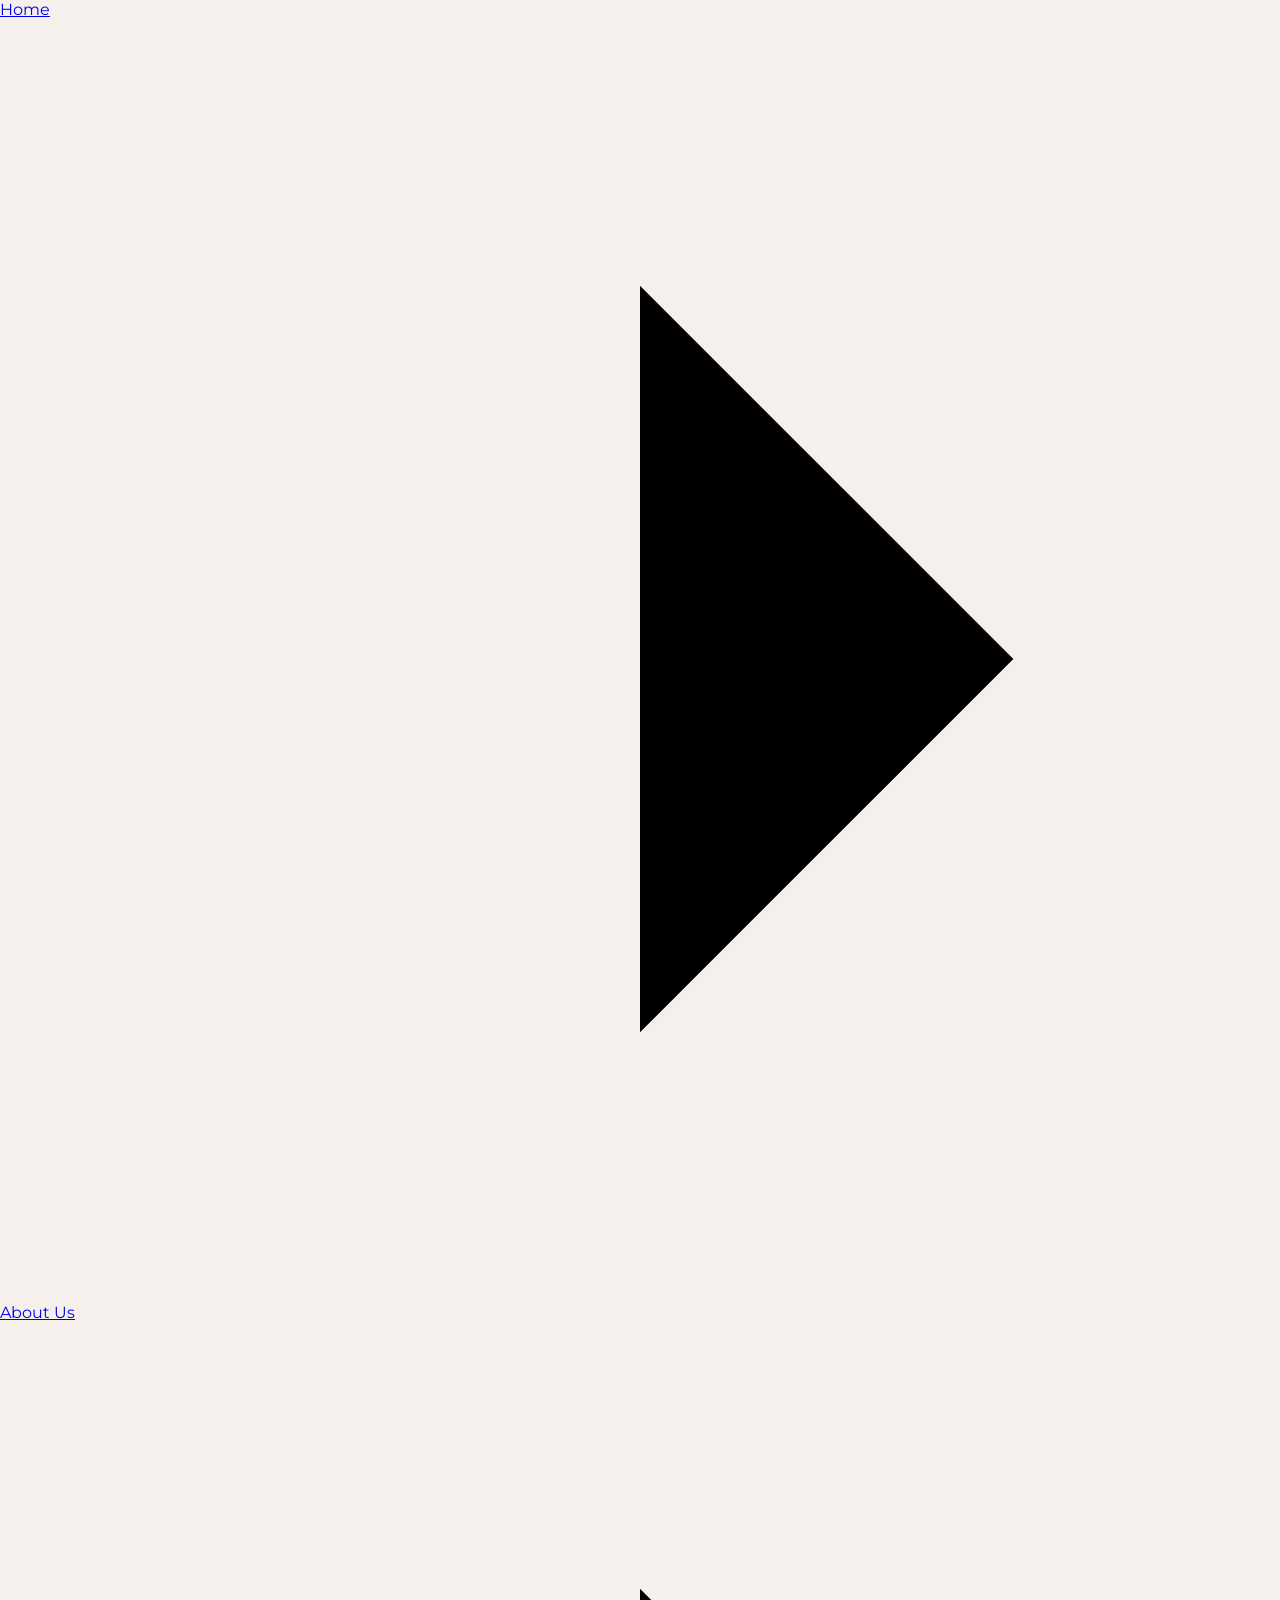
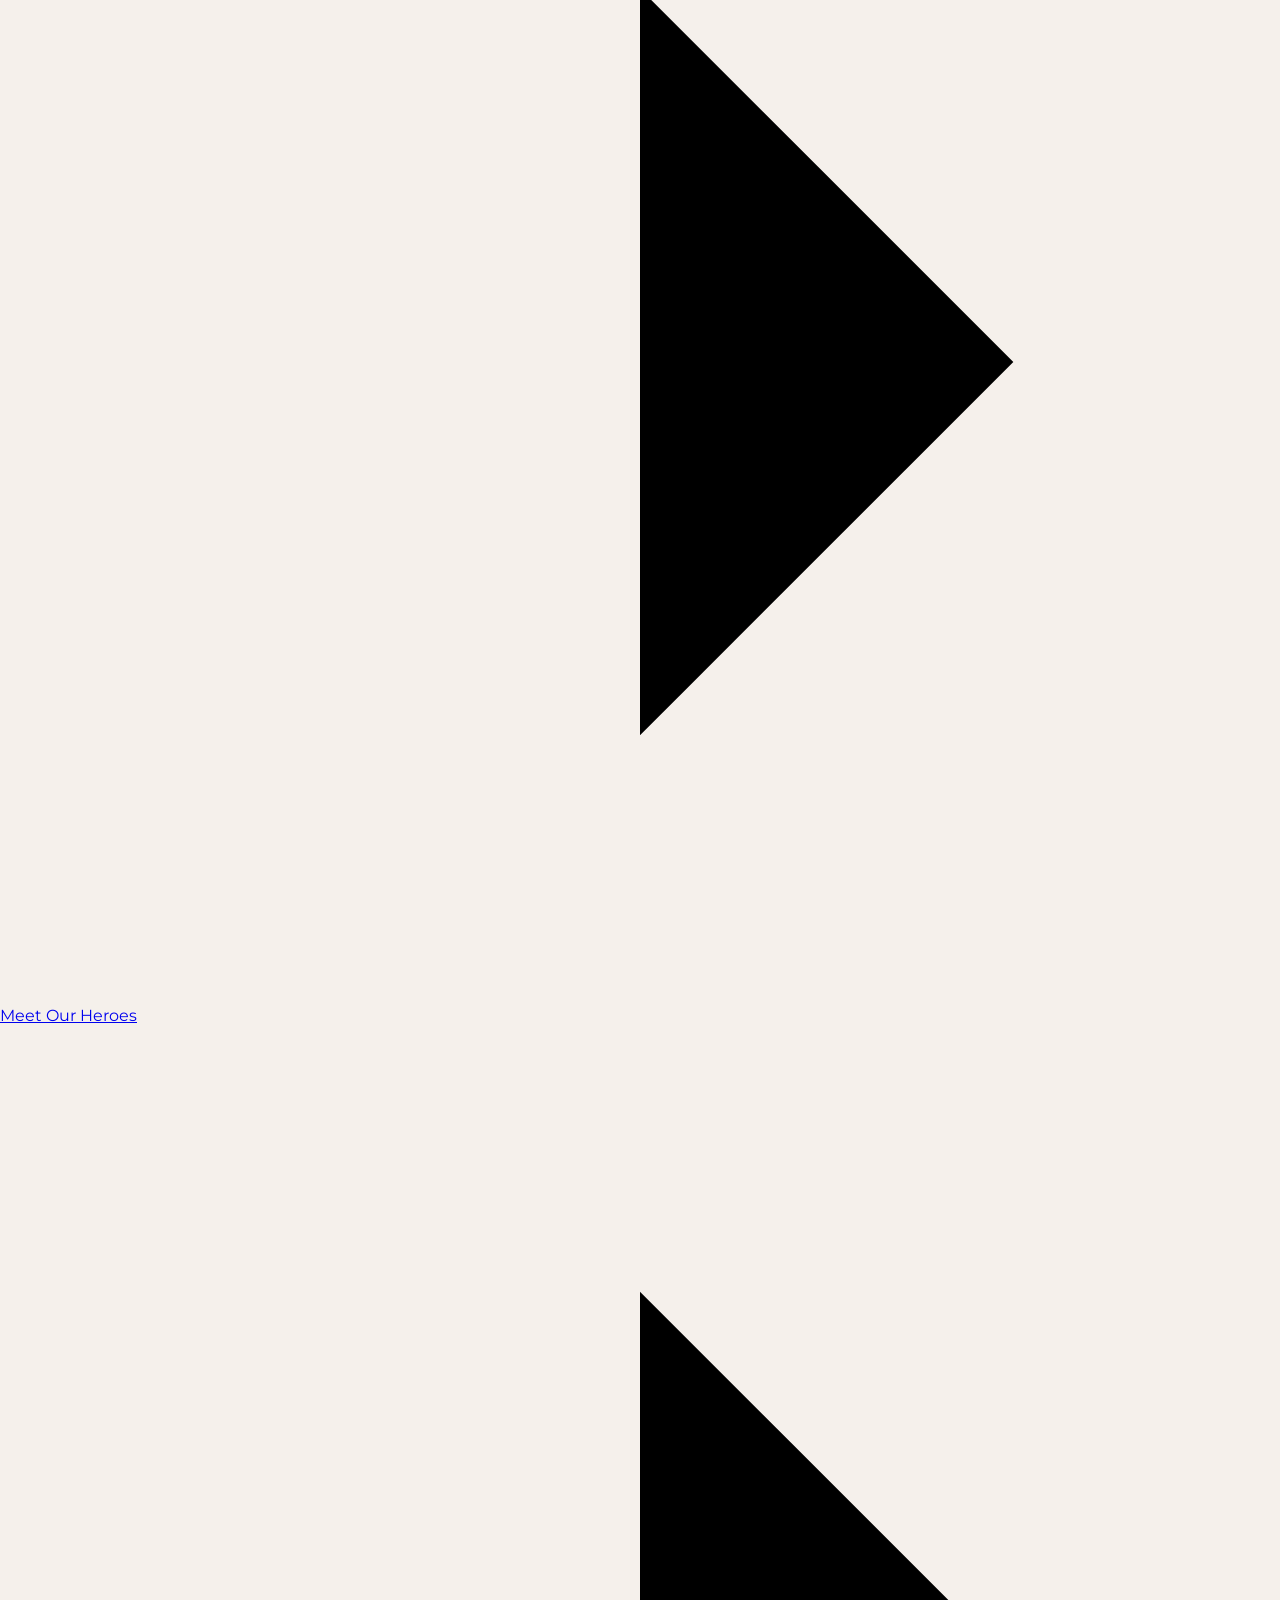
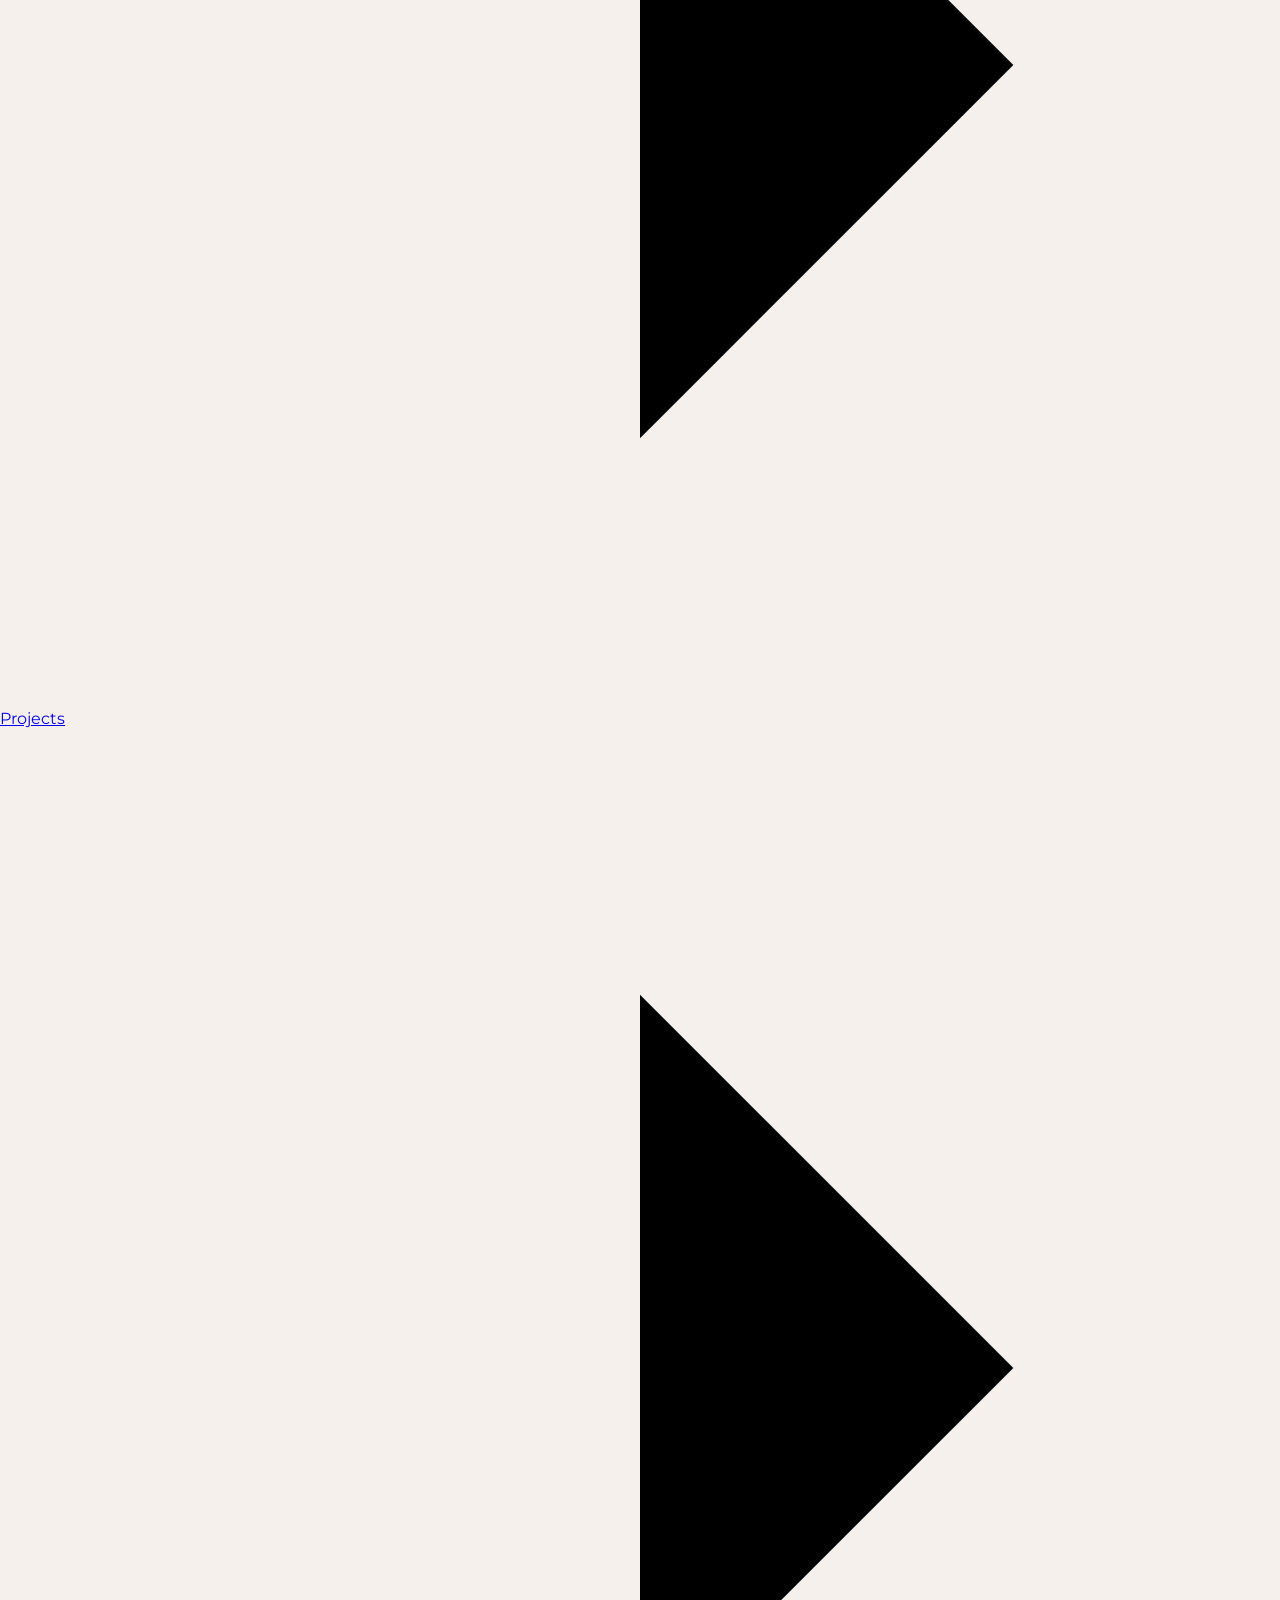
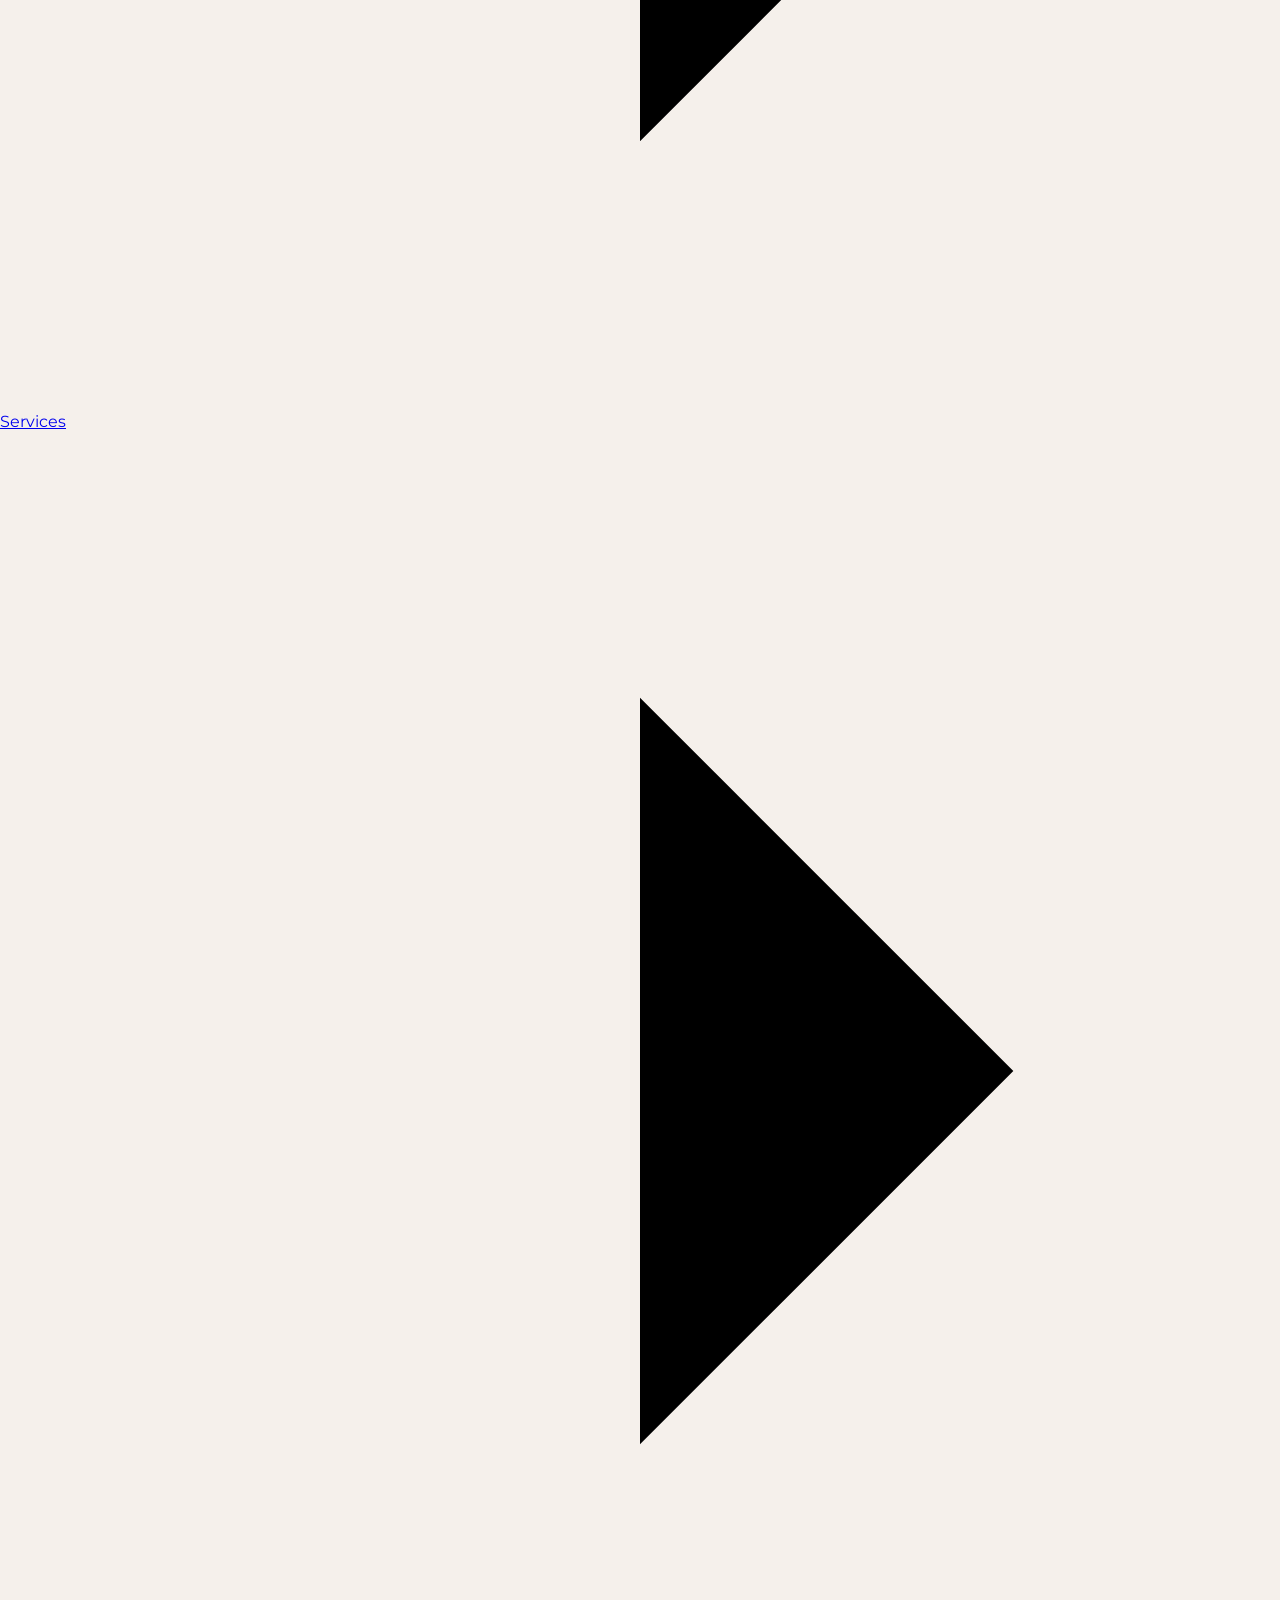
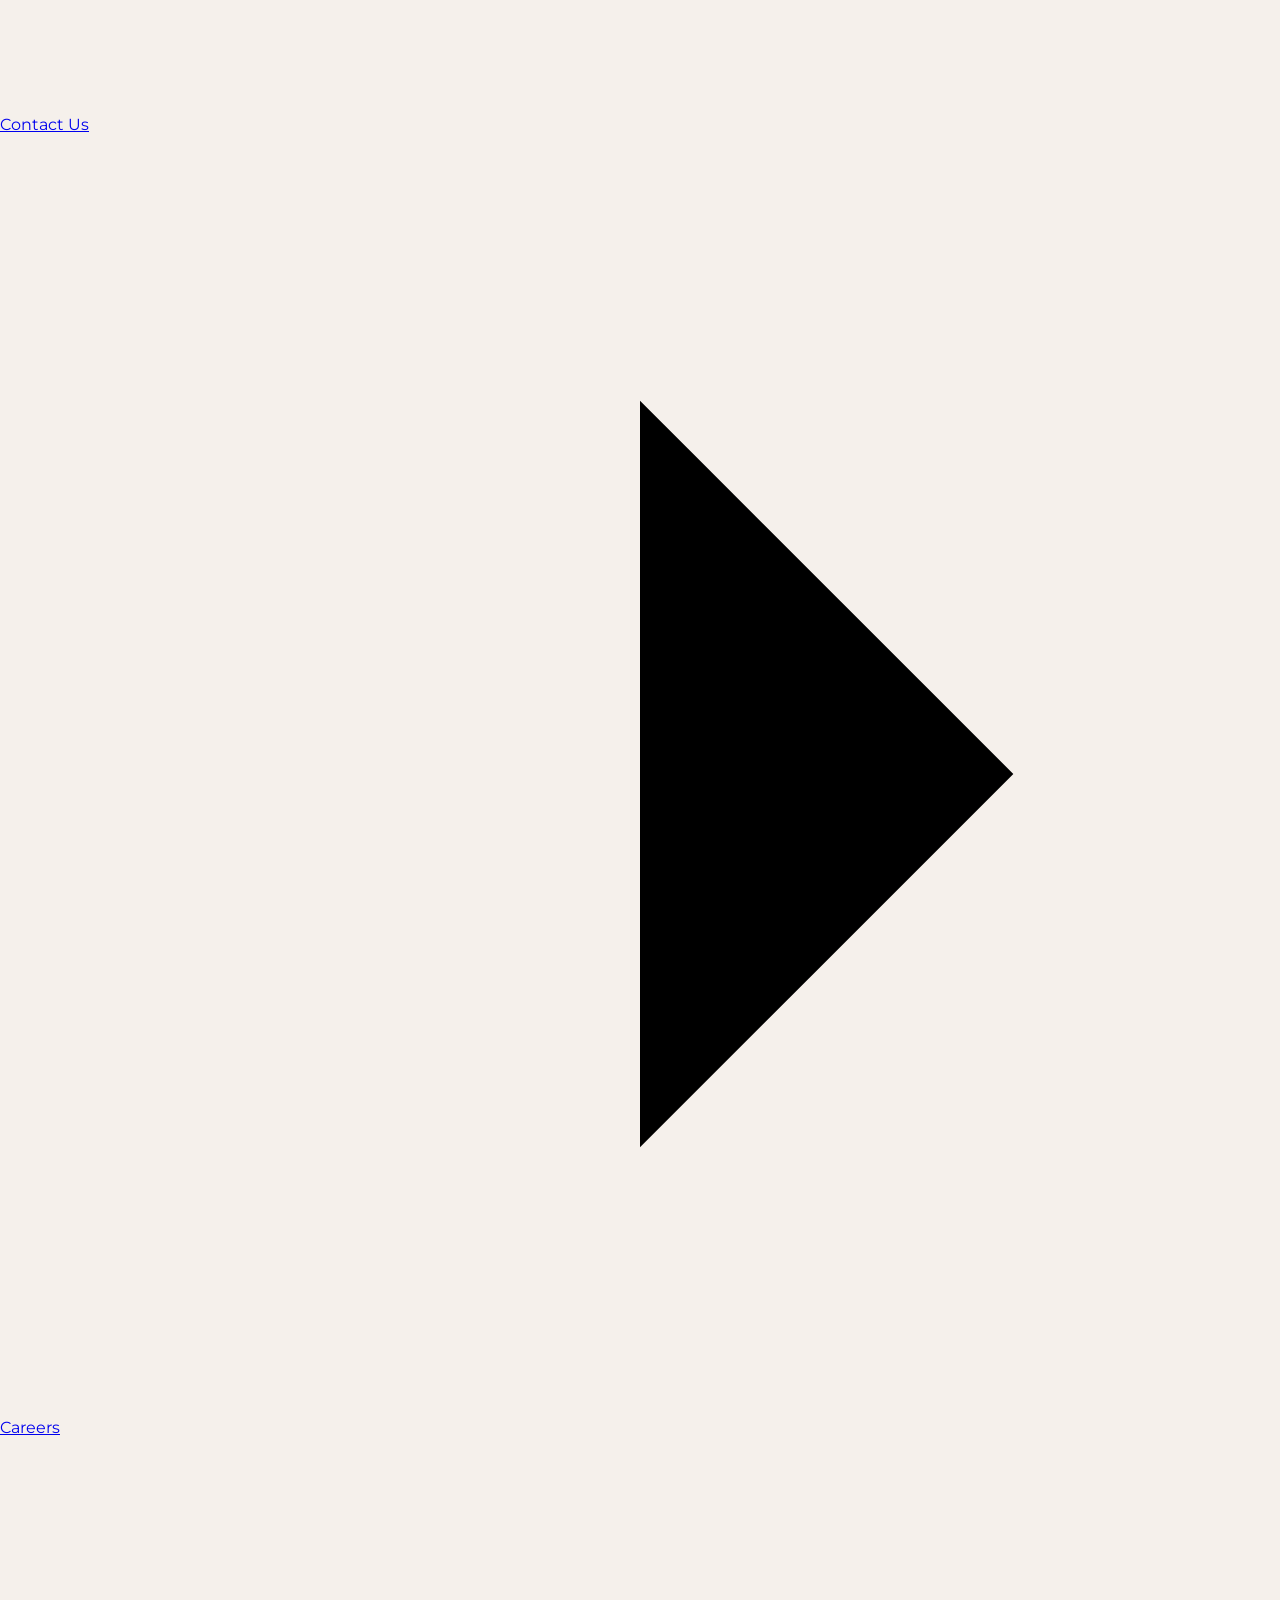
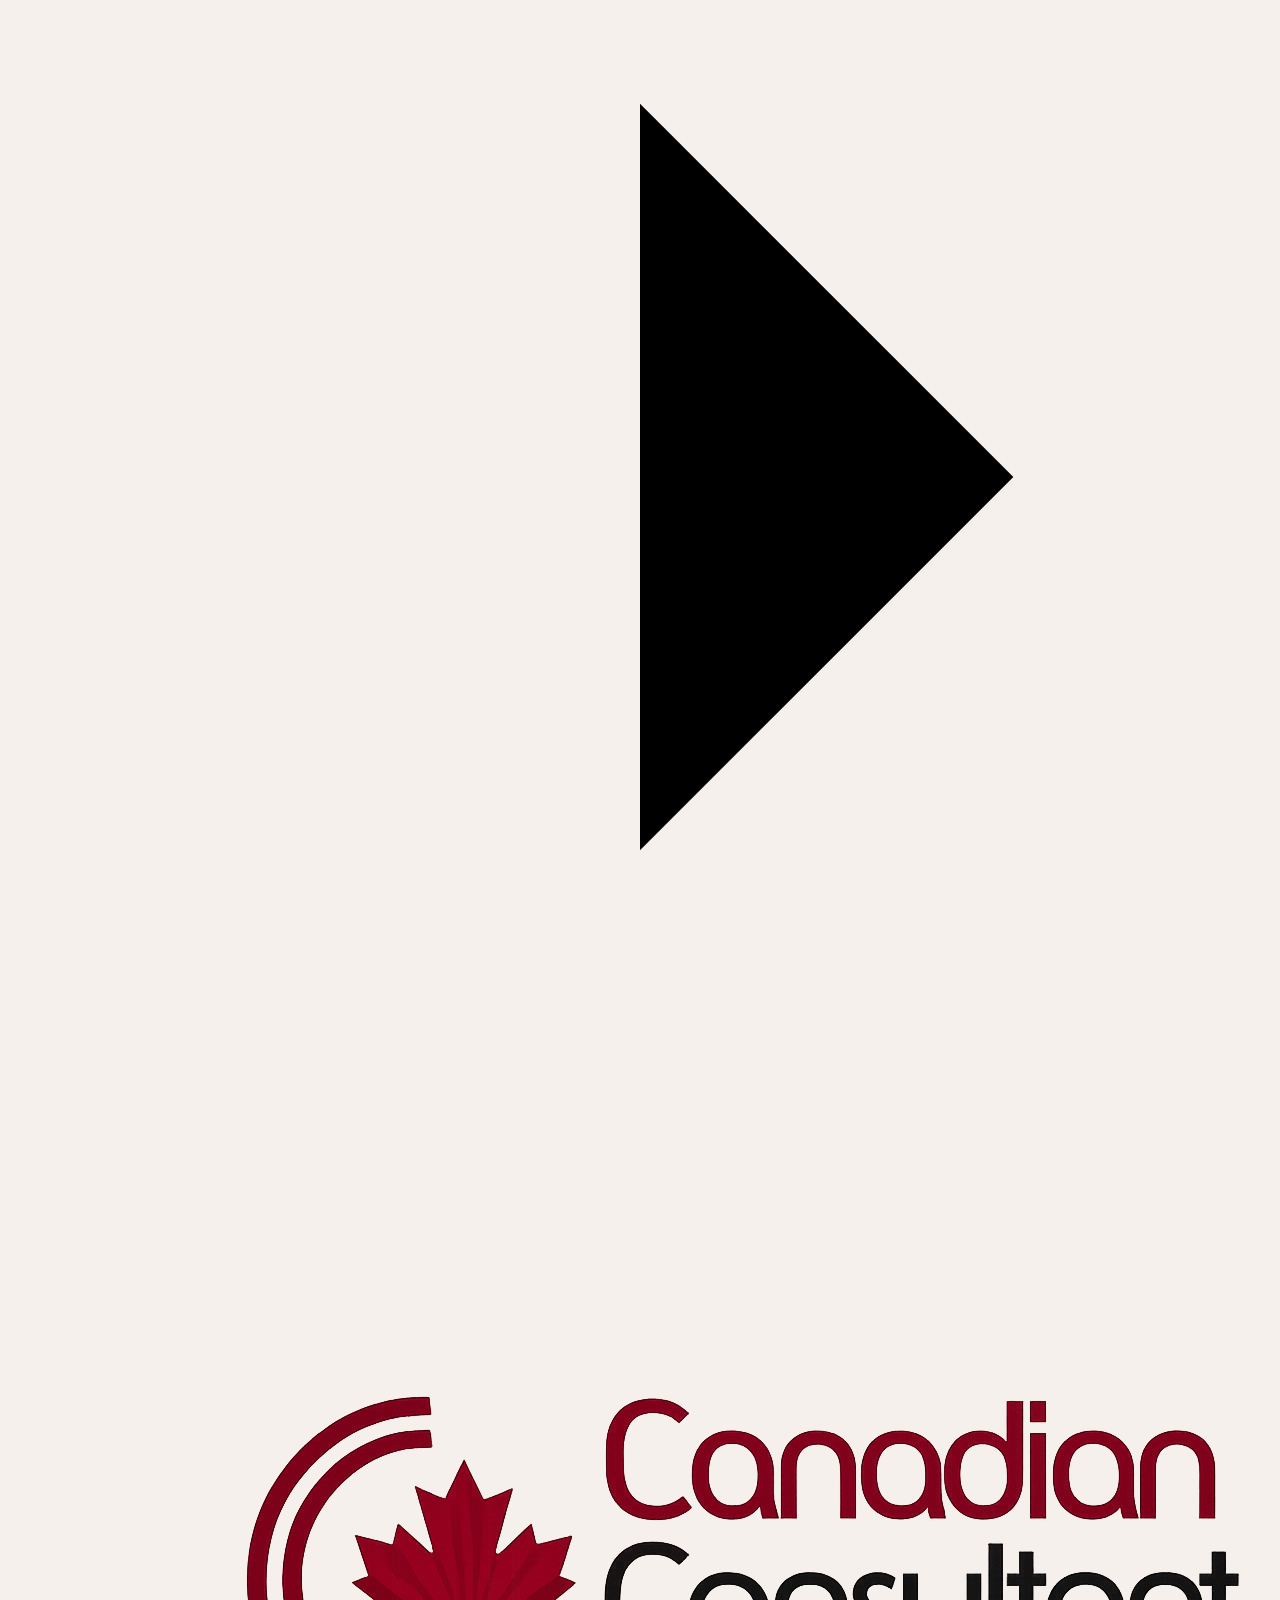
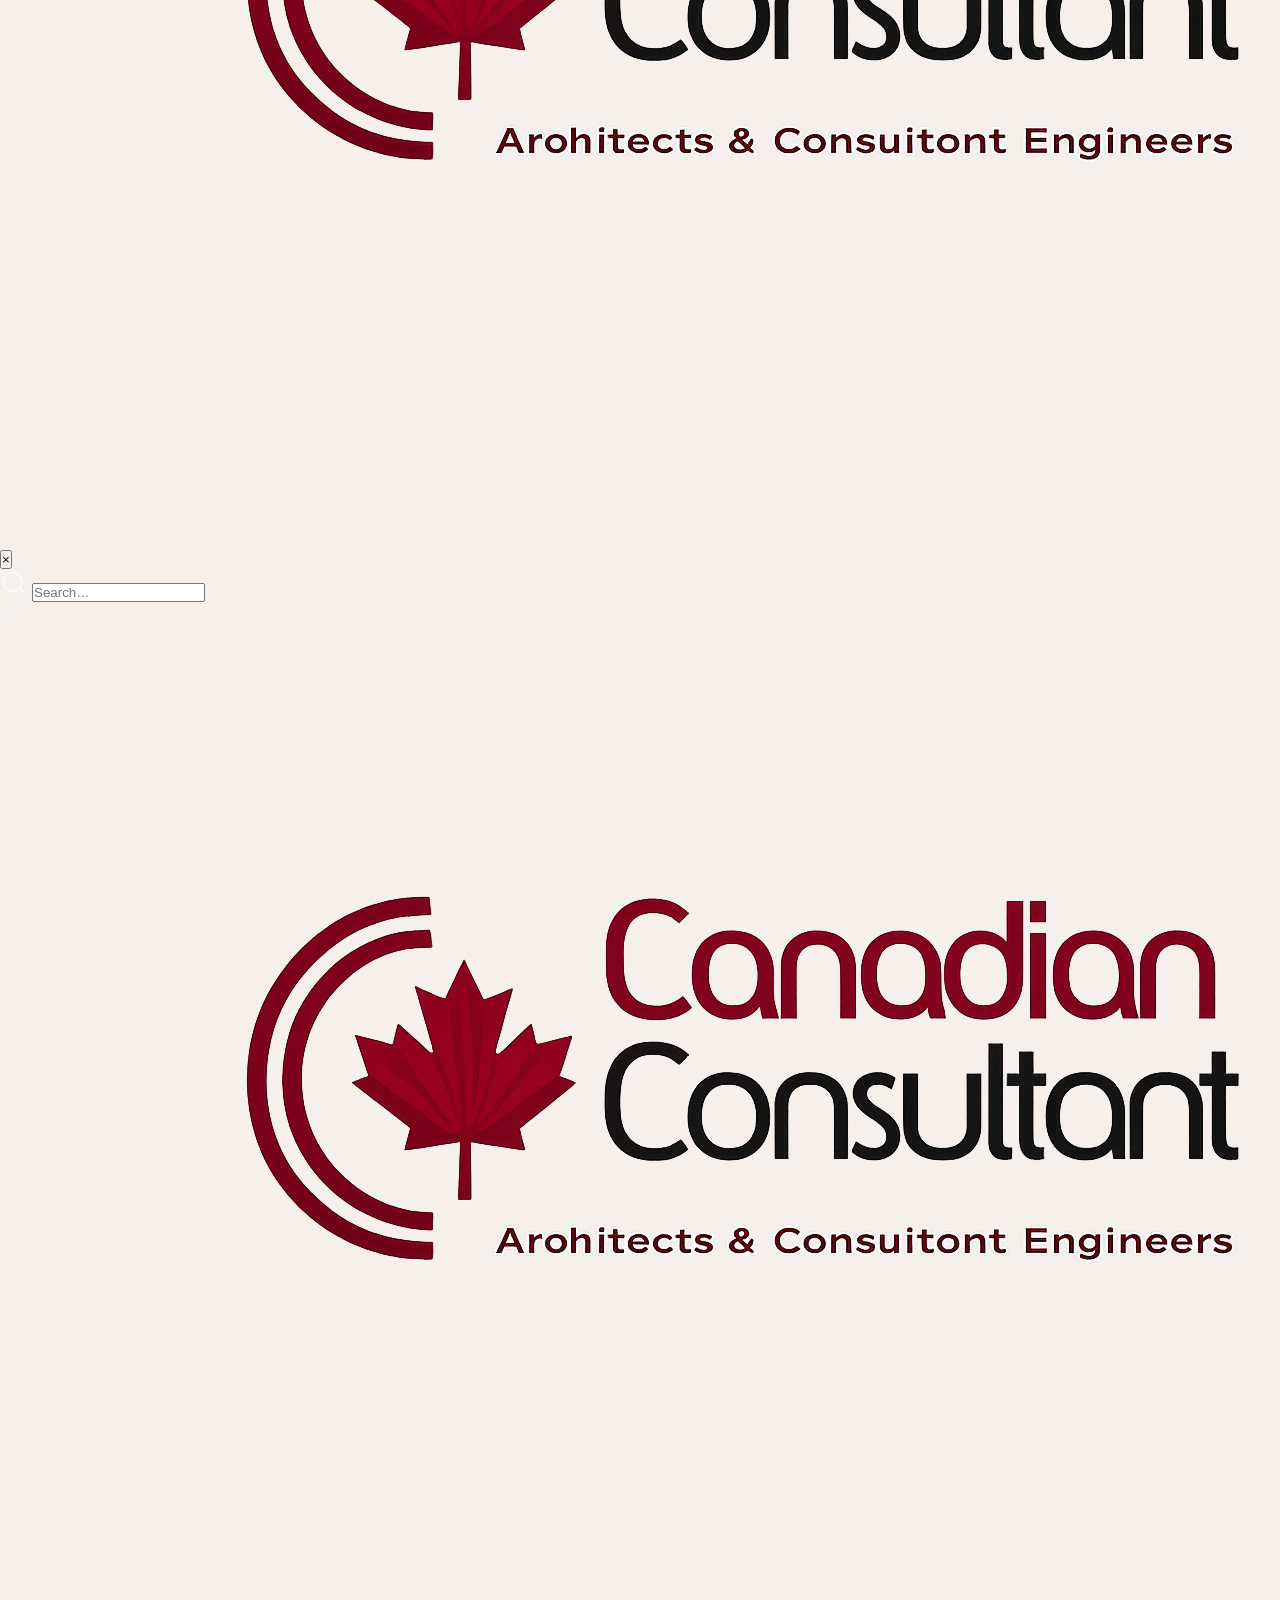
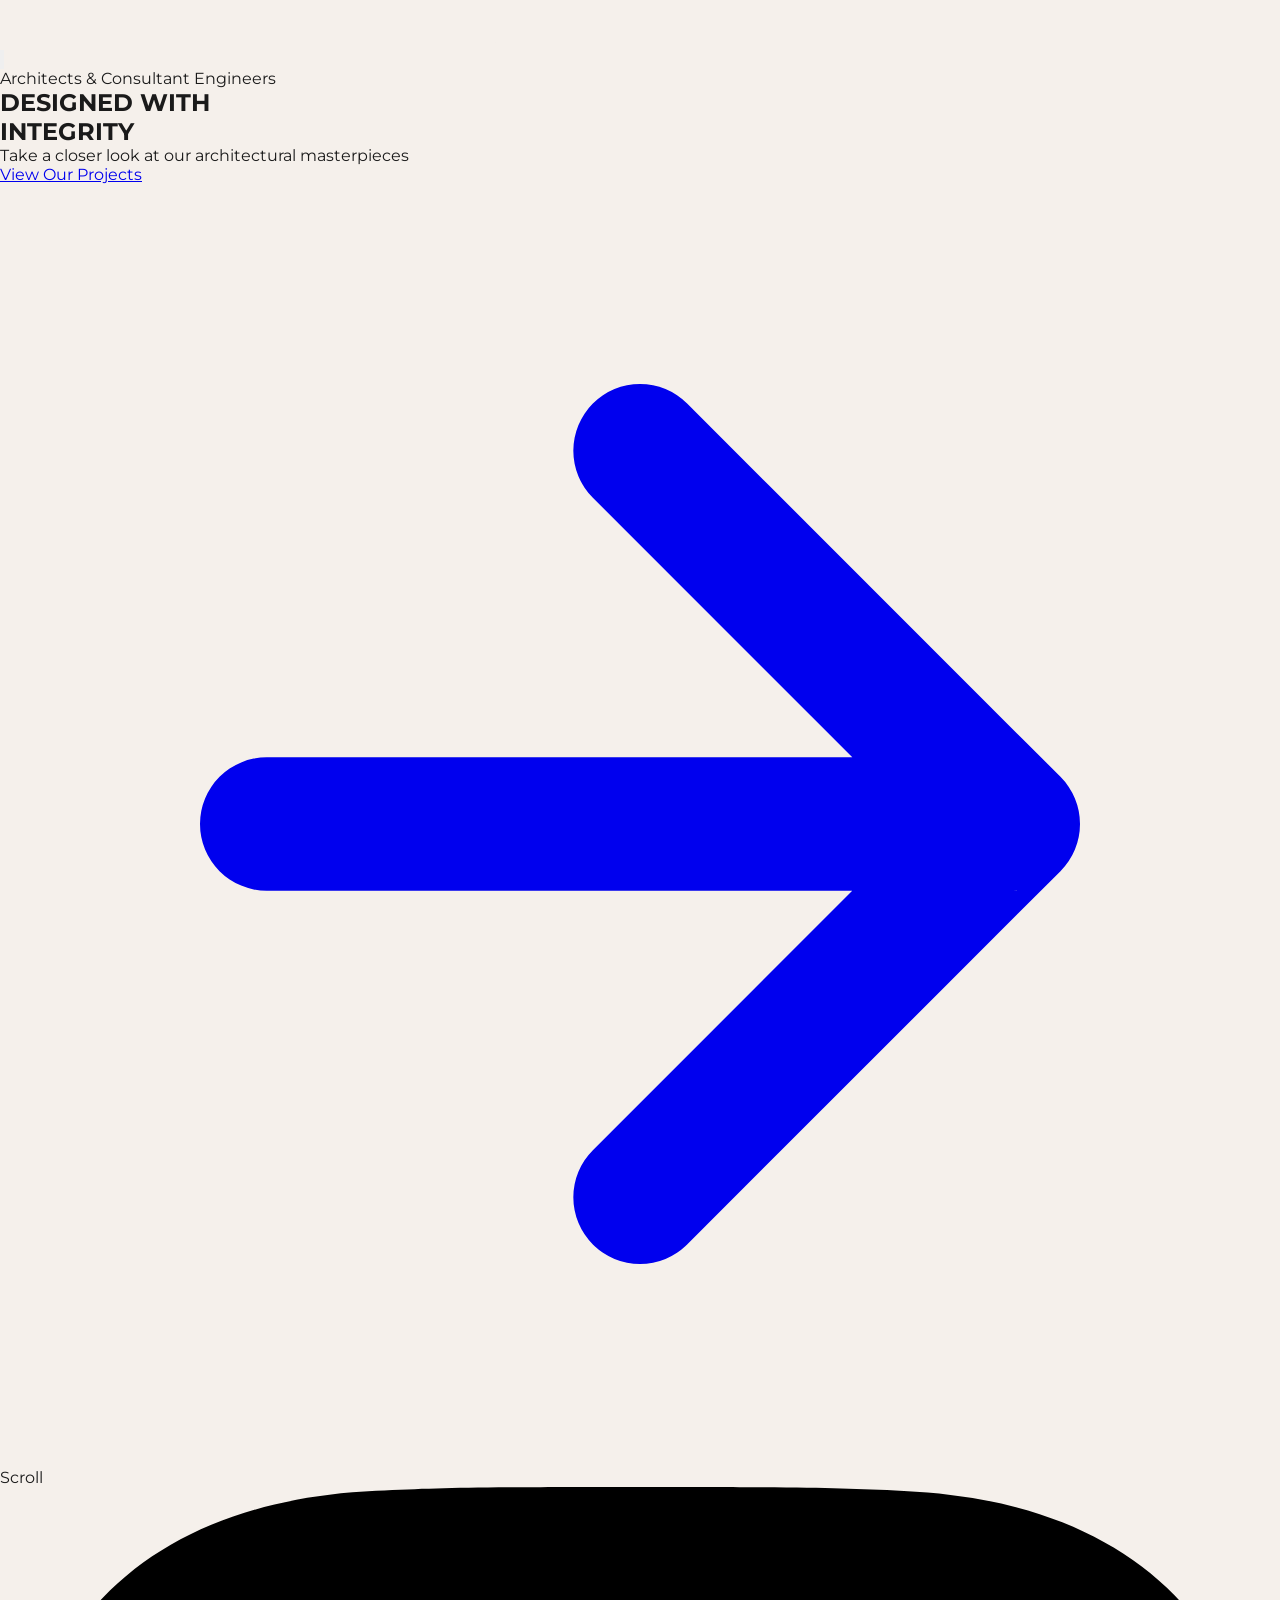
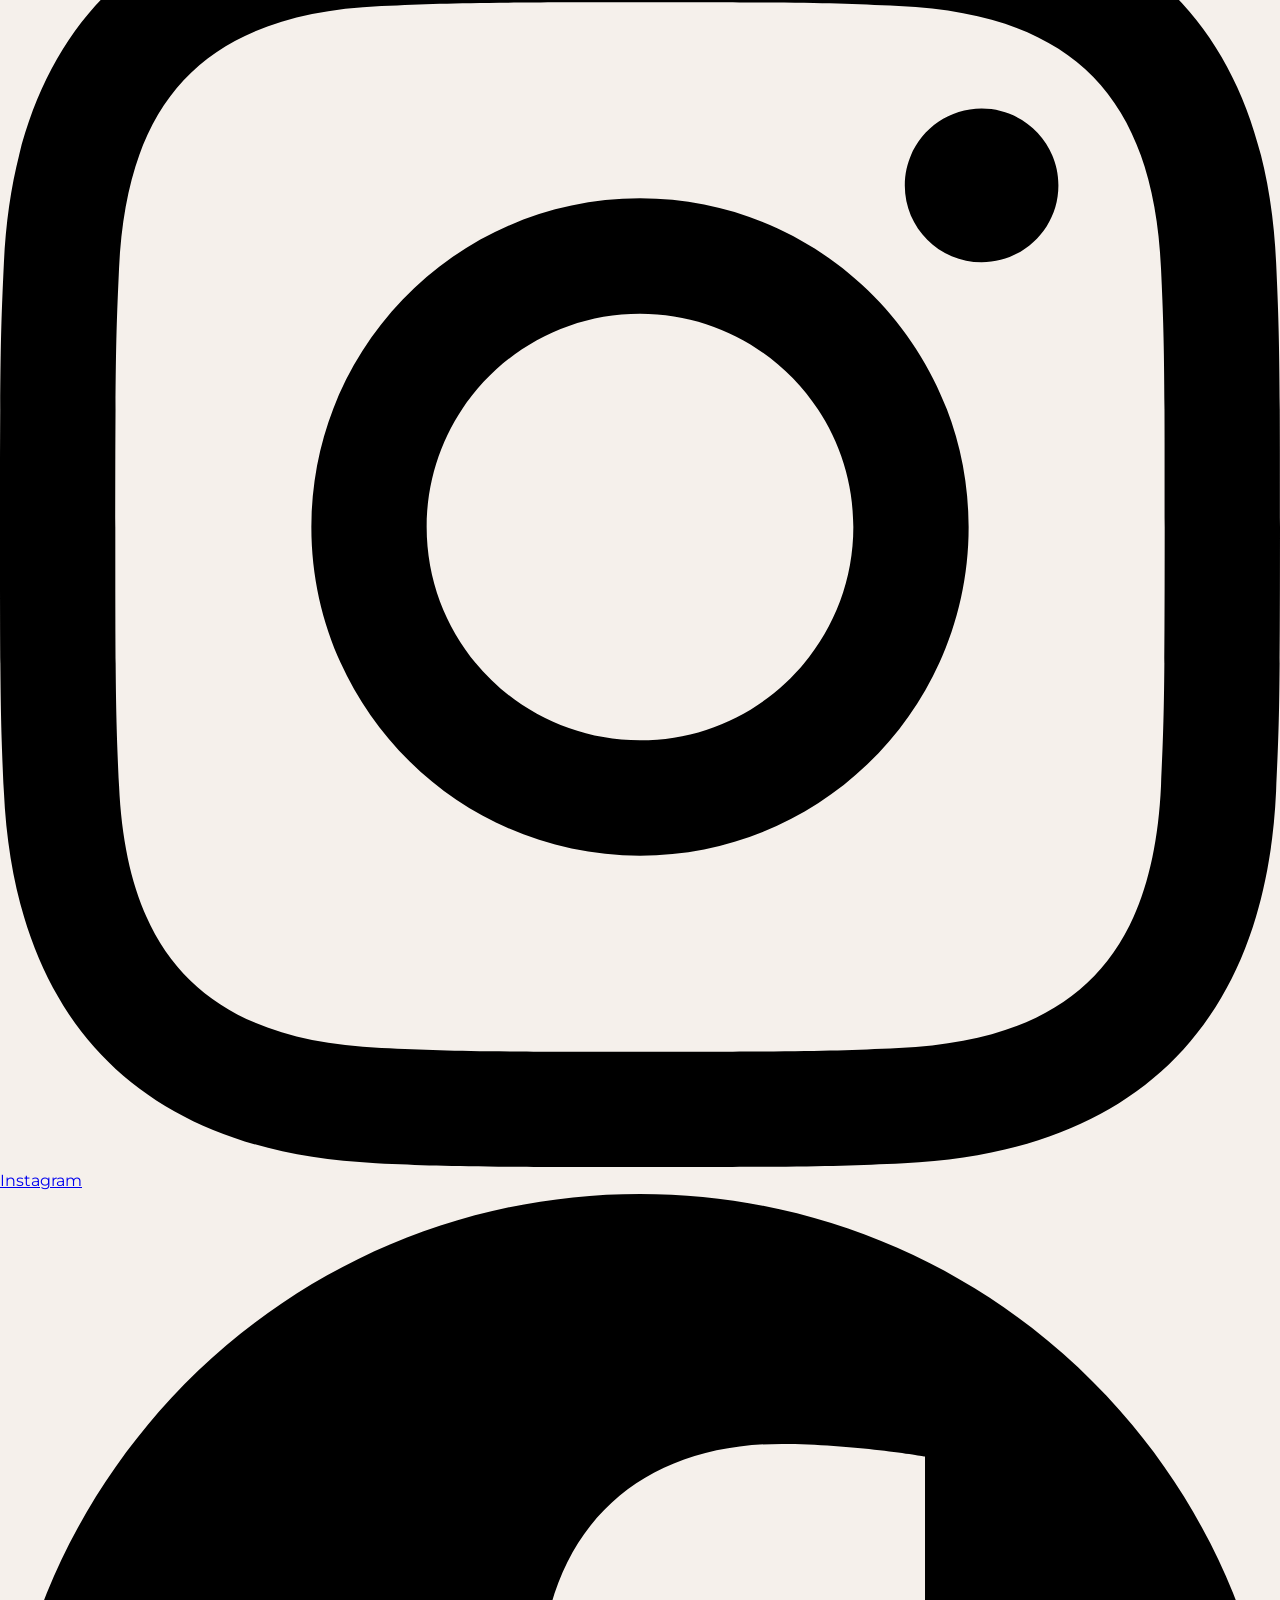
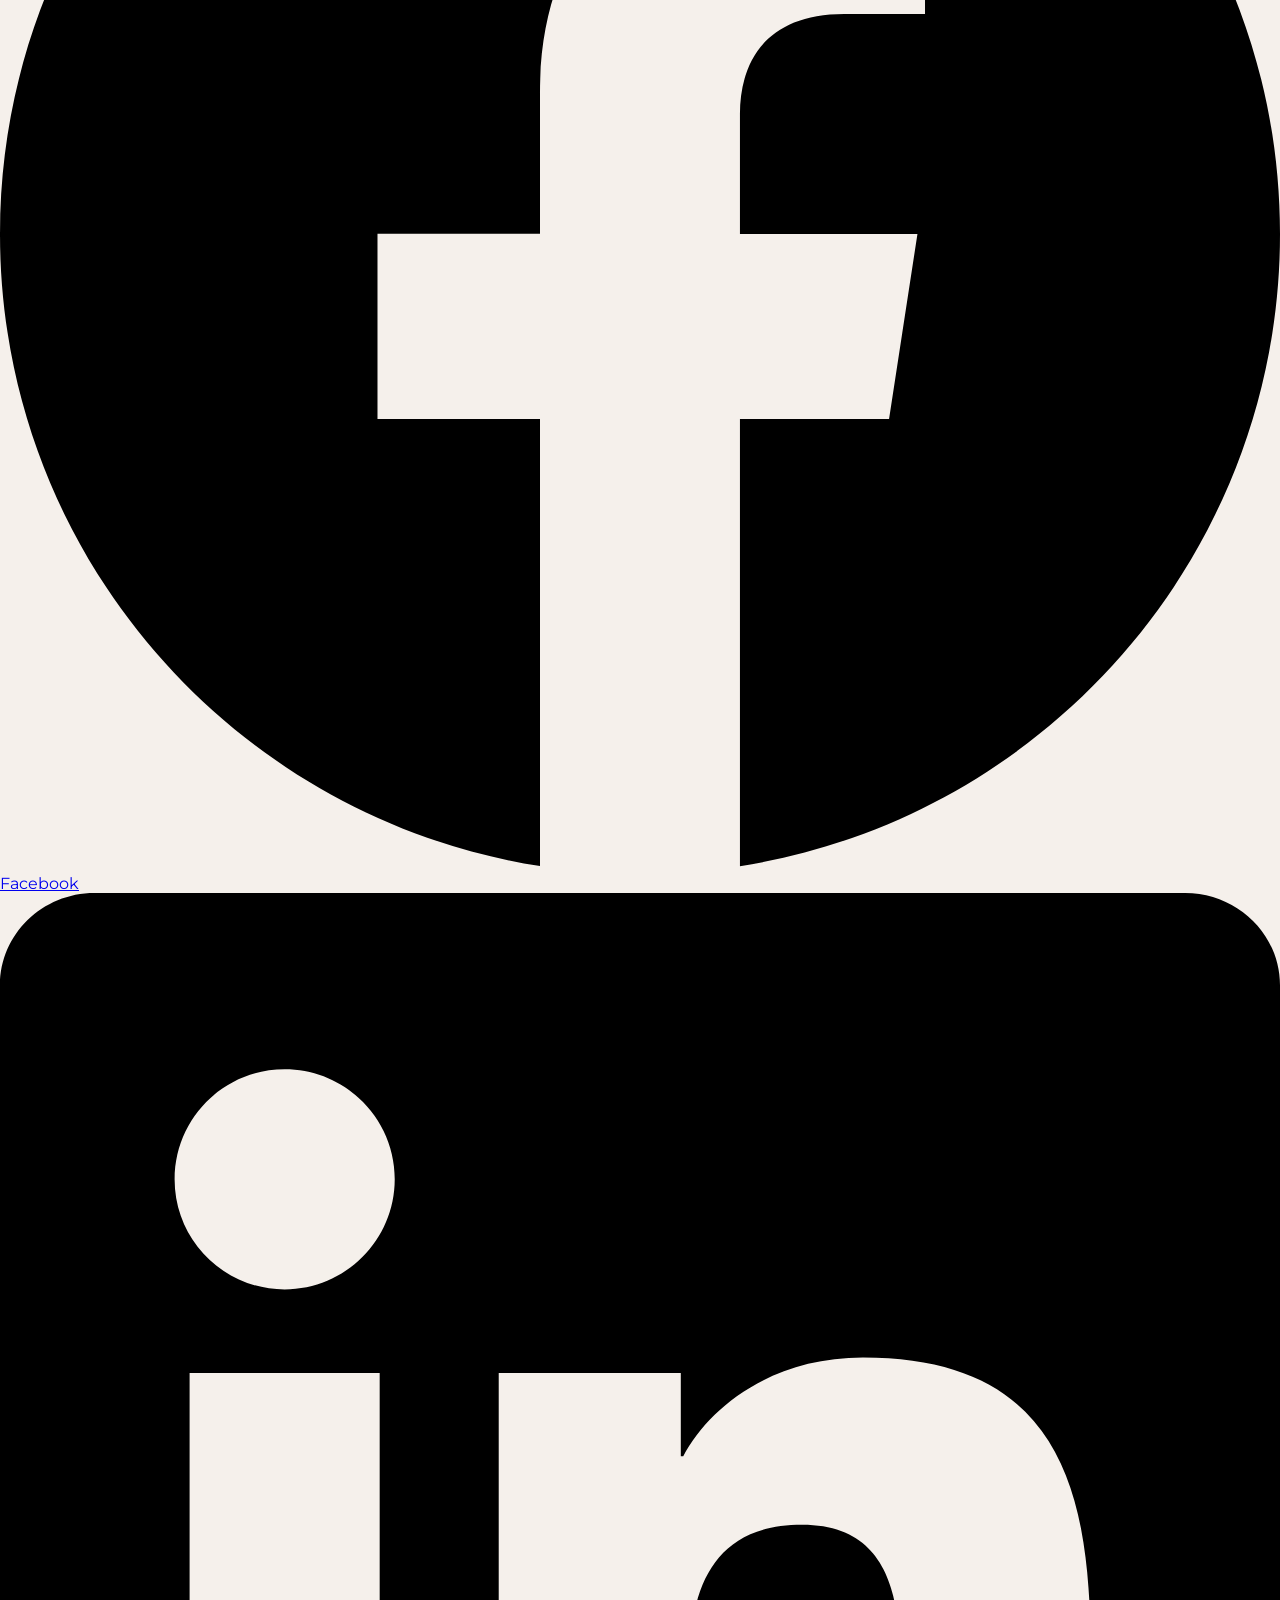
==== index.html @ 9a034584 "Add files via upload" ====
<!DOCTYPE html>
<html lang="en">
<head>
  <meta charset="UTF-8">
  <meta name="viewport" content="width=device-width, initial-scale=1.0">
  <title>Canadian Consultants – Architects &amp; Consultant Engineers</title>
  <link rel="icon" type="image/png" href="images/logo.png">
  <link href="https://fonts.googleapis.com/css2?family=Playfair+Display:wght@400;600;700;900&family=Cormorant+Garamond:wght@300;400;500;600&family=Montserrat:wght@300;400;500;600;700&display=swap" rel="stylesheet">
  <link rel="stylesheet" href="css/style.css">
</head>
<body>

<!-- SIDEBAR OVERLAY -->
<div class="sidebar-overlay" id="sidebarOverlay" onclick="closeSidebar()"></div>

<!-- SIDEBAR DRAWER -->
<aside class="sidebar" id="sidebar">
  <ul class="sidebar-menu">
    <li><a href="#" class="active">Home <svg viewBox="0 0 24 24"><path d="M5 12h14M12 5l7 7-7 7"/></svg></a></li>
    <li><a href="https://www.canadian-consultants.com/about-us" target="_blank" rel="noopener">About Us <svg viewBox="0 0 24 24"><path d="M5 12h14M12 5l7 7-7 7"/></svg></a></li>
    <li><a href="https://www.canadian-consultants.com/meet-our-heroes" target="_blank" rel="noopener">Meet Our Heroes <svg viewBox="0 0 24 24"><path d="M5 12h14M12 5l7 7-7 7"/></svg></a></li>
    <li><a href="https://www.canadian-consultants.com/projects" target="_blank" rel="noopener">Projects <svg viewBox="0 0 24 24"><path d="M5 12h14M12 5l7 7-7 7"/></svg></a></li>
    <li><a href="https://www.canadian-consultants.com/services" target="_blank" rel="noopener">Services <svg viewBox="0 0 24 24"><path d="M5 12h14M12 5l7 7-7 7"/></svg></a></li>
    <li><a href="https://www.canadian-consultants.com/contact-us" target="_blank" rel="noopener">Contact Us <svg viewBox="0 0 24 24"><path d="M5 12h14M12 5l7 7-7 7"/></svg></a></li>
    <li><a href="https://www.canadian-consultants.com/careers" target="_blank" rel="noopener">Careers <svg viewBox="0 0 24 24"><path d="M5 12h14M12 5l7 7-7 7"/></svg></a></li>
  </ul>
  <div class="sidebar-logo">
    <img src="images/logo.png" alt="Canadian Consultants">
  </div>
</aside>

<!-- SEARCH OVERLAY -->
<div class="search-overlay" id="searchOverlay">
  <button class="search-close" onclick="closeSearch()">×</button>
  <div class="search-form">
    <svg viewBox="0 0 24 24" style="width:28px;height:28px;stroke:rgba(255,255,255,0.6);fill:none;stroke-width:2;stroke-linecap:round;flex-shrink:0">
      <circle cx="11" cy="11" r="8"/><path d="m21 21-4.35-4.35"/>
    </svg>
    <input type="text" placeholder="Search…" id="searchInput" autocomplete="off">
  </div>
</div>

<!-- NAV -->
<nav>
  <div class="nav-left">
    <button class="menu-btn" id="menuBtn" onclick="toggleSidebar()" aria-label="Open menu">
      <span></span><span></span><span></span>
    </button>
    <div class="nav-logo-inline">
      <img src="images/logo.png" alt="Canadian Consultants">
    </div>
  </div>
  <div class="nav-right">
    <button class="search-btn" onclick="openSearch()" aria-label="Search">
      <svg viewBox="0 0 24 24" stroke-linejoin="round">
        <circle cx="11" cy="11" r="8"/><path d="m21 21-4.35-4.35"/>
      </svg>
    </button>
  </div>
</nav>

<!-- HERO -->
<section class="hero">
  <p class="hero-eyebrow">Architects &amp; Consultant Engineers</p>
  <h1 class="hero-slogan">DESIGNED WITH<br><span>INTEGRITY</span></h1>
  <p class="hero-sub">Take a closer look at our architectural masterpieces</p>
  <a href="https://www.canadian-consultants.com/projects" class="btn-primary" target="_blank" rel="noopener">
    View Our Projects
    <svg viewBox="0 0 24 24" fill="none" stroke="currentColor" stroke-width="2.5" stroke-linecap="round" stroke-linejoin="round">
      <path d="M5 12h14M12 5l7 7-7 7"/>
    </svg>
  </a>
  <div class="scroll-indicator">
    <span>Scroll</span>
    <div class="scroll-line"></div>
  </div>
</section>

<!-- SOCIAL MEDIA -->
<section class="social-section">
  <div class="social-inner">

    <!-- Instagram -->
    <a class="social-link" href="https://www.instagram.com/canadianconsultants_?igsh=MWlhd2Jpdmk3ZHo0aQ==" target="_blank" rel="noopener">
      <div class="social-icon">
        <svg viewBox="0 0 24 24"><path d="M12 2.163c3.204 0 3.584.012 4.85.07 3.252.148 4.771 1.691 4.919 4.919.058 1.265.069 1.645.069 4.849 0 3.205-.012 3.584-.069 4.849-.149 3.225-1.664 4.771-4.919 4.919-1.266.058-1.644.07-4.85.07-3.204 0-3.584-.012-4.849-.07-3.26-.149-4.771-1.699-4.919-4.92-.058-1.265-.07-1.644-.07-4.849 0-3.204.013-3.583.07-4.849.149-3.227 1.664-4.771 4.919-4.919 1.266-.057 1.645-.069 4.849-.069zm0-2.163c-3.259 0-3.667.014-4.947.072-4.358.2-6.78 2.618-6.98 6.98-.059 1.281-.073 1.689-.073 4.948 0 3.259.014 3.668.072 4.948.2 4.358 2.618 6.78 6.98 6.98 1.281.058 1.689.072 4.948.072 3.259 0 3.668-.014 4.948-.072 4.354-.2 6.782-2.618 6.979-6.98.059-1.28.073-1.689.073-4.948 0-3.259-.014-3.667-.072-4.947-.196-4.354-2.617-6.78-6.979-6.98-1.281-.059-1.69-.073-4.949-.073zm0 5.838c-3.403 0-6.162 2.759-6.162 6.162s2.759 6.163 6.162 6.163 6.162-2.759 6.162-6.163c0-3.403-2.759-6.162-6.162-6.162zm0 10.162c-2.209 0-4-1.79-4-4 0-2.209 1.791-4 4-4s4 1.791 4 4c0 2.21-1.791 4-4 4zm6.406-11.845c-.796 0-1.441.645-1.441 1.44s.645 1.44 1.441 1.44c.795 0 1.439-.645 1.439-1.44s-.644-1.44-1.439-1.44z"/></svg>
      </div>
      <span class="social-name">Instagram</span>
    </a>

    <!-- Facebook -->
    <a class="social-link" href="https://www.facebook.com/share/1GUWWhjhip/?mibextid=wwXIfr" target="_blank" rel="noopener">
      <div class="social-icon">
        <svg viewBox="0 0 24 24"><path d="M24 12.073c0-6.627-5.373-12-12-12s-12 5.373-12 12c0 5.99 4.388 10.954 10.125 11.854v-8.385H7.078v-3.47h3.047V9.43c0-3.007 1.792-4.669 4.533-4.669 1.312 0 2.686.235 2.686.235v2.953H15.83c-1.491 0-1.956.925-1.956 1.874v2.25h3.328l-.532 3.47h-2.796v8.385C19.612 23.027 24 18.062 24 12.073z"/></svg>
      </div>
      <span class="social-name">Facebook</span>
    </a>

    <!-- LinkedIn -->
    <a class="social-link" href="https://www.linkedin.com/posts/canadian-engineering-consultants_%D8%A5%D9%84%D9%89-%D8%A3%D8%A8%D9%86%D8%A7%D8%A1-%D8%A7%D9%84%D9%88%D8%B7%D9%86-%D9%88%D9%83%D9%84-%D9%85%D9%86-%D9%8A%D8%B9%D8%AA%D8%A8%D8%B1%D9%87-%D9%88%D8%B7%D9%86%D8%A7-%D9%83%D9%84-activity-7441147929005826048-ZTXk" target="_blank" rel="noopener">
      <div class="social-icon">
        <svg viewBox="0 0 24 24"><path d="M20.447 20.452h-3.554v-5.569c0-1.328-.027-3.037-1.852-3.037-1.853 0-2.136 1.445-2.136 2.939v5.667H9.351V9h3.414v1.561h.046c.477-.9 1.637-1.85 3.37-1.85 3.601 0 4.267 2.37 4.267 5.455v6.286zM5.337 7.433c-1.144 0-2.063-.926-2.063-2.065 0-1.138.92-2.063 2.063-2.063 1.14 0 2.064.925 2.064 2.063 0 1.139-.925 2.065-2.064 2.065zm1.782 13.019H3.555V9h3.564v11.452zM22.225 0H1.771C.792 0 0 .774 0 1.729v20.542C0 23.227.792 24 1.771 24h20.451C23.2 24 24 23.227 24 22.271V1.729C24 .774 23.2 0 22.222 0h.003z"/></svg>
      </div>
      <span class="social-name">LinkedIn</span>
    </a>

    <!-- X / Twitter -->
    <a class="social-link" href="https://x.com/emad_elshirbiny?s=21" target="_blank" rel="noopener">
      <div class="social-icon">
        <svg viewBox="0 0 24 24"><path d="M18.244 2.25h3.308l-7.227 8.26 8.502 11.24H16.17l-4.714-6.231-5.401 6.231H2.744l7.73-8.835L1.254 2.25H8.08l4.26 5.632 5.905-5.632zm-1.161 17.52h1.833L7.084 4.126H5.117z"/></svg>
      </div>
      <span class="social-name">X</span>
    </a>

    <!-- YouTube -->
    <a class="social-link" href="https://www.youtube.com" target="_blank" rel="noopener">
      <div class="social-icon">
        <svg viewBox="0 0 24 24"><path d="M23.498 6.186a3.016 3.016 0 0 0-2.122-2.136C19.505 3.545 12 3.545 12 3.545s-7.505 0-9.377.505A3.017 3.017 0 0 0 .502 6.186C0 8.07 0 12 0 12s0 3.93.502 5.814a3.016 3.016 0 0 0 2.122 2.136c1.871.505 9.376.505 9.376.505s7.505 0 9.377-.505a3.015 3.015 0 0 0 2.122-2.136C24 15.93 24 12 24 12s0-3.93-.502-5.814zM9.545 15.568V8.432L15.818 12l-6.273 3.568z"/></svg>
      </div>
      <span class="social-name">YouTube</span>
    </a>

  </div>
</section>

<!-- STATS -->
<section class="stats-section">
  <div class="stats-header reveal">
    <span class="section-eyebrow">Our Track Record</span>
    <h2 class="section-title">Numbers That Speak<br>For Themselves</h2>
  </div>
  <div class="stats-grid">
    <div class="stat-card reveal">
      <span class="stat-number" data-target="30"><span class="count">0</span><span class="stat-suffix">+</span></span>
      <span class="stat-label">Years of Experience</span>
    </div>
    <div class="stat-card reveal">
      <span class="stat-number" data-target="100"><span class="count">0</span><span class="stat-suffix">+</span></span>
      <span class="stat-label">Satisfied Clients</span>
    </div>
    <div class="stat-card reveal">
      <span class="stat-number" data-target="300"><span class="count">0</span><span class="stat-suffix">+</span></span>
      <span class="stat-label">Projects Completed</span>
    </div>
  </div>
</section>

<!-- NAVIGATION LINKS -->
<section class="links-section">
  <div class="stats-header reveal">
    <span class="section-eyebrow">Explore</span>
    <h2 class="section-title">Discover Canadian<br>Consultants</h2>
  </div>
  <div class="links-grid">
    <a href="https://www.canadian-consultants.com/meet-our-heroes" class="nav-card reveal" target="_blank" rel="noopener">
      <div class="nav-card-text">
        <span class="nav-card-num">01</span>
        <span class="nav-card-title">Meet Our Heroes</span>
      </div>
      <div class="nav-card-arrow">
        <svg viewBox="0 0 24 24" fill="none" stroke-width="2" stroke-linecap="round" stroke-linejoin="round">
          <path d="M5 12h14M12 5l7 7-7 7"/>
        </svg>
      </div>
    </a>
    <a href="https://www.canadian-consultants.com/about-us" class="nav-card reveal" target="_blank" rel="noopener">
      <div class="nav-card-text">
        <span class="nav-card-num">02</span>
        <span class="nav-card-title">About Us</span>
      </div>
      <div class="nav-card-arrow">
        <svg viewBox="0 0 24 24" fill="none" stroke-width="2" stroke-linecap="round" stroke-linejoin="round">
          <path d="M5 12h14M12 5l7 7-7 7"/>
        </svg>
      </div>
    </a>
    <a href="https://www.canadian-consultants.com/services" class="nav-card reveal" target="_blank" rel="noopener">
      <div class="nav-card-text">
        <span class="nav-card-num">03</span>
        <span class="nav-card-title">Services</span>
      </div>
      <div class="nav-card-arrow">
        <svg viewBox="0 0 24 24" fill="none" stroke-width="2" stroke-linecap="round" stroke-linejoin="round">
          <path d="M5 12h14M12 5l7 7-7 7"/>
        </svg>
      </div>
    </a>
    <a href="https://www.canadian-consultants.com/contact-us" class="nav-card reveal" target="_blank" rel="noopener">
      <div class="nav-card-text">
        <span class="nav-card-num">04</span>
        <span class="nav-card-title">Contact Us</span>
      </div>
      <div class="nav-card-arrow">
        <svg viewBox="0 0 24 24" fill="none" stroke-width="2" stroke-linecap="round" stroke-linejoin="round">
          <path d="M5 12h14M12 5l7 7-7 7"/>
        </svg>
      </div>
    </a>
  </div>
</section>

<!-- FOOTER -->
<footer>
  <p><strong>Canadian Consultants</strong> — Architects &amp; Consultant Engineers</p>
  <p style="margin-top:8px;">Designed with Integrity · © 2026</p>
</footer>

<script src="js/main.js"></script>
</body>
</html>
---- css/style.css ----
:root {
    --crimson: #7A0000;
    --crimson-light: #9a1010;
    --crimson-dark: #550000;
    --white: #ffffff;
    --off-white: #f5f0eb;
    --light-gray: #e8e2d9;
    --dark: #1a1a1a;
    --text-mid: #4a4a4a;
  }
  *, *::before, *::after { box-sizing: border-box; margin: 0; padding: 0; }
  html { scroll-behavior: smooth; }
  body { font-family: 'Montserrat', sans-serif; background: var(--off-white); color: var(--dark); overflow-x: hidden; }

  /* HEADER */
  header {
    position: fixed; top: 0; left: 0; right: 0; z-index: 1000;
    background: var(--white);
    border-bottom: 2px solid var(--crimson);
    display: flex; align-items: center; justify-content: space-between;
    padding: 0 32px; height: 80px;
    box-shadow: 0 2px 20px rgba(122,0,0,0.12);
  }
  .header-left { display: flex; align-items: center; gap: 20px; }

  .hamburger {
    display: flex; flex-direction: column; justify-content: center; gap: 5px;
    cursor: pointer; padding: 8px; border: none; background: none; z-index: 1100;
  }
  .hamburger span { display: block; width: 26px; height: 2px; background: var(--crimson); transition: all 0.35s ease; transform-origin: center; }
  .hamburger.open span:nth-child(1) { transform: translateY(7px) rotate(45deg); }
  .hamburger.open span:nth-child(2) { opacity: 0; transform: scaleX(0); }
  .hamburger.open span:nth-child(3) { transform: translateY(-7px) rotate(-45deg); }

  .logo-wrap { display: flex; align-items: center; text-decoration: none; background: white; }
  .logo-wrap img { height: 78px; width: auto; object-fit: contain;  }

  .search-wrap {
    display: flex; align-items: center; gap: 8px;
    border: 1.5px solid var(--light-gray); border-radius: 30px;
    padding: 6px 16px; transition: border-color 0.2s;
  }
  .search-wrap:focus-within { border-color: var(--crimson); }
  .search-wrap input { border: none; outline: none; font-family: 'Montserrat', sans-serif; font-size: 0.8rem; color: var(--dark); background: transparent; width: 180px; }
  .search-wrap svg { color: var(--crimson); flex-shrink: 0; }

  /* NAV DRAWER */
  .nav-overlay { position: fixed; inset: 0; background: rgba(0,0,0,0); pointer-events: none; z-index: 999; transition: background 0.4s; }
  .nav-overlay.open { background: rgba(0,0,0,0.45); pointer-events: all; }
  .nav-drawer {
    position: fixed; top: 0; left: 0; width: 300px; height: 100vh;
    background: var(--white); border-right: 3px solid var(--crimson);
    transform: translateX(-100%); transition: transform 0.4s cubic-bezier(0.77,0,0.18,1);
    z-index: 1050; display: flex; flex-direction: column;
    padding-top: 100px; padding-left: 40px; gap: 4px;
  }
  .nav-drawer.open { transform: translateX(0); }
  .nav-drawer a {
    text-decoration: none; font-family: 'Montserrat', sans-serif;
    font-size: 0.85rem; font-weight: 500; letter-spacing: 0.12em;
    text-transform: uppercase; color: var(--text-mid);
    padding: 14px 0; border-bottom: 1px solid var(--light-gray);
    transition: color 0.2s, padding-left 0.2s; position: relative;
  }
  .nav-drawer a::before { content: ''; position: absolute; left: -40px; top: 50%; transform: translateY(-50%); width: 0; height: 2px; background: var(--crimson); transition: width 0.2s; }
  .nav-drawer a:hover { color: var(--crimson); padding-left: 8px; }
  .nav-drawer a:hover::before { width: 32px; }
  .nav-drawer a.active { color: var(--crimson); font-weight: 600; }

  /* HERO */
  .page-hero {
    margin-top: 80px; height: 320px;
    position: relative; overflow: hidden;
    display: flex; flex-direction: column; align-items: center; justify-content: center;
  }
  .page-hero .hero-bg {
    position: absolute; inset: 0;
    background-image: url('../images/img_04.jpg');
    background-size: cover;
    background-position: center 40%;
    filter: blur(3px) brightness(0.85);
    transform: scale(1.05);
  }
  .page-hero::before {
    content: ''; position: absolute; inset: 0;
    background: rgba(10, 5, 5, 0.62);
    z-index: 1;
  }
  .page-hero::after {
    content: ''; position: absolute; bottom: -2px; left: 0; right: 0;
    height: 60px; background: var(--off-white);
    clip-path: ellipse(55% 100% at 50% 100%);
    z-index: 2;
  }
  .hero-title {
    font-family: 'Playfair Display', serif;
    font-size: clamp(2.2rem, 5vw, 3.8rem);
    font-weight: 900; color: #ffffff;
    text-align: center; position: relative; z-index: 3;
    text-shadow: 0 2px 30px rgba(0,0,0,0.8), 0 0 60px rgba(0,0,0,0.5);
    letter-spacing: 0.02em;
  }
  .hero-title span { display: block; width: 60px; height: 3px; background: rgba(255,255,255,0.6); margin: 18px auto 0; border-radius: 2px; }

  /* PROJECTS SECTION */
  .projects-section { max-width: 1300px; margin: 0 auto; padding: 60px 40px 100px; }

  .section-intro {
    text-align: center; margin-bottom: 64px;
    background: linear-gradient(135deg, #1a0000 0%, var(--crimson-dark) 40%, var(--crimson) 80%, #b52020 100%);
    padding: 48px 40px; border-radius: 8px;
    box-shadow: 0 12px 50px rgba(122,0,0,0.3);
    position: relative; overflow: hidden;
  }
  .section-intro::before {
    content: ''; position: absolute; inset: 0;
    background-image:
      radial-gradient(ellipse at 10% 50%, rgba(255,255,255,0.06) 0%, transparent 50%),
      radial-gradient(ellipse at 90% 50%, rgba(255,255,255,0.04) 0%, transparent 50%),
      repeating-linear-gradient(-45deg, transparent, transparent 25px, rgba(255,255,255,0.02) 25px, rgba(255,255,255,0.02) 50px);
  }
  .section-intro::after {
    content: '"''"'; position: absolute; top: -20px; left: 50%; transform: translateX(-50%);
    font-family: 'Playfair Display', serif; font-size: 12rem; color: rgba(255,255,255,0.04);
    line-height: 1; pointer-events: none;
  }
  .section-intro p {
    font-size: 0.72rem; letter-spacing: 0.28em; text-transform: uppercase;
    color: rgba(255,255,255,0.6); font-weight: 600; margin-bottom: 12px; position: relative; z-index: 1;
  }
  .section-intro h2 {
    font-family: 'Playfair Display', serif; font-size: 2.8rem;
    color: #ffffff; font-weight: 700; position: relative; z-index: 1;
    text-shadow: 0 2px 20px rgba(0,0,0,0.35);
    letter-spacing: 0.02em;
  }
  .section-intro h2::after {
    content: ''; display: block; width: 70px; height: 3px;
    background: rgba(255,255,255,0.45); margin: 16px auto 0; border-radius: 2px;
  }

  /* PROJECT CARDS GRID */
  .projects-grid { display: grid; grid-template-columns: repeat(auto-fill, minmax(360px, 1fr)); gap: 36px; }

  .project-card {
    background: var(--white); border-radius: 4px; overflow: hidden;
    box-shadow: 0 4px 24px rgba(0,0,0,0.07);
    transition: transform 0.4s cubic-bezier(0.25,0.8,0.25,1), box-shadow 0.4s;
    cursor: pointer;
  }
  .project-card:hover { transform: translateY(-8px); box-shadow: 0 20px 48px rgba(122,0,0,0.16); }

  .card-image-wrap { position: relative; height: 260px; overflow: hidden; }
  .card-image-wrap img.main-img { width: 100%; height: 100%; object-fit: cover; transition: transform 0.6s ease; }
  .project-card:hover .card-image-wrap img.main-img { transform: scale(1.07); }

  .thumb-strip { position: absolute; bottom: 10px; right: 10px; display: flex; gap: 6px; }
  .thumb-strip img { width: 52px; height: 38px; object-fit: cover; border: 2px solid var(--white); border-radius: 2px; cursor: pointer; transition: transform 0.2s, border-color 0.2s; }
  .thumb-strip img:hover { transform: scale(1.12); border-color: var(--crimson); }

  .card-overlay { position: absolute; inset: 0; background: linear-gradient(to top, rgba(85,0,0,0.75) 0%, transparent 55%); opacity: 0; transition: opacity 0.4s; }
  .project-card:hover .card-overlay { opacity: 1; }

  .card-body { padding: 24px 26px 28px; border-top: 3px solid var(--crimson); }
  .card-body h3 { font-family: 'Playfair Display', serif; font-size: 1.3rem; color: var(--crimson); font-weight: 700; margin-bottom: 8px; }
  .card-body p { font-size: 0.78rem; color: var(--text-mid); line-height: 1.7; letter-spacing: 0.02em; }
  .card-tag { display: inline-block; margin-top: 14px; padding: 4px 12px; background: rgba(122,0,0,0.06); border: 1px solid rgba(122,0,0,0.18); border-radius: 20px; font-size: 0.68rem; letter-spacing: 0.1em; font-weight: 600; color: var(--crimson); text-transform: uppercase; }

  /* FOOTER */
  footer { background: var(--crimson-dark); color: rgba(255,255,255,0.6); text-align: center; padding: 32px 20px; font-size: 0.75rem; letter-spacing: 0.06em; }
  footer strong { color: var(--white); }

  /* ANIMATIONS */
  @keyframes fadeUp { from { opacity: 0; transform: translateY(30px); } to { opacity: 1; transform: translateY(0); } }
  .project-card { opacity: 0; animation: fadeUp 0.6s ease forwards; }
  .project-card:nth-child(1) { animation-delay: 0.05s; }
  .project-card:nth-child(2) { animation-delay: 0.12s; }
  .project-card:nth-child(3) { animation-delay: 0.19s; }
  .project-card:nth-child(4) { animation-delay: 0.26s; }
  .project-card:nth-child(5) { animation-delay: 0.33s; }
  .project-card:nth-child(6) { animation-delay: 0.40s; }
  .project-card:nth-child(7) { animation-delay: 0.47s; }
  .project-card:nth-child(8) { animation-delay: 0.54s; }
  .project-card:nth-child(9) { animation-delay: 0.61s; }
  .project-card:nth-child(10) { animation-delay: 0.68s; }
  .project-card:nth-child(11) { animation-delay: 0.75s; }

  @media (max-width: 680px) {
    .projects-grid { grid-template-columns: 1fr; }
    .search-wrap input { width: 110px; }
    header { padding: 0 16px; }
    .projects-section { padding: 40px 20px 80px; }
  }

  /* ── LIGHTBOX ── */
  .lightbox-overlay {
    display: none;
    position: fixed; inset: 0; z-index: 9000;
    background: rgba(0,0,0,0.92);
    align-items: center; justify-content: center;
    animation: lbFadeIn 0.25s ease;
  }
  .lightbox-overlay.active { display: flex; }
  @keyframes lbFadeIn { from { opacity: 0; } to { opacity: 1; } }

  .lightbox-inner {
    position: relative;
    max-width: 92vw;
    max-height: 90vh;
    display: flex;
    flex-direction: column;
    align-items: center;
    gap: 14px;
    animation: lbZoomIn 0.3s cubic-bezier(0.25,0.8,0.25,1);
  }
  @keyframes lbZoomIn { from { transform: scale(0.88); opacity: 0; } to { transform: scale(1); opacity: 1; } }

  .lightbox-img {
    max-width: 92vw;
    max-height: 78vh;
    object-fit: contain;
    border-radius: 4px;
    box-shadow: 0 24px 80px rgba(0,0,0,0.7);
    display: block;
  }

  .lightbox-caption {
    font-family: 'Playfair Display', serif;
    font-size: 1.2rem;
    font-weight: 700;
    color: #fff;
    letter-spacing: 0.04em;
    text-align: center;
  }
  .lightbox-tag {
    font-family: 'Montserrat', sans-serif;
    font-size: 0.68rem;
    letter-spacing: 0.14em;
    text-transform: uppercase;
    color: rgba(255,255,255,0.55);
    margin-top: 2px;
    text-align: center;
  }

  /* Thumbnails inside lightbox */
  .lightbox-thumbs {
    display: flex;
    gap: 10px;
    justify-content: center;
    flex-wrap: wrap;
  }
  .lightbox-thumbs img {
    width: 68px;
    height: 50px;
    object-fit: cover;
    border: 2px solid rgba(255,255,255,0.2);
    border-radius: 3px;
    cursor: pointer;
    transition: border-color 0.2s, transform 0.2s;
  }
  .lightbox-thumbs img:hover,
  .lightbox-thumbs img.active { border-color: #fff; transform: scale(1.08); }

  .lightbox-close {
    position: fixed;
    top: 20px; right: 24px;
    width: 42px; height: 42px;
    background: rgba(255,255,255,0.1);
    border: 1.5px solid rgba(255,255,255,0.25);
    border-radius: 50%;
    color: #fff;
    font-size: 1.4rem;
    line-height: 1;
    cursor: pointer;
    display: flex; align-items: center; justify-content: center;
    transition: background 0.2s;
    z-index: 9100;
  }
  .lightbox-close:hover { background: rgba(122,0,0,0.7); border-color: var(--crimson); }

  /* Arrow buttons */
  .lightbox-prev, .lightbox-next {
    position: fixed;
    top: 50%; transform: translateY(-50%);
    width: 48px; height: 48px;
    background: rgba(255,255,255,0.08);
    border: 1.5px solid rgba(255,255,255,0.2);
    border-radius: 50%;
    color: #fff;
    font-size: 1.2rem;
    cursor: pointer;
    display: flex; align-items: center; justify-content: center;
    transition: background 0.2s;
    z-index: 9100;
  }
  .lightbox-prev { left: 16px; }
  .lightbox-next { right: 16px; }
  .lightbox-prev:hover, .lightbox-next:hover { background: rgba(122,0,0,0.7); border-color: var(--crimson); }

  /* Make card images look clickable */
  .card-image-wrap { cursor: zoom-in; }
  .zoom-hint {
    position: absolute;
    bottom: 10px; left: 10px;
    background: rgba(0,0,0,0.5);
    color: #fff;
    font-size: 0.62rem;
    letter-spacing: 0.1em;
    text-transform: uppercase;
    padding: 4px 8px;
    border-radius: 3px;
    opacity: 0;
    transition: opacity 0.3s;
    pointer-events: none;
  }
  .project-card:hover .zoom-hint { opacity: 1; }
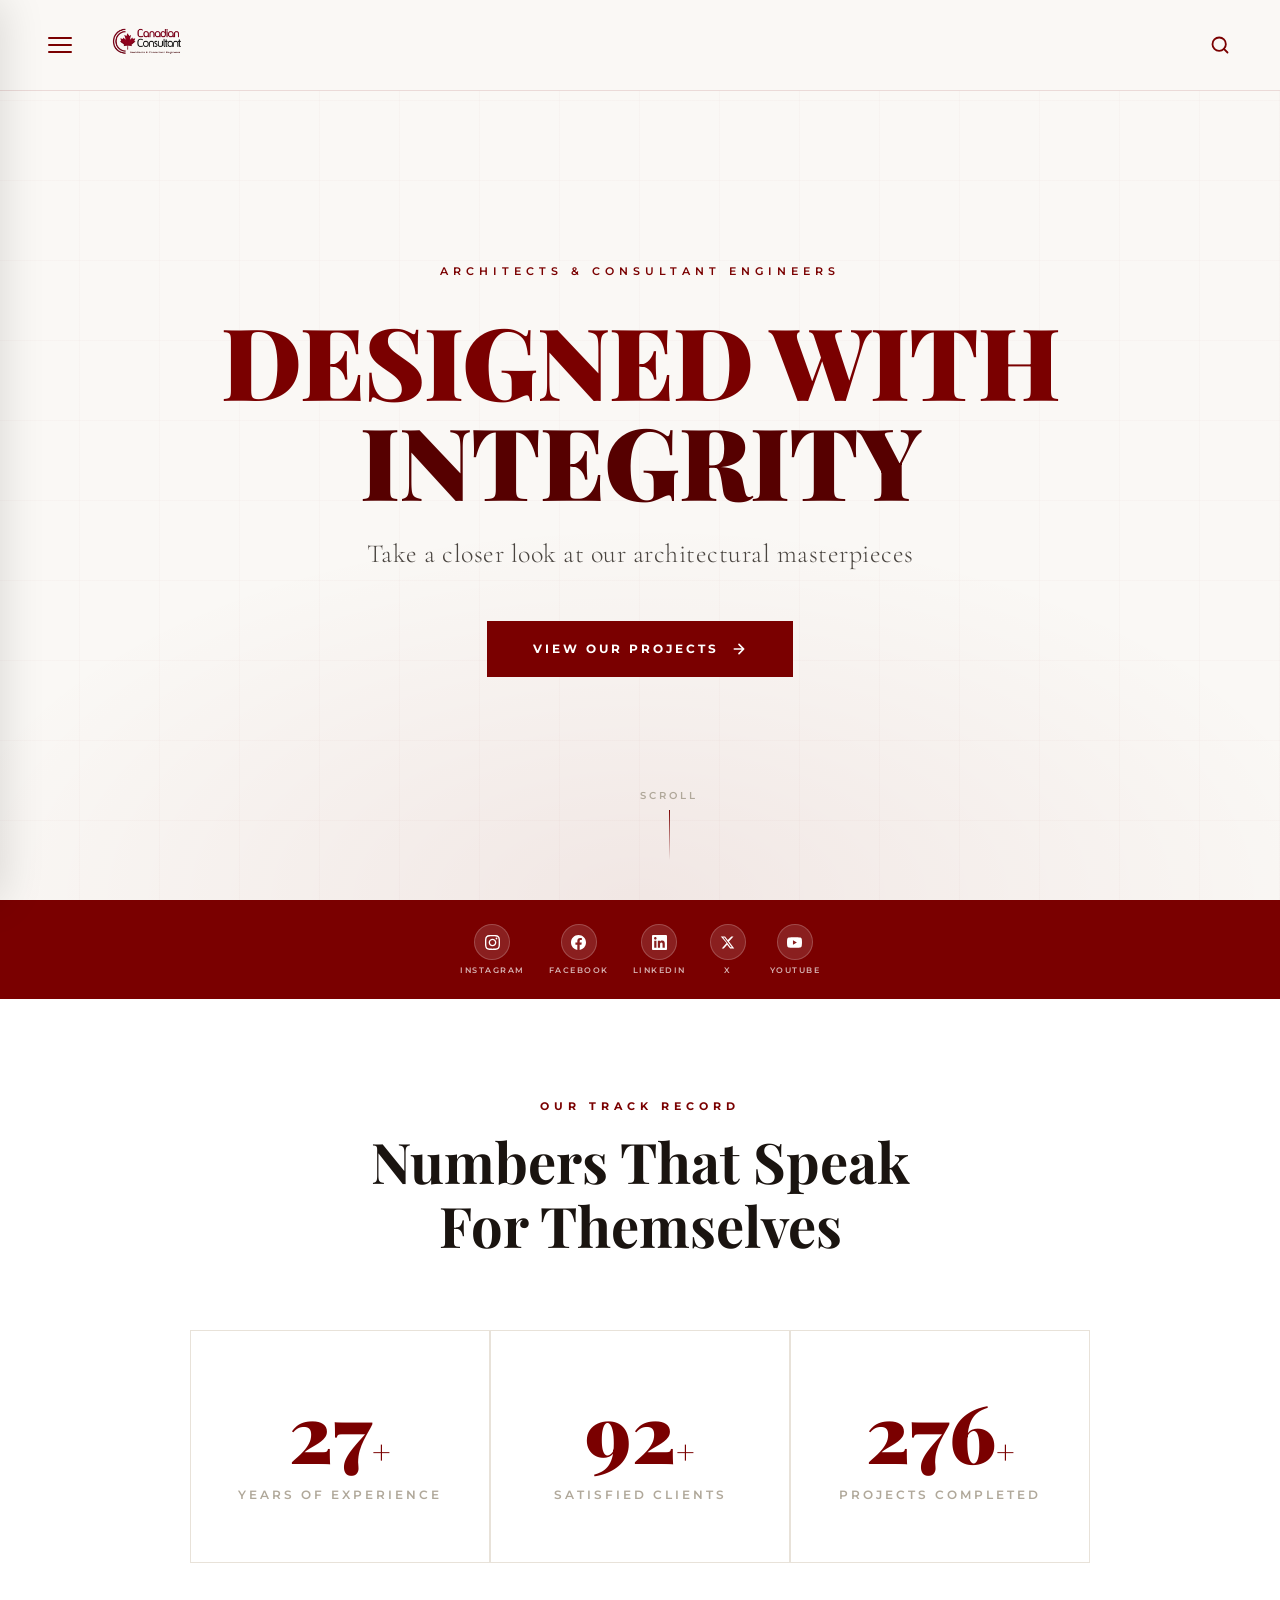
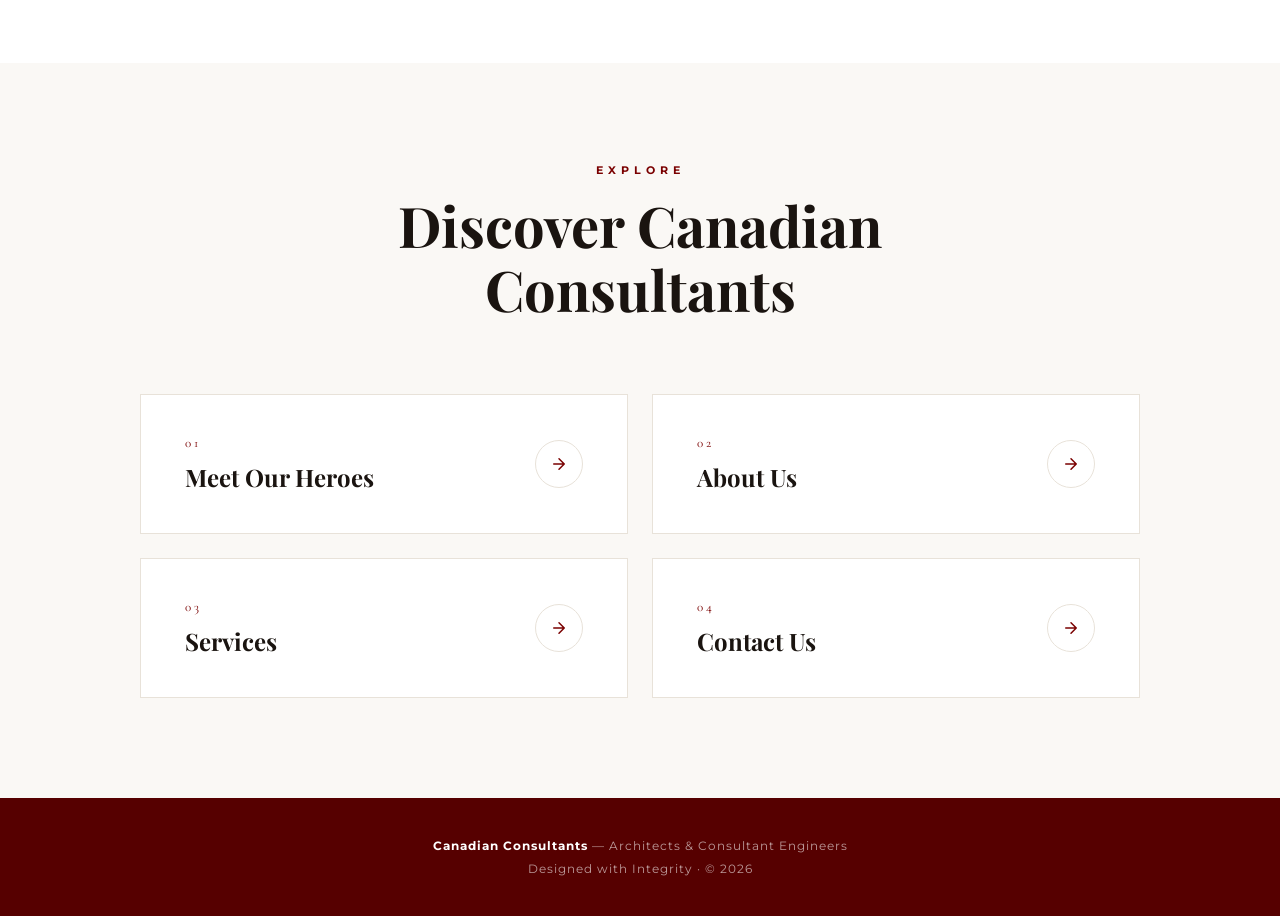
==== commit 3f270bd0: "Add files via upload" ====
--- a/index.html
+++ b/index.html
@@ -21,7 +21,7 @@
     <li><a href="https://www.canadian-consultants.com/meet-our-heroes" target="_blank" rel="noopener">Meet Our Heroes <svg viewBox="0 0 24 24"><path d="M5 12h14M12 5l7 7-7 7"/></svg></a></li>
     <li><a href="https://www.canadian-consultants.com/projects" target="_blank" rel="noopener">Projects <svg viewBox="0 0 24 24"><path d="M5 12h14M12 5l7 7-7 7"/></svg></a></li>
     <li><a href="https://www.canadian-consultants.com/services" target="_blank" rel="noopener">Services <svg viewBox="0 0 24 24"><path d="M5 12h14M12 5l7 7-7 7"/></svg></a></li>
-    <li><a href="https://www.canadian-consultants.com/contact-us" target="_blank" rel="noopener">Contact Us <svg viewBox="0 0 24 24"><path d="M5 12h14M12 5l7 7-7 7"/></svg></a></li>
+    <li><a href="https://www.canadian-consultants.com/contact" target="_blank" rel="noopener">Contact Us <svg viewBox="0 0 24 24"><path d="M5 12h14M12 5l7 7-7 7"/></svg></a></li>
     <li><a href="https://www.canadian-consultants.com/careers" target="_blank" rel="noopener">Careers <svg viewBox="0 0 24 24"><path d="M5 12h14M12 5l7 7-7 7"/></svg></a></li>
   </ul>
   <div class="sidebar-logo">
@@ -185,7 +185,7 @@
         </svg>
       </div>
     </a>
-    <a href="https://www.canadian-consultants.com/contact-us" class="nav-card reveal" target="_blank" rel="noopener">
+    <a href="https://www.canadian-consultants.com/contact" class="nav-card reveal" target="_blank" rel="noopener">
       <div class="nav-card-text">
         <span class="nav-card-num">04</span>
         <span class="nav-card-title">Contact Us</span>
--- a/css/style.css
+++ b/css/style.css
@@ -1,316 +1,407 @@
+/* ===== RESET & VARIABLES ===== */
 :root {
-    --crimson: #7A0000;
-    --crimson-light: #9a1010;
-    --crimson-dark: #550000;
-    --white: #ffffff;
-    --off-white: #f5f0eb;
-    --light-gray: #e8e2d9;
-    --dark: #1a1a1a;
-    --text-mid: #4a4a4a;
-  }
-  *, *::before, *::after { box-sizing: border-box; margin: 0; padding: 0; }
-  html { scroll-behavior: smooth; }
-  body { font-family: 'Montserrat', sans-serif; background: var(--off-white); color: var(--dark); overflow-x: hidden; }
-
-  /* HEADER */
-  header {
-    position: fixed; top: 0; left: 0; right: 0; z-index: 1000;
-    background: var(--white);
-    border-bottom: 2px solid var(--crimson);
-    display: flex; align-items: center; justify-content: space-between;
-    padding: 0 32px; height: 80px;
-    box-shadow: 0 2px 20px rgba(122,0,0,0.12);
-  }
-  .header-left { display: flex; align-items: center; gap: 20px; }
-
-  .hamburger {
-    display: flex; flex-direction: column; justify-content: center; gap: 5px;
-    cursor: pointer; padding: 8px; border: none; background: none; z-index: 1100;
-  }
-  .hamburger span { display: block; width: 26px; height: 2px; background: var(--crimson); transition: all 0.35s ease; transform-origin: center; }
-  .hamburger.open span:nth-child(1) { transform: translateY(7px) rotate(45deg); }
-  .hamburger.open span:nth-child(2) { opacity: 0; transform: scaleX(0); }
-  .hamburger.open span:nth-child(3) { transform: translateY(-7px) rotate(-45deg); }
-
-  .logo-wrap { display: flex; align-items: center; text-decoration: none; background: white; }
-  .logo-wrap img { height: 78px; width: auto; object-fit: contain;  }
-
-  .search-wrap {
-    display: flex; align-items: center; gap: 8px;
-    border: 1.5px solid var(--light-gray); border-radius: 30px;
-    padding: 6px 16px; transition: border-color 0.2s;
-  }
-  .search-wrap:focus-within { border-color: var(--crimson); }
-  .search-wrap input { border: none; outline: none; font-family: 'Montserrat', sans-serif; font-size: 0.8rem; color: var(--dark); background: transparent; width: 180px; }
-  .search-wrap svg { color: var(--crimson); flex-shrink: 0; }
-
-  /* NAV DRAWER */
-  .nav-overlay { position: fixed; inset: 0; background: rgba(0,0,0,0); pointer-events: none; z-index: 999; transition: background 0.4s; }
-  .nav-overlay.open { background: rgba(0,0,0,0.45); pointer-events: all; }
-  .nav-drawer {
-    position: fixed; top: 0; left: 0; width: 300px; height: 100vh;
-    background: var(--white); border-right: 3px solid var(--crimson);
-    transform: translateX(-100%); transition: transform 0.4s cubic-bezier(0.77,0,0.18,1);
-    z-index: 1050; display: flex; flex-direction: column;
-    padding-top: 100px; padding-left: 40px; gap: 4px;
-  }
-  .nav-drawer.open { transform: translateX(0); }
-  .nav-drawer a {
-    text-decoration: none; font-family: 'Montserrat', sans-serif;
-    font-size: 0.85rem; font-weight: 500; letter-spacing: 0.12em;
-    text-transform: uppercase; color: var(--text-mid);
-    padding: 14px 0; border-bottom: 1px solid var(--light-gray);
-    transition: color 0.2s, padding-left 0.2s; position: relative;
-  }
-  .nav-drawer a::before { content: ''; position: absolute; left: -40px; top: 50%; transform: translateY(-50%); width: 0; height: 2px; background: var(--crimson); transition: width 0.2s; }
-  .nav-drawer a:hover { color: var(--crimson); padding-left: 8px; }
-  .nav-drawer a:hover::before { width: 32px; }
-  .nav-drawer a.active { color: var(--crimson); font-weight: 600; }
-
-  /* HERO */
-  .page-hero {
-    margin-top: 80px; height: 320px;
-    position: relative; overflow: hidden;
-    display: flex; flex-direction: column; align-items: center; justify-content: center;
-  }
-  .page-hero .hero-bg {
-    position: absolute; inset: 0;
-    background-image: url('../images/img_04.jpg');
-    background-size: cover;
-    background-position: center 40%;
-    filter: blur(3px) brightness(0.85);
-    transform: scale(1.05);
-  }
-  .page-hero::before {
-    content: ''; position: absolute; inset: 0;
-    background: rgba(10, 5, 5, 0.62);
-    z-index: 1;
-  }
-  .page-hero::after {
-    content: ''; position: absolute; bottom: -2px; left: 0; right: 0;
-    height: 60px; background: var(--off-white);
-    clip-path: ellipse(55% 100% at 50% 100%);
-    z-index: 2;
-  }
-  .hero-title {
-    font-family: 'Playfair Display', serif;
-    font-size: clamp(2.2rem, 5vw, 3.8rem);
-    font-weight: 900; color: #ffffff;
-    text-align: center; position: relative; z-index: 3;
-    text-shadow: 0 2px 30px rgba(0,0,0,0.8), 0 0 60px rgba(0,0,0,0.5);
-    letter-spacing: 0.02em;
-  }
-  .hero-title span { display: block; width: 60px; height: 3px; background: rgba(255,255,255,0.6); margin: 18px auto 0; border-radius: 2px; }
-
-  /* PROJECTS SECTION */
-  .projects-section { max-width: 1300px; margin: 0 auto; padding: 60px 40px 100px; }
-
-  .section-intro {
-    text-align: center; margin-bottom: 64px;
-    background: linear-gradient(135deg, #1a0000 0%, var(--crimson-dark) 40%, var(--crimson) 80%, #b52020 100%);
-    padding: 48px 40px; border-radius: 8px;
-    box-shadow: 0 12px 50px rgba(122,0,0,0.3);
-    position: relative; overflow: hidden;
-  }
-  .section-intro::before {
-    content: ''; position: absolute; inset: 0;
-    background-image:
-      radial-gradient(ellipse at 10% 50%, rgba(255,255,255,0.06) 0%, transparent 50%),
-      radial-gradient(ellipse at 90% 50%, rgba(255,255,255,0.04) 0%, transparent 50%),
-      repeating-linear-gradient(-45deg, transparent, transparent 25px, rgba(255,255,255,0.02) 25px, rgba(255,255,255,0.02) 50px);
-  }
-  .section-intro::after {
-    content: '"''"'; position: absolute; top: -20px; left: 50%; transform: translateX(-50%);
-    font-family: 'Playfair Display', serif; font-size: 12rem; color: rgba(255,255,255,0.04);
-    line-height: 1; pointer-events: none;
-  }
-  .section-intro p {
-    font-size: 0.72rem; letter-spacing: 0.28em; text-transform: uppercase;
-    color: rgba(255,255,255,0.6); font-weight: 600; margin-bottom: 12px; position: relative; z-index: 1;
-  }
-  .section-intro h2 {
-    font-family: 'Playfair Display', serif; font-size: 2.8rem;
-    color: #ffffff; font-weight: 700; position: relative; z-index: 1;
-    text-shadow: 0 2px 20px rgba(0,0,0,0.35);
-    letter-spacing: 0.02em;
-  }
-  .section-intro h2::after {
-    content: ''; display: block; width: 70px; height: 3px;
-    background: rgba(255,255,255,0.45); margin: 16px auto 0; border-radius: 2px;
-  }
-
-  /* PROJECT CARDS GRID */
-  .projects-grid { display: grid; grid-template-columns: repeat(auto-fill, minmax(360px, 1fr)); gap: 36px; }
-
-  .project-card {
-    background: var(--white); border-radius: 4px; overflow: hidden;
-    box-shadow: 0 4px 24px rgba(0,0,0,0.07);
-    transition: transform 0.4s cubic-bezier(0.25,0.8,0.25,1), box-shadow 0.4s;
-    cursor: pointer;
-  }
-  .project-card:hover { transform: translateY(-8px); box-shadow: 0 20px 48px rgba(122,0,0,0.16); }
-
-  .card-image-wrap { position: relative; height: 260px; overflow: hidden; }
-  .card-image-wrap img.main-img { width: 100%; height: 100%; object-fit: cover; transition: transform 0.6s ease; }
-  .project-card:hover .card-image-wrap img.main-img { transform: scale(1.07); }
-
-  .thumb-strip { position: absolute; bottom: 10px; right: 10px; display: flex; gap: 6px; }
-  .thumb-strip img { width: 52px; height: 38px; object-fit: cover; border: 2px solid var(--white); border-radius: 2px; cursor: pointer; transition: transform 0.2s, border-color 0.2s; }
-  .thumb-strip img:hover { transform: scale(1.12); border-color: var(--crimson); }
-
-  .card-overlay { position: absolute; inset: 0; background: linear-gradient(to top, rgba(85,0,0,0.75) 0%, transparent 55%); opacity: 0; transition: opacity 0.4s; }
-  .project-card:hover .card-overlay { opacity: 1; }
-
-  .card-body { padding: 24px 26px 28px; border-top: 3px solid var(--crimson); }
-  .card-body h3 { font-family: 'Playfair Display', serif; font-size: 1.3rem; color: var(--crimson); font-weight: 700; margin-bottom: 8px; }
-  .card-body p { font-size: 0.78rem; color: var(--text-mid); line-height: 1.7; letter-spacing: 0.02em; }
-  .card-tag { display: inline-block; margin-top: 14px; padding: 4px 12px; background: rgba(122,0,0,0.06); border: 1px solid rgba(122,0,0,0.18); border-radius: 20px; font-size: 0.68rem; letter-spacing: 0.1em; font-weight: 600; color: var(--crimson); text-transform: uppercase; }
-
-  /* FOOTER */
-  footer { background: var(--crimson-dark); color: rgba(255,255,255,0.6); text-align: center; padding: 32px 20px; font-size: 0.75rem; letter-spacing: 0.06em; }
-  footer strong { color: var(--white); }
-
-  /* ANIMATIONS */
-  @keyframes fadeUp { from { opacity: 0; transform: translateY(30px); } to { opacity: 1; transform: translateY(0); } }
-  .project-card { opacity: 0; animation: fadeUp 0.6s ease forwards; }
-  .project-card:nth-child(1) { animation-delay: 0.05s; }
-  .project-card:nth-child(2) { animation-delay: 0.12s; }
-  .project-card:nth-child(3) { animation-delay: 0.19s; }
-  .project-card:nth-child(4) { animation-delay: 0.26s; }
-  .project-card:nth-child(5) { animation-delay: 0.33s; }
-  .project-card:nth-child(6) { animation-delay: 0.40s; }
-  .project-card:nth-child(7) { animation-delay: 0.47s; }
-  .project-card:nth-child(8) { animation-delay: 0.54s; }
-  .project-card:nth-child(9) { animation-delay: 0.61s; }
-  .project-card:nth-child(10) { animation-delay: 0.68s; }
-  .project-card:nth-child(11) { animation-delay: 0.75s; }
-
-  @media (max-width: 680px) {
-    .projects-grid { grid-template-columns: 1fr; }
-    .search-wrap input { width: 110px; }
-    header { padding: 0 16px; }
-    .projects-section { padding: 40px 20px 80px; }
-  }
-
-  /* ── LIGHTBOX ── */
-  .lightbox-overlay {
-    display: none;
-    position: fixed; inset: 0; z-index: 9000;
-    background: rgba(0,0,0,0.92);
-    align-items: center; justify-content: center;
-    animation: lbFadeIn 0.25s ease;
-  }
-  .lightbox-overlay.active { display: flex; }
-  @keyframes lbFadeIn { from { opacity: 0; } to { opacity: 1; } }
-
-  .lightbox-inner {
-    position: relative;
-    max-width: 92vw;
-    max-height: 90vh;
-    display: flex;
-    flex-direction: column;
-    align-items: center;
-    gap: 14px;
-    animation: lbZoomIn 0.3s cubic-bezier(0.25,0.8,0.25,1);
-  }
-  @keyframes lbZoomIn { from { transform: scale(0.88); opacity: 0; } to { transform: scale(1); opacity: 1; } }
-
-  .lightbox-img {
-    max-width: 92vw;
-    max-height: 78vh;
-    object-fit: contain;
-    border-radius: 4px;
-    box-shadow: 0 24px 80px rgba(0,0,0,0.7);
-    display: block;
-  }
-
-  .lightbox-caption {
-    font-family: 'Playfair Display', serif;
-    font-size: 1.2rem;
-    font-weight: 700;
-    color: #fff;
-    letter-spacing: 0.04em;
-    text-align: center;
-  }
-  .lightbox-tag {
-    font-family: 'Montserrat', sans-serif;
-    font-size: 0.68rem;
-    letter-spacing: 0.14em;
-    text-transform: uppercase;
-    color: rgba(255,255,255,0.55);
-    margin-top: 2px;
-    text-align: center;
-  }
-
-  /* Thumbnails inside lightbox */
-  .lightbox-thumbs {
-    display: flex;
-    gap: 10px;
-    justify-content: center;
-    flex-wrap: wrap;
-  }
-  .lightbox-thumbs img {
-    width: 68px;
-    height: 50px;
-    object-fit: cover;
-    border: 2px solid rgba(255,255,255,0.2);
-    border-radius: 3px;
-    cursor: pointer;
-    transition: border-color 0.2s, transform 0.2s;
-  }
-  .lightbox-thumbs img:hover,
-  .lightbox-thumbs img.active { border-color: #fff; transform: scale(1.08); }
-
-  .lightbox-close {
-    position: fixed;
-    top: 20px; right: 24px;
-    width: 42px; height: 42px;
-    background: rgba(255,255,255,0.1);
-    border: 1.5px solid rgba(255,255,255,0.25);
-    border-radius: 50%;
-    color: #fff;
-    font-size: 1.4rem;
-    line-height: 1;
-    cursor: pointer;
-    display: flex; align-items: center; justify-content: center;
-    transition: background 0.2s;
-    z-index: 9100;
-  }
-  .lightbox-close:hover { background: rgba(122,0,0,0.7); border-color: var(--crimson); }
-
-  /* Arrow buttons */
-  .lightbox-prev, .lightbox-next {
-    position: fixed;
-    top: 50%; transform: translateY(-50%);
-    width: 48px; height: 48px;
-    background: rgba(255,255,255,0.08);
-    border: 1.5px solid rgba(255,255,255,0.2);
-    border-radius: 50%;
-    color: #fff;
-    font-size: 1.2rem;
-    cursor: pointer;
-    display: flex; align-items: center; justify-content: center;
-    transition: background 0.2s;
-    z-index: 9100;
-  }
-  .lightbox-prev { left: 16px; }
-  .lightbox-next { right: 16px; }
-  .lightbox-prev:hover, .lightbox-next:hover { background: rgba(122,0,0,0.7); border-color: var(--crimson); }
-
-  /* Make card images look clickable */
-  .card-image-wrap { cursor: zoom-in; }
-  .zoom-hint {
-    position: absolute;
-    bottom: 10px; left: 10px;
-    background: rgba(0,0,0,0.5);
-    color: #fff;
-    font-size: 0.62rem;
-    letter-spacing: 0.1em;
-    text-transform: uppercase;
-    padding: 4px 8px;
-    border-radius: 3px;
-    opacity: 0;
-    transition: opacity 0.3s;
-    pointer-events: none;
-  }
-  .project-card:hover .zoom-hint { opacity: 1; }+  --crimson: #7A0000;
+  --crimson-light: #9a1010;
+  --crimson-dark: #560000;
+  --white: #ffffff;
+  --off-white: #faf8f5;
+  --cream: #f5f0e8;
+  --gray-light: #e8e2d9;
+  --gray-mid: #b0a89a;
+  --gray-dark: #4a4540;
+  --text: #1a1410;
+}
+
+*, *::before, *::after { margin: 0; padding: 0; box-sizing: border-box; }
+html { scroll-behavior: smooth; }
+body {
+  font-family: 'Montserrat', sans-serif;
+  background: var(--off-white);
+  color: var(--text);
+  overflow-x: hidden;
+}
+
+/* ===== NAV ===== */
+nav {
+  position: fixed; top: 0; left: 0; right: 0; z-index: 200;
+  display: flex; align-items: center; justify-content: space-between;
+  padding: 10px 40px;
+  background: rgba(250,248,245,0.96);
+  backdrop-filter: blur(14px);
+  border-bottom: 1px solid rgba(122,0,0,0.12);
+  transition: all 0.3s ease;
+  gap: 20px;
+}
+.nav-left { display: flex; align-items: center; gap: 16px; }
+.nav-logo-inline img {
+  height: 70px;
+  object-fit: contain;
+  display: block;
+}
+.nav-right { display: flex; align-items: center; }
+
+/* Hamburger */
+.menu-btn {
+  background: none; border: none; cursor: pointer;
+  display: flex; flex-direction: column; justify-content: center;
+  gap: 5px; padding: 8px; border-radius: 4px;
+  transition: background 0.2s;
+  flex-shrink: 0;
+}
+.menu-btn:hover { background: rgba(122,0,0,0.06); }
+.menu-btn span {
+  display: block; width: 24px; height: 2px;
+  background: var(--crimson); border-radius: 2px;
+  transition: transform 0.3s ease, opacity 0.3s ease;
+}
+.menu-btn.open span:nth-child(1) { transform: translateY(7px) rotate(45deg); }
+.menu-btn.open span:nth-child(2) { opacity: 0; }
+.menu-btn.open span:nth-child(3) { transform: translateY(-7px) rotate(-45deg); }
+
+/* Search button */
+.search-btn {
+  background: none; border: none; cursor: pointer;
+  display: flex; align-items: center; justify-content: center;
+  width: 40px; height: 40px; border-radius: 50%;
+  color: var(--crimson);
+  transition: background 0.2s;
+}
+.search-btn:hover { background: rgba(122,0,0,0.08); }
+.search-btn svg {
+  width: 20px; height: 20px;
+  stroke: var(--crimson); fill: none;
+  stroke-width: 2.2; stroke-linecap: round;
+}
+
+/* ===== SEARCH OVERLAY ===== */
+.search-overlay {
+  position: fixed; top: 0; left: 0; right: 0; bottom: 0;
+  background: rgba(122,0,0,0.96);
+  z-index: 300; display: flex; align-items: center; justify-content: center;
+  opacity: 0; pointer-events: none;
+  transition: opacity 0.3s ease;
+}
+.search-overlay.open { opacity: 1; pointer-events: all; }
+.search-form {
+  display: flex; align-items: center; gap: 16px;
+  border-bottom: 2px solid rgba(255,255,255,0.5);
+  padding-bottom: 12px; width: 560px; max-width: 90vw;
+}
+.search-form input {
+  background: none; border: none; outline: none;
+  font-family: 'Playfair Display', serif;
+  font-size: 32px; color: white; width: 100%;
+}
+.search-form input::placeholder { color: rgba(255,255,255,0.4); }
+.search-close {
+  position: absolute; top: 28px; right: 40px;
+  background: none; border: none; cursor: pointer;
+  color: white; font-size: 32px; line-height: 1;
+  opacity: 0.7; transition: opacity 0.2s;
+}
+.search-close:hover { opacity: 1; }
+
+/* ===== SIDEBAR ===== */
+.sidebar {
+  position: fixed; top: 0; left: 0; bottom: 0;
+  width: 320px; z-index: 250;
+  background: var(--white);
+  box-shadow: 4px 0 40px rgba(0,0,0,0.12);
+  transform: translateX(-100%);
+  transition: transform 0.4s cubic-bezier(0.4,0,0.2,1);
+  display: flex; flex-direction: column;
+  padding: 100px 0 40px;
+  border-right: 3px solid var(--crimson);
+}
+.sidebar.open { transform: translateX(0); }
+.sidebar-overlay {
+  position: fixed; inset: 0; z-index: 240;
+  background: rgba(0,0,0,0.35);
+  opacity: 0; pointer-events: none;
+  transition: opacity 0.3s;
+}
+.sidebar-overlay.open { opacity: 1; pointer-events: all; }
+
+.sidebar-menu { list-style: none; padding: 0; flex: 1; }
+.sidebar-menu li { border-bottom: 1px solid var(--gray-light); }
+.sidebar-menu a {
+  display: flex; align-items: center; justify-content: space-between;
+  padding: 18px 36px;
+  font-family: 'Montserrat', sans-serif;
+  font-size: 13px; font-weight: 600; letter-spacing: 2px;
+  text-transform: uppercase; color: var(--text);
+  text-decoration: none;
+  transition: background 0.2s, color 0.2s, padding-left 0.25s;
+}
+.sidebar-menu a:hover {
+  background: rgba(122,0,0,0.04);
+  color: var(--crimson);
+  padding-left: 44px;
+}
+.sidebar-menu a svg {
+  width: 14px; height: 14px;
+  stroke: var(--crimson); fill: none;
+  stroke-width: 2.2; stroke-linecap: round;
+  opacity: 0.5; transition: opacity 0.2s, transform 0.2s;
+}
+.sidebar-menu a:hover svg { opacity: 1; transform: translateX(4px); }
+.sidebar-menu a.active {
+  color: var(--crimson);
+  background: rgba(122,0,0,0.05);
+  border-left: 3px solid var(--crimson);
+  padding-left: 33px;
+  font-weight: 700;
+}
+.sidebar-menu a.active svg { opacity: 1; }
+.sidebar-logo {
+  padding: 32px 36px 0;
+  border-top: 1px solid var(--gray-light);
+  margin-top: auto;
+}
+.sidebar-logo img { height: 44px; opacity: 0.5; }
+
+/* ===== HERO ===== */
+.hero {
+  min-height: 100vh;
+  display: flex; flex-direction: column;
+  justify-content: center; align-items: center;
+  text-align: center;
+  position: relative;
+  padding: 120px 40px 80px;
+  background:
+    radial-gradient(ellipse 80% 60% at 50% 100%, rgba(122,0,0,0.07) 0%, transparent 70%),
+    var(--off-white);
+  overflow: hidden;
+}
+.hero::before {
+  content: '';
+  position: absolute; top: 0; left: 0; right: 0; bottom: 0;
+  background-image:
+    repeating-linear-gradient(0deg, transparent, transparent 79px, rgba(122,0,0,0.04) 80px),
+    repeating-linear-gradient(90deg, transparent, transparent 79px, rgba(122,0,0,0.04) 80px);
+  pointer-events: none;
+}
+.hero-eyebrow {
+  font-family: 'Montserrat', sans-serif;
+  font-size: 11px; font-weight: 600; letter-spacing: 5px;
+  text-transform: uppercase; color: var(--crimson);
+  margin-bottom: 32px;
+  animation: fadeUp 0.8s ease both;
+}
+.hero-slogan {
+  font-family: 'Playfair Display', serif;
+  font-size: clamp(52px, 8vw, 100px);
+  font-weight: 900; line-height: 1.0;
+  color: var(--crimson);
+  letter-spacing: -1px;
+  animation: fadeUp 1s 0.2s ease both;
+  max-width: 900px;
+}
+.hero-slogan span { color: var(--crimson-dark); }
+.hero-sub {
+  font-family: 'Cormorant Garamond', serif;
+  font-size: clamp(18px, 2.5vw, 26px);
+  font-weight: 300; color: var(--gray-dark);
+  margin-top: 28px; margin-bottom: 52px;
+  letter-spacing: 0.5px;
+  animation: fadeUp 1s 0.35s ease both;
+}
+
+.btn-primary {
+  display: inline-flex; align-items: center; gap: 12px;
+  background: var(--crimson); color: var(--white);
+  font-family: 'Montserrat', sans-serif;
+  font-size: 12px; font-weight: 700; letter-spacing: 3px;
+  text-transform: uppercase; text-decoration: none;
+  padding: 18px 44px;
+  border: 2px solid var(--crimson);
+  transition: all 0.3s ease;
+  animation: fadeUp 1s 0.5s ease both;
+  position: relative; overflow: hidden;
+}
+.btn-primary::before {
+  content: '';
+  position: absolute; top: 0; left: -100%; width: 100%; height: 100%;
+  background: rgba(255,255,255,0.15);
+  transition: left 0.3s ease;
+}
+.btn-primary:hover::before { left: 0; }
+.btn-primary:hover { transform: translateY(-2px); box-shadow: 0 12px 40px rgba(122,0,0,0.3); }
+.btn-primary svg { width: 16px; height: 16px; }
+
+.scroll-indicator {
+  position: absolute; bottom: 40px; left: 50%; transform: translateX(-50%);
+  display: flex; flex-direction: column; align-items: center; gap: 8px;
+  animation: fadeUp 1s 0.8s ease both;
+}
+.scroll-indicator span {
+  font-size: 10px; font-weight: 600; letter-spacing: 3px;
+  text-transform: uppercase; color: var(--gray-mid);
+}
+.scroll-line {
+  width: 1px; height: 50px;
+  background: linear-gradient(to bottom, var(--crimson), transparent);
+  animation: scrollPulse 2s ease infinite;
+}
+
+/* ===== SOCIAL ===== */
+.social-section { background: var(--crimson); padding: 24px 40px; }
+.social-inner {
+  max-width: 600px; margin: 0 auto;
+  display: flex; align-items: center; justify-content: center;
+  flex-wrap: nowrap; gap: 24px;
+}
+.social-link {
+  display: flex; flex-direction: column; align-items: center; gap: 5px;
+  text-decoration: none;
+  transition: transform 0.3s ease; flex-shrink: 0;
+}
+.social-link:hover { transform: translateY(-3px); }
+.social-icon {
+  width: 36px; height: 36px;
+  background: rgba(255,255,255,0.12);
+  border: 1px solid rgba(255,255,255,0.2);
+  border-radius: 50%;
+  display: flex; align-items: center; justify-content: center;
+  transition: background 0.3s, border-color 0.3s;
+}
+.social-link:hover .social-icon {
+  background: rgba(255,255,255,0.25);
+  border-color: rgba(255,255,255,0.5);
+}
+.social-icon svg { width: 15px; height: 15px; fill: white; }
+.social-name {
+  font-size: 8px; font-weight: 600; letter-spacing: 1.5px;
+  text-transform: uppercase; color: rgba(255,255,255,0.7);
+}
+
+/* ===== STATS ===== */
+.stats-section { background: var(--white); padding: 100px 60px; }
+.stats-header { text-align: center; margin-bottom: 72px; }
+.section-eyebrow {
+  font-size: 11px; font-weight: 700; letter-spacing: 5px;
+  text-transform: uppercase; color: var(--crimson);
+  display: block; margin-bottom: 16px;
+}
+.section-title {
+  font-family: 'Playfair Display', serif;
+  font-size: clamp(32px, 5vw, 56px); font-weight: 700;
+  color: var(--text); line-height: 1.15;
+}
+.stats-grid {
+  max-width: 900px; margin: 0 auto;
+  display: grid; grid-template-columns: repeat(3, 1fr);
+  gap: 2px; background: var(--gray-light);
+  border: 1px solid var(--gray-light);
+}
+.stat-card {
+  background: var(--white);
+  padding: 60px 40px; text-align: center;
+  position: relative; overflow: hidden;
+  animation: countUp 0.6s ease both;
+}
+.stat-card:nth-child(1) { animation-delay: 0.1s; }
+.stat-card:nth-child(2) { animation-delay: 0.25s; }
+.stat-card:nth-child(3) { animation-delay: 0.4s; }
+.stat-card::before {
+  content: '';
+  position: absolute; bottom: 0; left: 0; right: 0; height: 3px;
+  background: var(--crimson);
+  transform: scaleX(0); transition: transform 0.4s ease;
+}
+.stat-card:hover::before { transform: scaleX(1); }
+.stat-number {
+  font-family: 'Playfair Display', serif;
+  font-size: clamp(52px, 7vw, 80px); font-weight: 900;
+  color: var(--crimson); line-height: 1; display: block;
+}
+.stat-suffix { font-size: 32px; font-weight: 400; }
+.stat-label {
+  font-size: 12px; font-weight: 600; letter-spacing: 3px;
+  text-transform: uppercase; color: var(--gray-mid);
+  margin-top: 16px; display: block;
+}
+
+/* ===== LINKS ===== */
+.links-section { background: var(--off-white); padding: 100px 60px; }
+.links-grid {
+  max-width: 1000px; margin: 0 auto;
+  display: grid; grid-template-columns: repeat(2, 1fr); gap: 24px;
+}
+.nav-card {
+  display: flex; align-items: center; justify-content: space-between;
+  padding: 40px 44px;
+  background: var(--white);
+  border: 1px solid var(--gray-light);
+  text-decoration: none;
+  transition: all 0.3s ease;
+  position: relative; overflow: hidden;
+}
+.nav-card::before {
+  content: '';
+  position: absolute; left: 0; top: 0; bottom: 0; width: 4px;
+  background: var(--crimson);
+  transform: scaleY(0); transition: transform 0.3s ease;
+}
+.nav-card:hover { transform: translateY(-4px); box-shadow: 0 20px 60px rgba(0,0,0,0.08); }
+.nav-card:hover::before { transform: scaleY(1); }
+.nav-card-num {
+  font-family: 'Cormorant Garamond', serif;
+  font-size: 13px; color: var(--crimson); letter-spacing: 3px;
+  display: block; margin-bottom: 10px;
+}
+.nav-card-title {
+  font-family: 'Playfair Display', serif;
+  font-size: 24px; font-weight: 700; color: var(--text);
+  transition: color 0.3s;
+}
+.nav-card:hover .nav-card-title { color: var(--crimson); }
+.nav-card-arrow {
+  width: 48px; height: 48px;
+  border: 1.5px solid var(--gray-light);
+  border-radius: 50%;
+  display: flex; align-items: center; justify-content: center;
+  transition: all 0.3s ease; flex-shrink: 0;
+}
+.nav-card:hover .nav-card-arrow { background: var(--crimson); border-color: var(--crimson); }
+.nav-card-arrow svg { width: 18px; height: 18px; stroke: var(--crimson); transition: stroke 0.3s; }
+.nav-card:hover .nav-card-arrow svg { stroke: white; }
+
+/* ===== FOOTER ===== */
+footer {
+  background: var(--crimson-dark);
+  color: rgba(255,255,255,0.6);
+  text-align: center;
+  padding: 40px 60px;
+  font-size: 12px; letter-spacing: 1px;
+}
+footer strong { color: white; }
+
+/* ===== ANIMATIONS ===== */
+@keyframes fadeUp {
+  from { opacity: 0; transform: translateY(30px); }
+  to   { opacity: 1; transform: translateY(0); }
+}
+@keyframes scrollPulse {
+  0%, 100% { opacity: 0; transform: scaleY(1); }
+  50%       { opacity: 1; transform: scaleY(1.1); }
+}
+@keyframes countUp {
+  from { opacity: 0; transform: translateY(20px); }
+  to   { opacity: 1; transform: translateY(0); }
+}
+
+.reveal { opacity: 0; transform: translateY(40px); transition: opacity 0.7s ease, transform 0.7s ease; }
+.reveal.visible { opacity: 1; transform: translateY(0); }
+
+/* ===== RESPONSIVE ===== */
+@media (max-width: 768px) {
+  nav { padding: 12px 20px; }
+  .nav-logo-inline img { height: 52px; }
+  .hero { padding: 100px 24px 80px; }
+  .social-section { padding: 48px 24px; }
+  .stats-section, .links-section { padding: 72px 24px; }
+  .stats-grid { grid-template-columns: 1fr; }
+  .links-grid { grid-template-columns: 1fr; }
+  .stat-card { padding: 44px 24px; }
+}
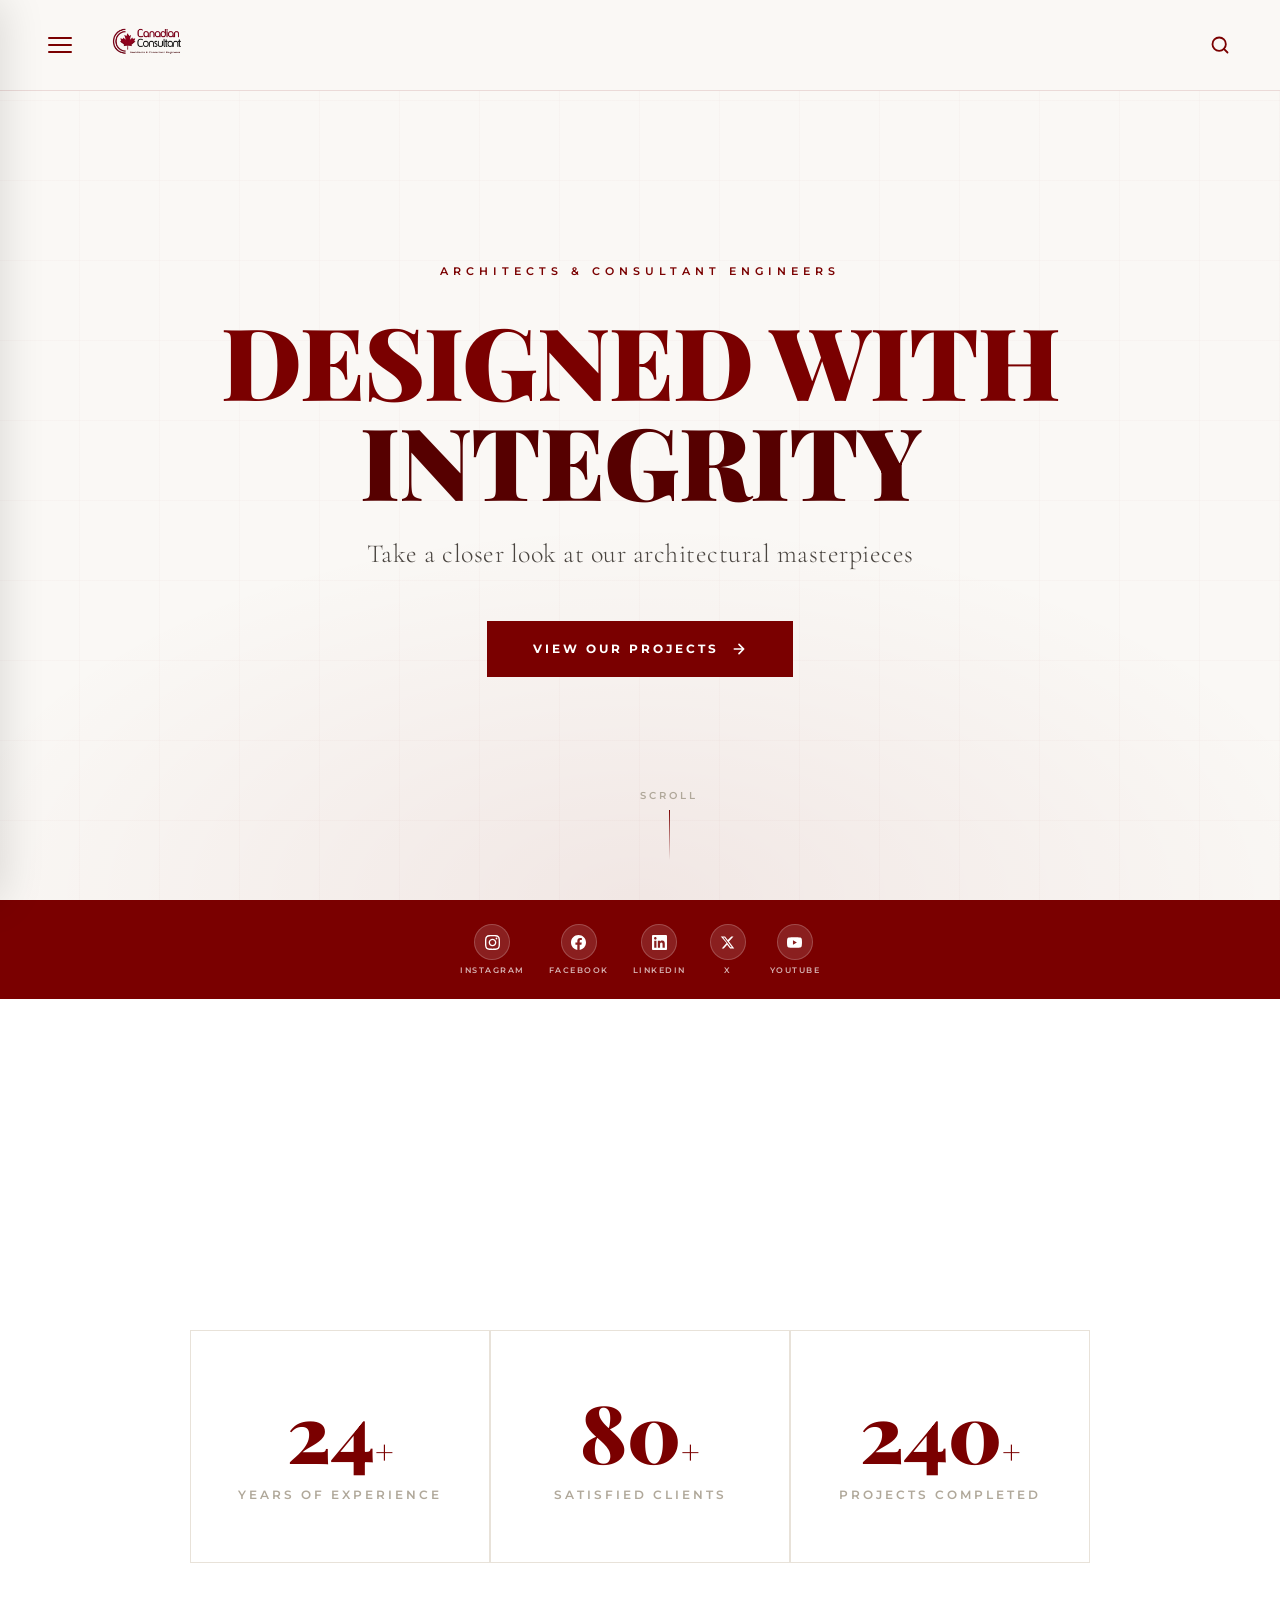
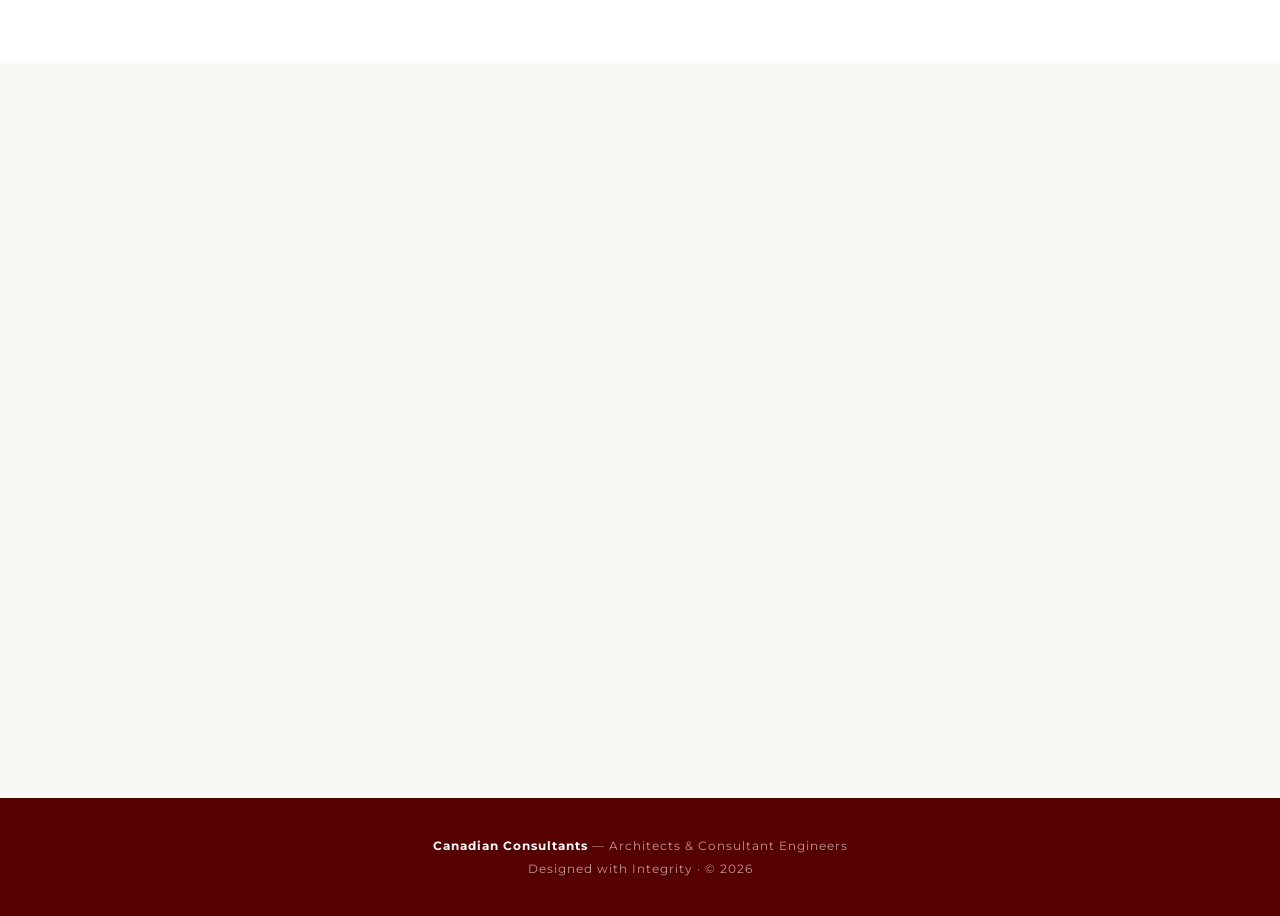
==== commit 48e20bf5: "Add files via upload" ====
--- a/index.html
+++ b/index.html
@@ -6,6 +6,7 @@
   <title>Canadian Consultants – Architects &amp; Consultant Engineers</title>
   <link rel="icon" type="image/png" href="images/logo.png">
   <link href="https://fonts.googleapis.com/css2?family=Playfair+Display:wght@400;600;700;900&family=Cormorant+Garamond:wght@300;400;500;600&family=Montserrat:wght@300;400;500;600;700&display=swap" rel="stylesheet">
+  <link rel="stylesheet" href="css/nav.css">
   <link rel="stylesheet" href="css/style.css">
 </head>
 <body>
@@ -16,12 +17,12 @@
 <!-- SIDEBAR DRAWER -->
 <aside class="sidebar" id="sidebar">
   <ul class="sidebar-menu">
-    <li><a href="#" class="active">Home <svg viewBox="0 0 24 24"><path d="M5 12h14M12 5l7 7-7 7"/></svg></a></li>
-    <li><a href="https://www.canadian-consultants.com/about-us" target="_blank" rel="noopener">About Us <svg viewBox="0 0 24 24"><path d="M5 12h14M12 5l7 7-7 7"/></svg></a></li>
+    <li><a href="index.html" class="active">Home <svg viewBox="0 0 24 24"><path d="M5 12h14M12 5l7 7-7 7"/></svg></a></li>
+    <li><a href="about-us.html">About Us <svg viewBox="0 0 24 24"><path d="M5 12h14M12 5l7 7-7 7"/></svg></a></li>
     <li><a href="https://www.canadian-consultants.com/meet-our-heroes" target="_blank" rel="noopener">Meet Our Heroes <svg viewBox="0 0 24 24"><path d="M5 12h14M12 5l7 7-7 7"/></svg></a></li>
-    <li><a href="https://www.canadian-consultants.com/projects" target="_blank" rel="noopener">Projects <svg viewBox="0 0 24 24"><path d="M5 12h14M12 5l7 7-7 7"/></svg></a></li>
+    <li><a href="projects.html">Projects <svg viewBox="0 0 24 24"><path d="M5 12h14M12 5l7 7-7 7"/></svg></a></li>
     <li><a href="https://www.canadian-consultants.com/services" target="_blank" rel="noopener">Services <svg viewBox="0 0 24 24"><path d="M5 12h14M12 5l7 7-7 7"/></svg></a></li>
-    <li><a href="https://www.canadian-consultants.com/contact" target="_blank" rel="noopener">Contact Us <svg viewBox="0 0 24 24"><path d="M5 12h14M12 5l7 7-7 7"/></svg></a></li>
+    <li><a href="contact.html">Contact Us <svg viewBox="0 0 24 24"><path d="M5 12h14M12 5l7 7-7 7"/></svg></a></li>
     <li><a href="https://www.canadian-consultants.com/careers" target="_blank" rel="noopener">Careers <svg viewBox="0 0 24 24"><path d="M5 12h14M12 5l7 7-7 7"/></svg></a></li>
   </ul>
   <div class="sidebar-logo">
@@ -33,7 +34,7 @@
 <div class="search-overlay" id="searchOverlay">
   <button class="search-close" onclick="closeSearch()">×</button>
   <div class="search-form">
-    <svg viewBox="0 0 24 24" style="width:28px;height:28px;stroke:rgba(255,255,255,0.6);fill:none;stroke-width:2;stroke-linecap:round;flex-shrink:0">
+    <svg viewBox="0 0 24 24" style="width:28px;height:28px;stroke:rgba(255,255,255,0.5);fill:none;stroke-width:2;stroke-linecap:round;flex-shrink:0">
       <circle cx="11" cy="11" r="8"/><path d="m21 21-4.35-4.35"/>
     </svg>
     <input type="text" placeholder="Search…" id="searchInput" autocomplete="off">
@@ -64,7 +65,7 @@
   <p class="hero-eyebrow">Architects &amp; Consultant Engineers</p>
   <h1 class="hero-slogan">DESIGNED WITH<br><span>INTEGRITY</span></h1>
   <p class="hero-sub">Take a closer look at our architectural masterpieces</p>
-  <a href="https://www.canadian-consultants.com/projects" class="btn-primary" target="_blank" rel="noopener">
+  <a href="projects.html" class="btn-primary">
     View Our Projects
     <svg viewBox="0 0 24 24" fill="none" stroke="currentColor" stroke-width="2.5" stroke-linecap="round" stroke-linejoin="round">
       <path d="M5 12h14M12 5l7 7-7 7"/>
@@ -163,7 +164,7 @@
         </svg>
       </div>
     </a>
-    <a href="https://www.canadian-consultants.com/about-us" class="nav-card reveal" target="_blank" rel="noopener">
+    <a href="about-us.html" class="nav-card reveal">
       <div class="nav-card-text">
         <span class="nav-card-num">02</span>
         <span class="nav-card-title">About Us</span>
@@ -185,7 +186,7 @@
         </svg>
       </div>
     </a>
-    <a href="https://www.canadian-consultants.com/contact" class="nav-card reveal" target="_blank" rel="noopener">
+    <a href="contact.html" class="nav-card reveal">
       <div class="nav-card-text">
         <span class="nav-card-num">04</span>
         <span class="nav-card-title">Contact Us</span>
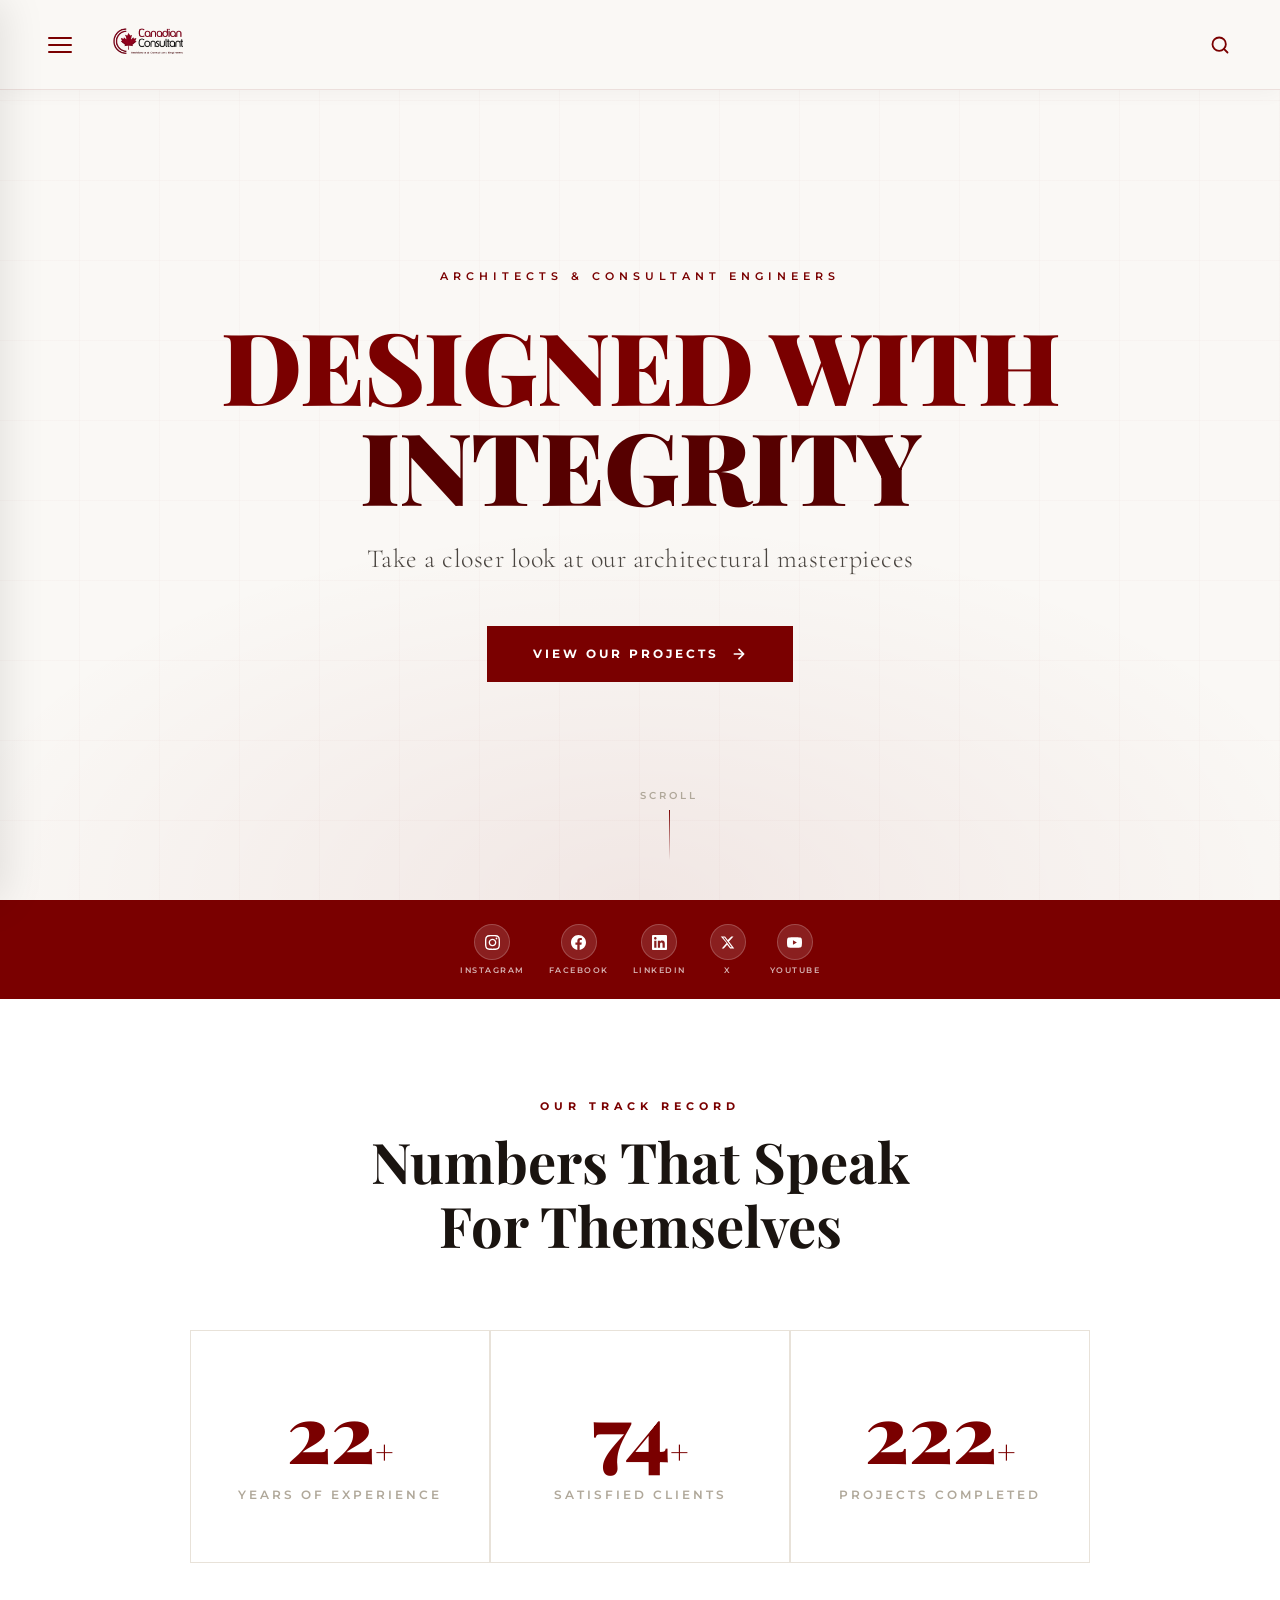
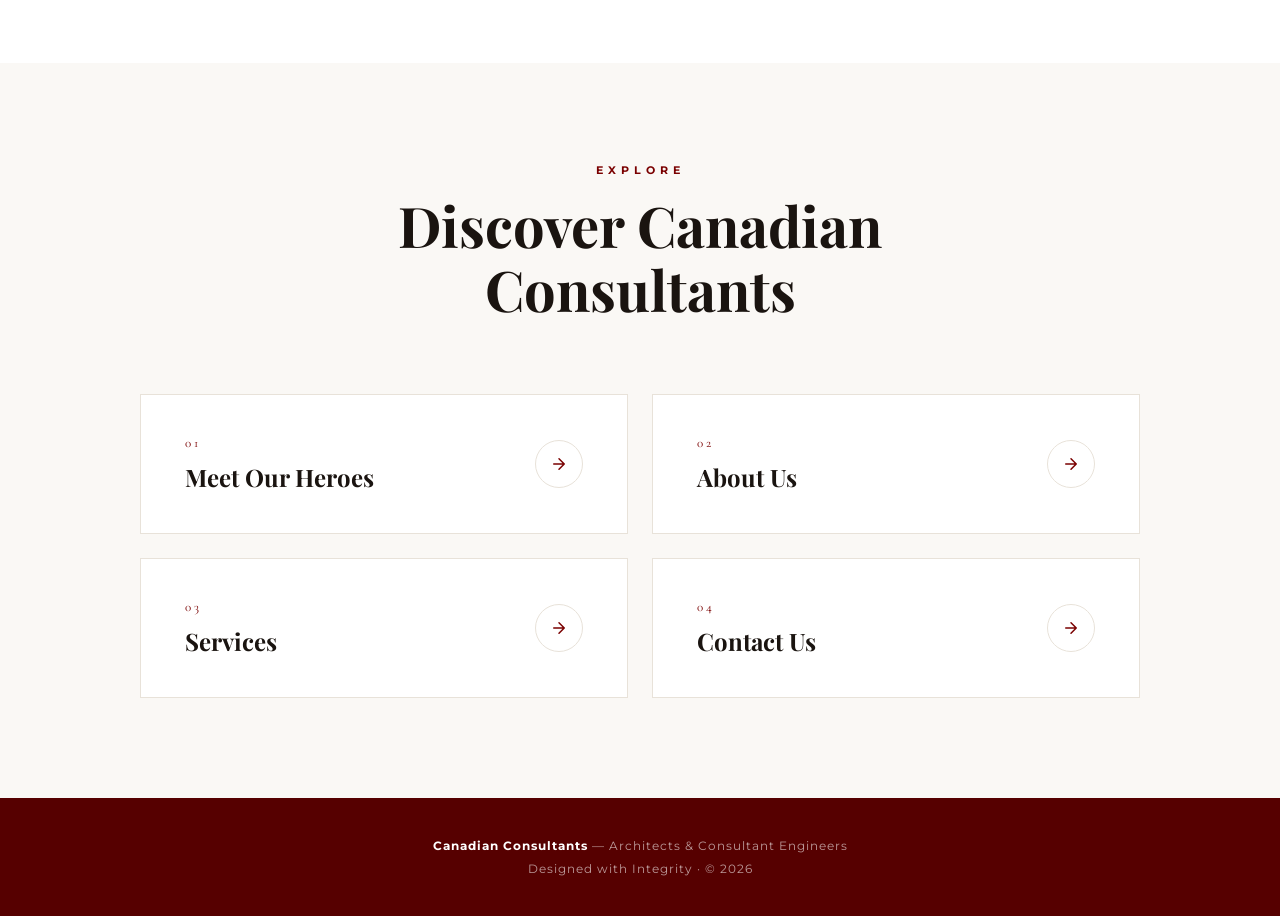
==== commit 2979620b: "Add files via upload" ====
--- a/index.html
+++ b/index.html
@@ -34,7 +34,7 @@
 <div class="search-overlay" id="searchOverlay">
   <button class="search-close" onclick="closeSearch()">×</button>
   <div class="search-form">
-    <svg viewBox="0 0 24 24" style="width:28px;height:28px;stroke:rgba(255,255,255,0.5);fill:none;stroke-width:2;stroke-linecap:round;flex-shrink:0">
+    <svg viewBox="0 0 24 24">
       <circle cx="11" cy="11" r="8"/><path d="m21 21-4.35-4.35"/>
     </svg>
     <input type="text" placeholder="Search…" id="searchInput" autocomplete="off">
@@ -47,13 +47,13 @@
     <button class="menu-btn" id="menuBtn" onclick="toggleSidebar()" aria-label="Open menu">
       <span></span><span></span><span></span>
     </button>
-    <div class="nav-logo-inline">
+    <a href="index.html" class="nav-logo-wrap">
       <img src="images/logo.png" alt="Canadian Consultants">
-    </div>
+    </a>
   </div>
   <div class="nav-right">
     <button class="search-btn" onclick="openSearch()" aria-label="Search">
-      <svg viewBox="0 0 24 24" stroke-linejoin="round">
+      <svg viewBox="0 0 24 24">
         <circle cx="11" cy="11" r="8"/><path d="m21 21-4.35-4.35"/>
       </svg>
     </button>
@@ -80,47 +80,36 @@
 <!-- SOCIAL MEDIA -->
 <section class="social-section">
   <div class="social-inner">
-
-    <!-- Instagram -->
     <a class="social-link" href="https://www.instagram.com/canadianconsultants_?igsh=MWlhd2Jpdmk3ZHo0aQ==" target="_blank" rel="noopener">
       <div class="social-icon">
         <svg viewBox="0 0 24 24"><path d="M12 2.163c3.204 0 3.584.012 4.85.07 3.252.148 4.771 1.691 4.919 4.919.058 1.265.069 1.645.069 4.849 0 3.205-.012 3.584-.069 4.849-.149 3.225-1.664 4.771-4.919 4.919-1.266.058-1.644.07-4.85.07-3.204 0-3.584-.012-4.849-.07-3.26-.149-4.771-1.699-4.919-4.92-.058-1.265-.07-1.644-.07-4.849 0-3.204.013-3.583.07-4.849.149-3.227 1.664-4.771 4.919-4.919 1.266-.057 1.645-.069 4.849-.069zm0-2.163c-3.259 0-3.667.014-4.947.072-4.358.2-6.78 2.618-6.98 6.98-.059 1.281-.073 1.689-.073 4.948 0 3.259.014 3.668.072 4.948.2 4.358 2.618 6.78 6.98 6.98 1.281.058 1.689.072 4.948.072 3.259 0 3.668-.014 4.948-.072 4.354-.2 6.782-2.618 6.979-6.98.059-1.28.073-1.689.073-4.948 0-3.259-.014-3.667-.072-4.947-.196-4.354-2.617-6.78-6.979-6.98-1.281-.059-1.69-.073-4.949-.073zm0 5.838c-3.403 0-6.162 2.759-6.162 6.162s2.759 6.163 6.162 6.163 6.162-2.759 6.162-6.163c0-3.403-2.759-6.162-6.162-6.162zm0 10.162c-2.209 0-4-1.79-4-4 0-2.209 1.791-4 4-4s4 1.791 4 4c0 2.21-1.791 4-4 4zm6.406-11.845c-.796 0-1.441.645-1.441 1.44s.645 1.44 1.441 1.44c.795 0 1.439-.645 1.439-1.44s-.644-1.44-1.439-1.44z"/></svg>
       </div>
       <span class="social-name">Instagram</span>
     </a>
-
-    <!-- Facebook -->
     <a class="social-link" href="https://www.facebook.com/share/1GUWWhjhip/?mibextid=wwXIfr" target="_blank" rel="noopener">
       <div class="social-icon">
         <svg viewBox="0 0 24 24"><path d="M24 12.073c0-6.627-5.373-12-12-12s-12 5.373-12 12c0 5.99 4.388 10.954 10.125 11.854v-8.385H7.078v-3.47h3.047V9.43c0-3.007 1.792-4.669 4.533-4.669 1.312 0 2.686.235 2.686.235v2.953H15.83c-1.491 0-1.956.925-1.956 1.874v2.25h3.328l-.532 3.47h-2.796v8.385C19.612 23.027 24 18.062 24 12.073z"/></svg>
       </div>
       <span class="social-name">Facebook</span>
     </a>
-
-    <!-- LinkedIn -->
-    <a class="social-link" href="https://www.linkedin.com/posts/canadian-engineering-consultants_%D8%A5%D9%84%D9%89-%D8%A3%D8%A8%D9%86%D8%A7%D8%A1-%D8%A7%D9%84%D9%88%D8%B7%D9%86-%D9%88%D9%83%D9%84-%D9%85%D9%86-%D9%8A%D8%B9%D8%AA%D8%A8%D8%B1%D9%87-%D9%88%D8%B7%D9%86%D8%A7-%D9%83%D9%84-activity-7441147929005826048-ZTXk" target="_blank" rel="noopener">
+    <a class="social-link" href="https://www.linkedin.com/company/canadian-engineering-consultants" target="_blank" rel="noopener">
       <div class="social-icon">
         <svg viewBox="0 0 24 24"><path d="M20.447 20.452h-3.554v-5.569c0-1.328-.027-3.037-1.852-3.037-1.853 0-2.136 1.445-2.136 2.939v5.667H9.351V9h3.414v1.561h.046c.477-.9 1.637-1.85 3.37-1.85 3.601 0 4.267 2.37 4.267 5.455v6.286zM5.337 7.433c-1.144 0-2.063-.926-2.063-2.065 0-1.138.92-2.063 2.063-2.063 1.14 0 2.064.925 2.064 2.063 0 1.139-.925 2.065-2.064 2.065zm1.782 13.019H3.555V9h3.564v11.452zM22.225 0H1.771C.792 0 0 .774 0 1.729v20.542C0 23.227.792 24 1.771 24h20.451C23.2 24 24 23.227 24 22.271V1.729C24 .774 23.2 0 22.222 0h.003z"/></svg>
       </div>
       <span class="social-name">LinkedIn</span>
     </a>
-
-    <!-- X / Twitter -->
     <a class="social-link" href="https://x.com/emad_elshirbiny?s=21" target="_blank" rel="noopener">
       <div class="social-icon">
         <svg viewBox="0 0 24 24"><path d="M18.244 2.25h3.308l-7.227 8.26 8.502 11.24H16.17l-4.714-6.231-5.401 6.231H2.744l7.73-8.835L1.254 2.25H8.08l4.26 5.632 5.905-5.632zm-1.161 17.52h1.833L7.084 4.126H5.117z"/></svg>
       </div>
       <span class="social-name">X</span>
     </a>
-
-    <!-- YouTube -->
-    <a class="social-link" href="https://www.youtube.com" target="_blank" rel="noopener">
+    <a class="social-link" href="https://www.youtube.com/@canadianconsultants" target="_blank" rel="noopener">
       <div class="social-icon">
         <svg viewBox="0 0 24 24"><path d="M23.498 6.186a3.016 3.016 0 0 0-2.122-2.136C19.505 3.545 12 3.545 12 3.545s-7.505 0-9.377.505A3.017 3.017 0 0 0 .502 6.186C0 8.07 0 12 0 12s0 3.93.502 5.814a3.016 3.016 0 0 0 2.122 2.136c1.871.505 9.376.505 9.376.505s7.505 0 9.377-.505a3.015 3.015 0 0 0 2.122-2.136C24 15.93 24 12 24 12s0-3.93-.502-5.814zM9.545 15.568V8.432L15.818 12l-6.273 3.568z"/></svg>
       </div>
       <span class="social-name">YouTube</span>
     </a>
-
   </div>
 </section>
 
--- a/css/nav.css
+++ b/css/nav.css
@@ -0,0 +1,269 @@
+/* ============================================================
+   css/nav.css — Shared navigation, sidebar & utility styles
+   Include on every page alongside its page-specific CSS
+   ============================================================ */
+
+/* ── Sidebar Overlay ──────────────────────────────────────── */
+.sidebar-overlay {
+  position: fixed;
+  inset: 0;
+  background: rgba(0, 0, 0, 0.42);
+  z-index: 240;
+  opacity: 0;
+  pointer-events: none;
+  transition: opacity 0.35s ease;
+}
+.sidebar-overlay.open {
+  opacity: 1;
+  pointer-events: all;
+}
+
+/* ── Sidebar Drawer ───────────────────────────────────────── */
+.sidebar {
+  position: fixed;
+  top: 0; left: 0; bottom: 0;
+  width: 300px;
+  background: #fff;
+  border-right: 3px solid #7A0000;
+  z-index: 1000;
+  transform: translateX(-100%);
+  transition: transform 0.42s cubic-bezier(0.25, 0.46, 0.45, 0.94);
+  display: flex;
+  flex-direction: column;
+  padding: 100px 0 44px;
+  box-shadow: 4px 0 40px rgba(0,0,0,0.10);
+}
+.sidebar.open {
+  transform: translateX(0);
+}
+.sidebar-menu {
+  list-style: none;
+  margin: 0; padding: 0;
+  flex: 1;
+}
+.sidebar-menu li {
+  border-bottom: 1px solid #e8e2d9;
+}
+.sidebar-menu li a {
+  display: flex;
+  align-items: center;
+  justify-content: space-between;
+  padding: 18px 36px;
+  color: #1a1410;
+  text-decoration: none;
+  font-family: 'Montserrat', sans-serif;
+  font-size: 12px;
+  font-weight: 600;
+  letter-spacing: 0.15em;
+  text-transform: uppercase;
+  transition: color 0.25s, background 0.2s, padding-left 0.25s;
+}
+.sidebar-menu li a:hover {
+  color: #7A0000;
+  background: rgba(122,0,0,0.04);
+  padding-left: 44px;
+}
+.sidebar-menu li a.active {
+  color: #7A0000;
+  background: rgba(122,0,0,0.05);
+  border-left: 3px solid #7A0000;
+  padding-left: 33px;
+  font-weight: 700;
+}
+.sidebar-menu li a svg {
+  width: 14px; height: 14px;
+  stroke: #7A0000;
+  fill: none;
+  stroke-width: 2;
+  stroke-linecap: round;
+  stroke-linejoin: round;
+  flex-shrink: 0;
+  opacity: 0.5;
+  transition: opacity 0.2s, transform 0.2s;
+}
+.sidebar-menu li a:hover svg,
+.sidebar-menu li a.active svg {
+  opacity: 1;
+}
+.sidebar-menu li a:hover svg { transform: translateX(4px); }
+.sidebar-logo {
+  padding: 28px 36px 0;
+  border-top: 1px solid #e8e2d9;
+  margin-top: auto;
+}
+.sidebar-logo img {
+  height: 44px;
+  opacity: 0.5;
+  object-fit: contain;
+}
+
+/* ── Hamburger / Menu Button ──────────────────────────────── */
+.menu-btn {
+  background: none;
+  border: none;
+  cursor: pointer;
+  padding: 8px;
+  display: flex;
+  flex-direction: column;
+  justify-content: center;
+  gap: 5px;
+  outline: none;
+  flex-shrink: 0;
+  border-radius: 4px;
+  transition: background 0.2s;
+}
+.menu-btn:hover { background: rgba(122,0,0,0.06); }
+.menu-btn span {
+  display: block;
+  width: 24px; height: 2px;
+  background: #7A0000;
+  border-radius: 2px;
+  transition: transform 0.3s ease, opacity 0.3s ease;
+}
+.menu-btn.open span:nth-child(1) { transform: translateY(7px) rotate(45deg); }
+.menu-btn.open span:nth-child(2) { opacity: 0; transform: scaleX(0); }
+.menu-btn.open span:nth-child(3) { transform: translateY(-7px) rotate(-45deg); }
+
+/* ── Unified Nav Bar ──────────────────────────────────────── */
+nav {
+  position: fixed; top: 0; left: 0; right: 0; z-index: 200;
+  display: flex; align-items: center; justify-content: space-between;
+  padding: 8px 40px;
+  background: rgba(250,248,245,0.97);
+  backdrop-filter: blur(16px);
+  border-bottom: 1px solid rgba(122,0,0,0.10);
+  box-shadow: 0 2px 20px rgba(0,0,0,0.04);
+  min-height: 90px;
+  gap: 16px;
+  transition: background 0.3s, box-shadow 0.3s;
+}
+nav.scrolled {
+  background: rgba(250,248,245,0.99);
+  box-shadow: 0 4px 32px rgba(0,0,0,0.08);
+}
+.nav-left {
+  display: flex; align-items: center; gap: 16px;
+  flex-shrink: 0;
+}
+.nav-logo-wrap {
+  display: flex; align-items: center;
+  text-decoration: none;
+}
+.nav-logo-wrap img,
+.nav-logo img {
+  height: 72px;
+  width: auto;
+  object-fit: contain;
+  display: block;
+}
+.nav-right {
+  display: flex; align-items: center;
+  gap: 10px;
+}
+
+/* ── Inline Search Bar (inner pages) ─────────────────────── */
+.nav-search {
+  display: flex; align-items: center; gap: 10px;
+  border: 1.5px solid #e8e2d9;
+  border-radius: 50px;
+  padding: 9px 20px;
+  background: rgba(255,255,255,0.8);
+  transition: border-color 0.2s, box-shadow 0.2s;
+}
+.nav-search:focus-within {
+  border-color: rgba(122,0,0,0.4);
+  box-shadow: 0 0 0 3px rgba(122,0,0,0.07);
+}
+.nav-search svg {
+  width: 16px; height: 16px;
+  stroke: #7A0000;
+  fill: none;
+  stroke-width: 2.2;
+  stroke-linecap: round;
+  stroke-linejoin: round;
+  flex-shrink: 0;
+}
+.nav-search input {
+  background: none; border: none; outline: none;
+  color: #1a1410;
+  font-family: 'Montserrat', sans-serif;
+  font-size: 13px;
+  width: 190px;
+}
+.nav-search input::placeholder { color: #b0a89a; }
+
+/* ── Search Button + Overlay (index.html) ────────────────── */
+.search-btn {
+  background: none; border: none; cursor: pointer;
+  display: flex; align-items: center; justify-content: center;
+  width: 42px; height: 42px; border-radius: 50%;
+  transition: background 0.2s;
+  outline: none;
+}
+.search-btn:hover { background: rgba(122,0,0,0.08); }
+.search-btn svg {
+  width: 20px; height: 20px;
+  stroke: #7A0000; fill: none;
+  stroke-width: 2.2; stroke-linecap: round;
+}
+.search-overlay {
+  position: fixed; inset: 0;
+  background: rgba(122,0,0,0.96);
+  z-index: 1100;
+  display: flex; flex-direction: column;
+  align-items: center; justify-content: center;
+  opacity: 0; pointer-events: none;
+  transition: opacity 0.3s ease;
+}
+.search-overlay.open {
+  opacity: 1; pointer-events: all;
+}
+.search-form {
+  display: flex; align-items: center; gap: 16px;
+  border-bottom: 2px solid rgba(255,255,255,0.5);
+  padding-bottom: 14px;
+  width: min(580px, 88vw);
+}
+.search-form input {
+  background: none; border: none; outline: none;
+  font-family: 'Playfair Display', serif;
+  font-size: 32px; color: white; width: 100%;
+  font-weight: 400;
+}
+.search-form input::placeholder { color: rgba(255,255,255,0.35); }
+.search-form svg {
+  width: 28px; height: 28px;
+  stroke: rgba(255,255,255,0.5); fill: none;
+  stroke-width: 2; stroke-linecap: round;
+  flex-shrink: 0;
+}
+.search-close {
+  position: absolute; top: 26px; right: 36px;
+  background: none; border: none; cursor: pointer;
+  color: rgba(255,255,255,0.6); font-size: 32px; line-height: 1;
+  transition: color 0.2s; outline: none;
+}
+.search-close:hover { color: white; }
+
+/* ── Scroll Reveal ────────────────────────────────────────── */
+.reveal {
+  opacity: 0;
+  transform: translateY(28px);
+  transition: opacity 0.65s ease, transform 0.65s ease;
+}
+.reveal.visible {
+  opacity: 1;
+  transform: translateY(0);
+}
+
+/* ── Responsive ───────────────────────────────────────────── */
+@media (max-width: 768px) {
+  nav { padding: 8px 20px; min-height: 72px; }
+  .nav-logo-wrap img, .nav-logo img { height: 56px; }
+  .nav-search input { width: 130px; }
+  .sidebar { width: 280px; }
+}
+@media (max-width: 480px) {
+  .nav-search input { width: 90px; }
+  .nav-search { padding: 8px 14px; }
+}
--- a/css/style.css
+++ b/css/style.css
@@ -21,42 +21,12 @@
   overflow-x: hidden;
 }
 
-/* ===== NAV ===== */
-nav {
-  position: fixed; top: 0; left: 0; right: 0; z-index: 200;
-  display: flex; align-items: center; justify-content: space-between;
-  padding: 10px 40px;
-  background: rgba(250,248,245,0.96);
-  backdrop-filter: blur(14px);
-  border-bottom: 1px solid rgba(122,0,0,0.12);
-  transition: all 0.3s ease;
-  gap: 20px;
-}
-.nav-left { display: flex; align-items: center; gap: 16px; }
-.nav-logo-inline img {
-  height: 70px;
-  object-fit: contain;
-  display: block;
-}
-.nav-right { display: flex; align-items: center; }
-
-/* Hamburger */
-.menu-btn {
-  background: none; border: none; cursor: pointer;
-  display: flex; flex-direction: column; justify-content: center;
-  gap: 5px; padding: 8px; border-radius: 4px;
-  transition: background 0.2s;
-  flex-shrink: 0;
-}
-.menu-btn:hover { background: rgba(122,0,0,0.06); }
-.menu-btn span {
-  display: block; width: 24px; height: 2px;
-  background: var(--crimson); border-radius: 2px;
-  transition: transform 0.3s ease, opacity 0.3s ease;
-}
-.menu-btn.open span:nth-child(1) { transform: translateY(7px) rotate(45deg); }
-.menu-btn.open span:nth-child(2) { opacity: 0; }
-.menu-btn.open span:nth-child(3) { transform: translateY(-7px) rotate(-45deg); }
+/* Nav styles are in css/nav.css */
+
+
+
+
+
 
 /* Search button */
 .search-btn {
@@ -73,92 +43,9 @@
   stroke-width: 2.2; stroke-linecap: round;
 }
 
-/* ===== SEARCH OVERLAY ===== */
-.search-overlay {
-  position: fixed; top: 0; left: 0; right: 0; bottom: 0;
-  background: rgba(122,0,0,0.96);
-  z-index: 300; display: flex; align-items: center; justify-content: center;
-  opacity: 0; pointer-events: none;
-  transition: opacity 0.3s ease;
-}
-.search-overlay.open { opacity: 1; pointer-events: all; }
-.search-form {
-  display: flex; align-items: center; gap: 16px;
-  border-bottom: 2px solid rgba(255,255,255,0.5);
-  padding-bottom: 12px; width: 560px; max-width: 90vw;
-}
-.search-form input {
-  background: none; border: none; outline: none;
-  font-family: 'Playfair Display', serif;
-  font-size: 32px; color: white; width: 100%;
-}
-.search-form input::placeholder { color: rgba(255,255,255,0.4); }
-.search-close {
-  position: absolute; top: 28px; right: 40px;
-  background: none; border: none; cursor: pointer;
-  color: white; font-size: 32px; line-height: 1;
-  opacity: 0.7; transition: opacity 0.2s;
-}
-.search-close:hover { opacity: 1; }
-
-/* ===== SIDEBAR ===== */
-.sidebar {
-  position: fixed; top: 0; left: 0; bottom: 0;
-  width: 320px; z-index: 250;
-  background: var(--white);
-  box-shadow: 4px 0 40px rgba(0,0,0,0.12);
-  transform: translateX(-100%);
-  transition: transform 0.4s cubic-bezier(0.4,0,0.2,1);
-  display: flex; flex-direction: column;
-  padding: 100px 0 40px;
-  border-right: 3px solid var(--crimson);
-}
-.sidebar.open { transform: translateX(0); }
-.sidebar-overlay {
-  position: fixed; inset: 0; z-index: 240;
-  background: rgba(0,0,0,0.35);
-  opacity: 0; pointer-events: none;
-  transition: opacity 0.3s;
-}
-.sidebar-overlay.open { opacity: 1; pointer-events: all; }
-
-.sidebar-menu { list-style: none; padding: 0; flex: 1; }
-.sidebar-menu li { border-bottom: 1px solid var(--gray-light); }
-.sidebar-menu a {
-  display: flex; align-items: center; justify-content: space-between;
-  padding: 18px 36px;
-  font-family: 'Montserrat', sans-serif;
-  font-size: 13px; font-weight: 600; letter-spacing: 2px;
-  text-transform: uppercase; color: var(--text);
-  text-decoration: none;
-  transition: background 0.2s, color 0.2s, padding-left 0.25s;
-}
-.sidebar-menu a:hover {
-  background: rgba(122,0,0,0.04);
-  color: var(--crimson);
-  padding-left: 44px;
-}
-.sidebar-menu a svg {
-  width: 14px; height: 14px;
-  stroke: var(--crimson); fill: none;
-  stroke-width: 2.2; stroke-linecap: round;
-  opacity: 0.5; transition: opacity 0.2s, transform 0.2s;
-}
-.sidebar-menu a:hover svg { opacity: 1; transform: translateX(4px); }
-.sidebar-menu a.active {
-  color: var(--crimson);
-  background: rgba(122,0,0,0.05);
-  border-left: 3px solid var(--crimson);
-  padding-left: 33px;
-  font-weight: 700;
-}
-.sidebar-menu a.active svg { opacity: 1; }
-.sidebar-logo {
-  padding: 32px 36px 0;
-  border-top: 1px solid var(--gray-light);
-  margin-top: auto;
-}
-.sidebar-logo img { height: 44px; opacity: 0.5; }
+
+
+
 
 /* ===== HERO ===== */
 .hero {
@@ -167,7 +54,7 @@
   justify-content: center; align-items: center;
   text-align: center;
   position: relative;
-  padding: 120px 40px 80px;
+  padding: 130px 40px 80px;
   background:
     radial-gradient(ellipse 80% 60% at 50% 100%, rgba(122,0,0,0.07) 0%, transparent 70%),
     var(--off-white);
@@ -391,13 +278,12 @@
   to   { opacity: 1; transform: translateY(0); }
 }
 
-.reveal { opacity: 0; transform: translateY(40px); transition: opacity 0.7s ease, transform 0.7s ease; }
-.reveal.visible { opacity: 1; transform: translateY(0); }
+
 
 /* ===== RESPONSIVE ===== */
 @media (max-width: 768px) {
-  nav { padding: 12px 20px; }
-  .nav-logo-inline img { height: 52px; }
+  /* nav responsive overrides handled in nav.css */
+  
   .hero { padding: 100px 24px 80px; }
   .social-section { padding: 48px 24px; }
   .stats-section, .links-section { padding: 72px 24px; }
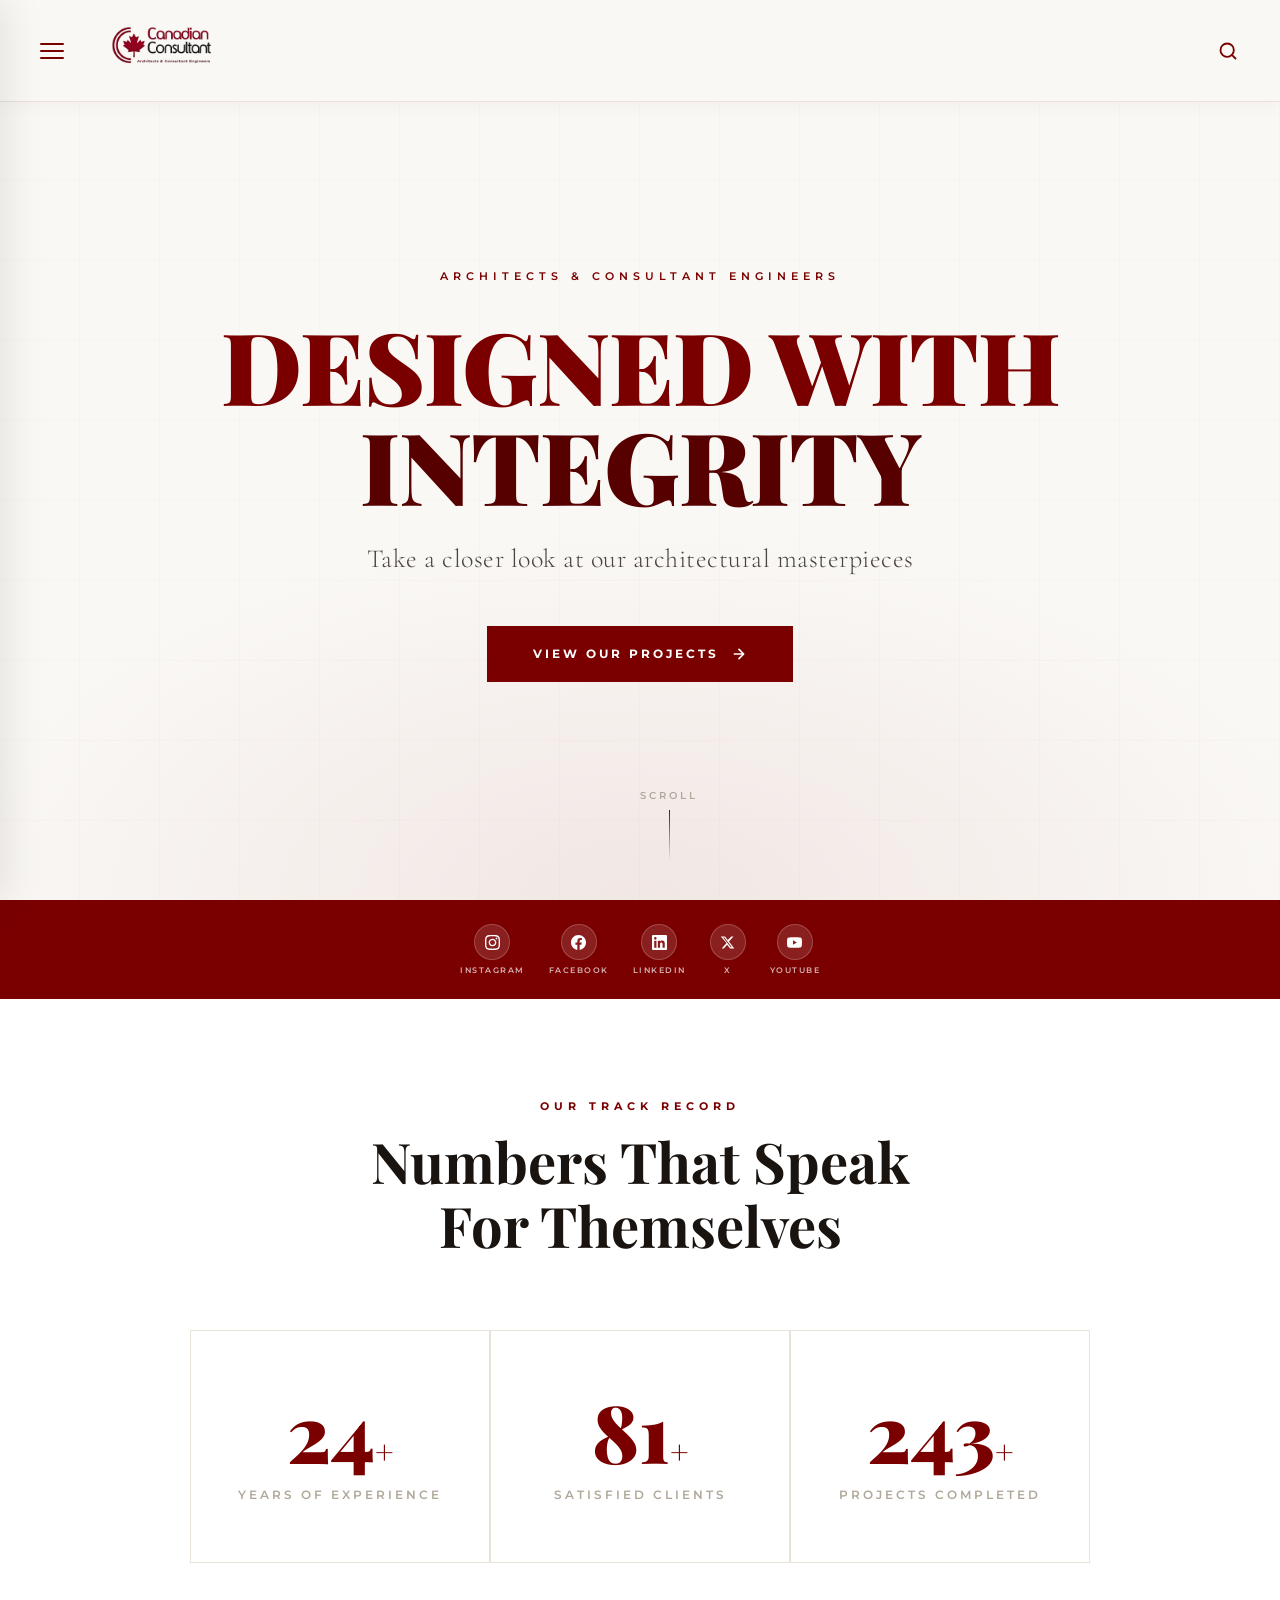
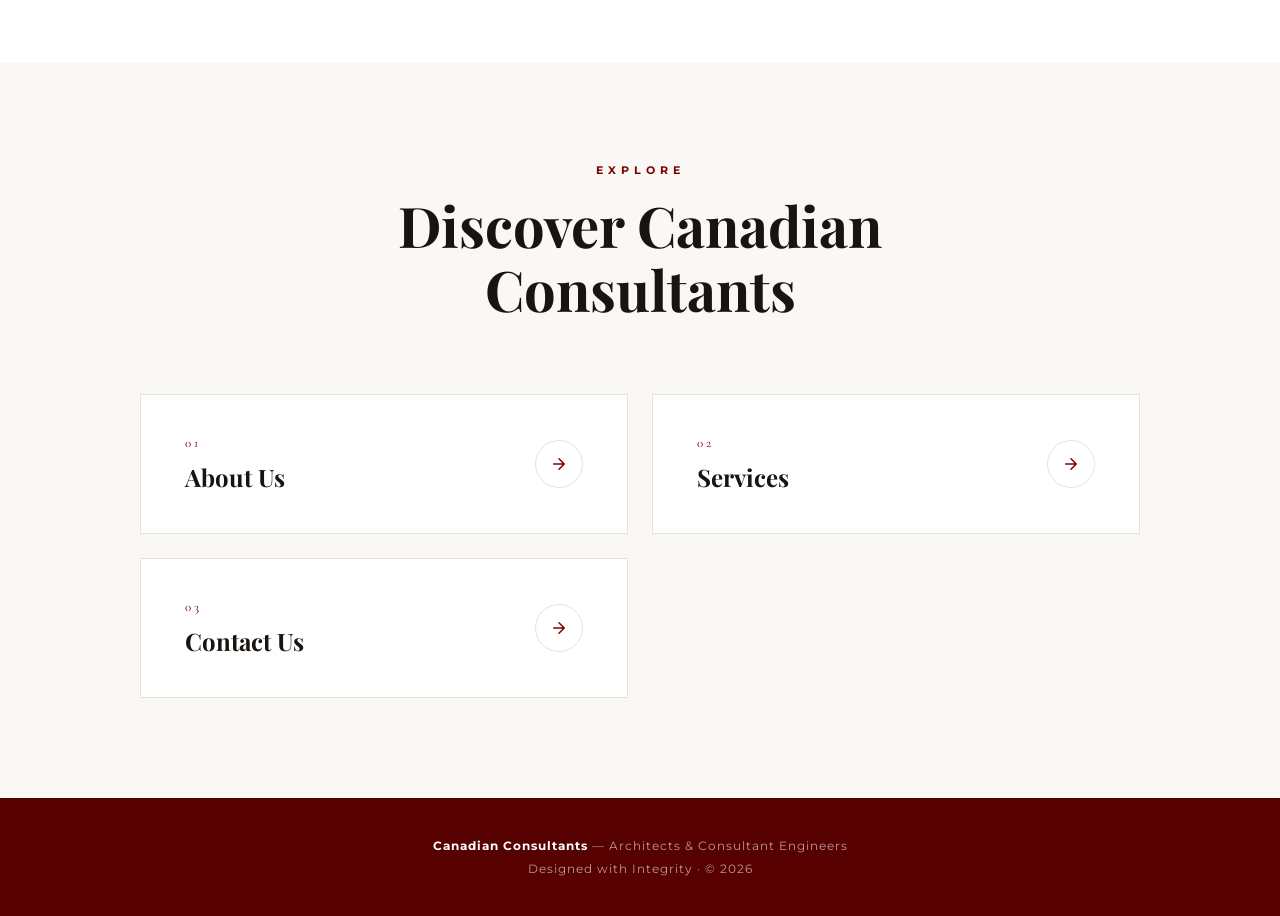
==== commit 7543a9f6: "Add files via upload" ====
--- a/index.html
+++ b/index.html
@@ -19,11 +19,9 @@
   <ul class="sidebar-menu">
     <li><a href="index.html" class="active">Home <svg viewBox="0 0 24 24"><path d="M5 12h14M12 5l7 7-7 7"/></svg></a></li>
     <li><a href="about-us.html">About Us <svg viewBox="0 0 24 24"><path d="M5 12h14M12 5l7 7-7 7"/></svg></a></li>
-    <li><a href="https://www.canadian-consultants.com/meet-our-heroes" target="_blank" rel="noopener">Meet Our Heroes <svg viewBox="0 0 24 24"><path d="M5 12h14M12 5l7 7-7 7"/></svg></a></li>
     <li><a href="projects.html">Projects <svg viewBox="0 0 24 24"><path d="M5 12h14M12 5l7 7-7 7"/></svg></a></li>
-    <li><a href="https://www.canadian-consultants.com/services" target="_blank" rel="noopener">Services <svg viewBox="0 0 24 24"><path d="M5 12h14M12 5l7 7-7 7"/></svg></a></li>
+    <li><a href="services.html">Services <svg viewBox="0 0 24 24"><path d="M5 12h14M12 5l7 7-7 7"/></svg></a></li>
     <li><a href="contact.html">Contact Us <svg viewBox="0 0 24 24"><path d="M5 12h14M12 5l7 7-7 7"/></svg></a></li>
-    <li><a href="https://www.canadian-consultants.com/careers" target="_blank" rel="noopener">Careers <svg viewBox="0 0 24 24"><path d="M5 12h14M12 5l7 7-7 7"/></svg></a></li>
   </ul>
   <div class="sidebar-logo">
     <img src="images/logo.png" alt="Canadian Consultants">
@@ -142,20 +140,9 @@
     <h2 class="section-title">Discover Canadian<br>Consultants</h2>
   </div>
   <div class="links-grid">
-    <a href="https://www.canadian-consultants.com/meet-our-heroes" class="nav-card reveal" target="_blank" rel="noopener">
+    <a href="about-us.html" class="nav-card reveal">
       <div class="nav-card-text">
         <span class="nav-card-num">01</span>
-        <span class="nav-card-title">Meet Our Heroes</span>
-      </div>
-      <div class="nav-card-arrow">
-        <svg viewBox="0 0 24 24" fill="none" stroke-width="2" stroke-linecap="round" stroke-linejoin="round">
-          <path d="M5 12h14M12 5l7 7-7 7"/>
-        </svg>
-      </div>
-    </a>
-    <a href="about-us.html" class="nav-card reveal">
-      <div class="nav-card-text">
-        <span class="nav-card-num">02</span>
         <span class="nav-card-title">About Us</span>
       </div>
       <div class="nav-card-arrow">
@@ -164,9 +151,9 @@
         </svg>
       </div>
     </a>
-    <a href="https://www.canadian-consultants.com/services" class="nav-card reveal" target="_blank" rel="noopener">
+    <a href="services.html" class="nav-card reveal">
       <div class="nav-card-text">
-        <span class="nav-card-num">03</span>
+        <span class="nav-card-num">02</span>
         <span class="nav-card-title">Services</span>
       </div>
       <div class="nav-card-arrow">
@@ -177,7 +164,7 @@
     </a>
     <a href="contact.html" class="nav-card reveal">
       <div class="nav-card-text">
-        <span class="nav-card-num">04</span>
+        <span class="nav-card-num">03</span>
         <span class="nav-card-title">Contact Us</span>
       </div>
       <div class="nav-card-arrow">
--- a/css/nav.css
+++ b/css/nav.css
@@ -30,7 +30,7 @@
   transition: transform 0.42s cubic-bezier(0.25, 0.46, 0.45, 0.94);
   display: flex;
   flex-direction: column;
-  padding: 100px 0 44px;
+  padding: 120px 0 44px;        /* Clears the tallest breakpoint */
   box-shadow: 4px 0 40px rgba(0,0,0,0.10);
 }
 .sidebar.open {
@@ -128,14 +128,15 @@
 nav {
   position: fixed; top: 0; left: 0; right: 0; z-index: 200;
   display: flex; align-items: center; justify-content: space-between;
-  padding: 8px 40px;
+  padding: 0px 32px;
   background: rgba(250,248,245,0.97);
   backdrop-filter: blur(16px);
   border-bottom: 1px solid rgba(122,0,0,0.10);
   box-shadow: 0 2px 20px rgba(0,0,0,0.04);
-  min-height: 90px;
-  gap: 16px;
+  min-height: clamp(88px, 5vw, 104px);
+  gap: 0px;
   transition: background 0.3s, box-shadow 0.3s;
+  overflow: visible;                 /* Allow logo to break out */
 }
 nav.scrolled {
   background: rgba(250,248,245,0.99);
@@ -144,14 +145,16 @@
 .nav-left {
   display: flex; align-items: center; gap: 16px;
   flex-shrink: 0;
+  overflow: visible;                 /* Allow logo to break out */
 }
 .nav-logo-wrap {
   display: flex; align-items: center;
   text-decoration: none;
+  overflow: visible;                 /* Allow logo to break out */
 }
 .nav-logo-wrap img,
 .nav-logo img {
-  height: 72px;
+  height: clamp(101px, 5.75vw, 120px);   /* ~115% of nav min-height */
   width: auto;
   object-fit: contain;
   display: block;
@@ -166,7 +169,7 @@
   display: flex; align-items: center; gap: 10px;
   border: 1.5px solid #e8e2d9;
   border-radius: 50px;
-  padding: 9px 20px;
+  padding: 0px 20px;
   background: rgba(255,255,255,0.8);
   transition: border-color 0.2s, box-shadow 0.2s;
 }
@@ -258,12 +261,12 @@
 
 /* ── Responsive ───────────────────────────────────────────── */
 @media (max-width: 768px) {
-  nav { padding: 8px 20px; min-height: 72px; }
-  .nav-logo-wrap img, .nav-logo img { height: 56px; }
+  nav { padding: 0px 20px; min-height: 80px; }
+  .nav-logo-wrap img,.nav-logo img { height: 92px; }  /* 115% of 80px */
   .nav-search input { width: 130px; }
   .sidebar { width: 280px; }
 }
 @media (max-width: 480px) {
   .nav-search input { width: 90px; }
   .nav-search { padding: 8px 14px; }
-}
+}
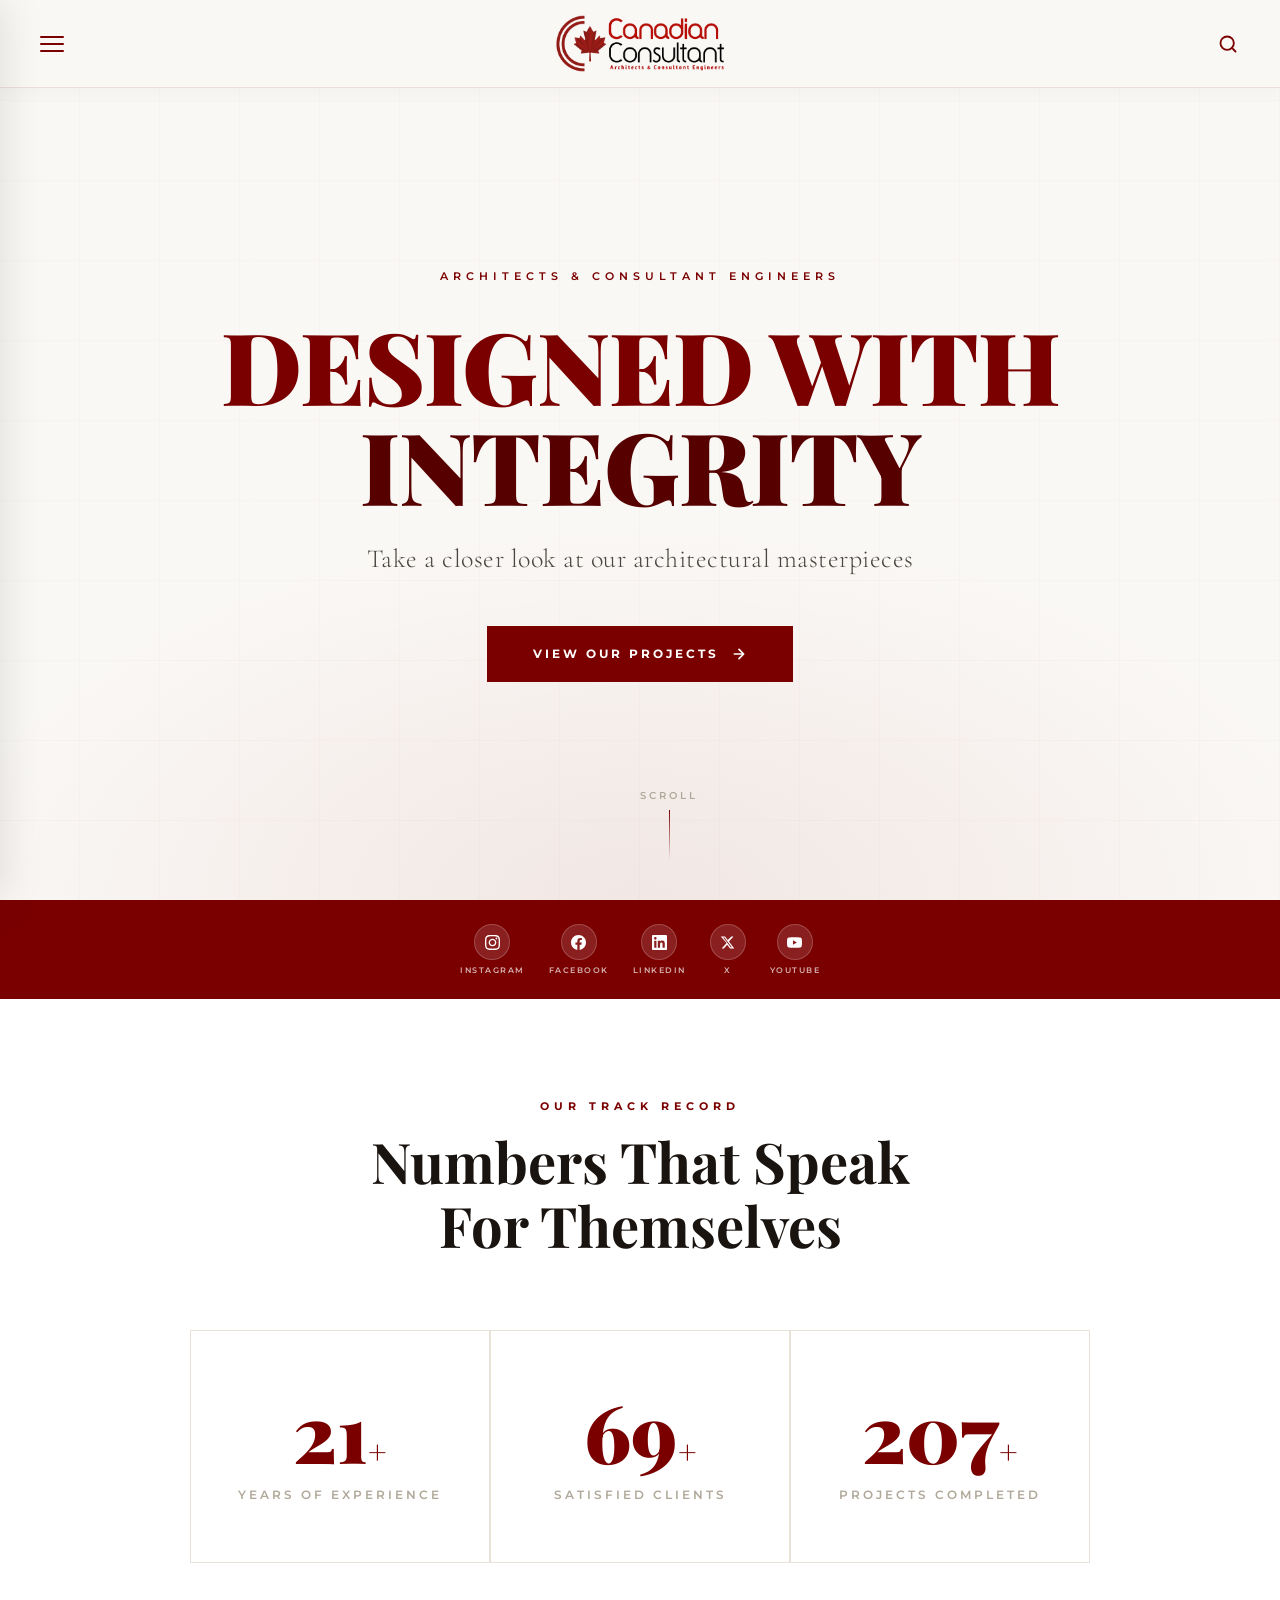
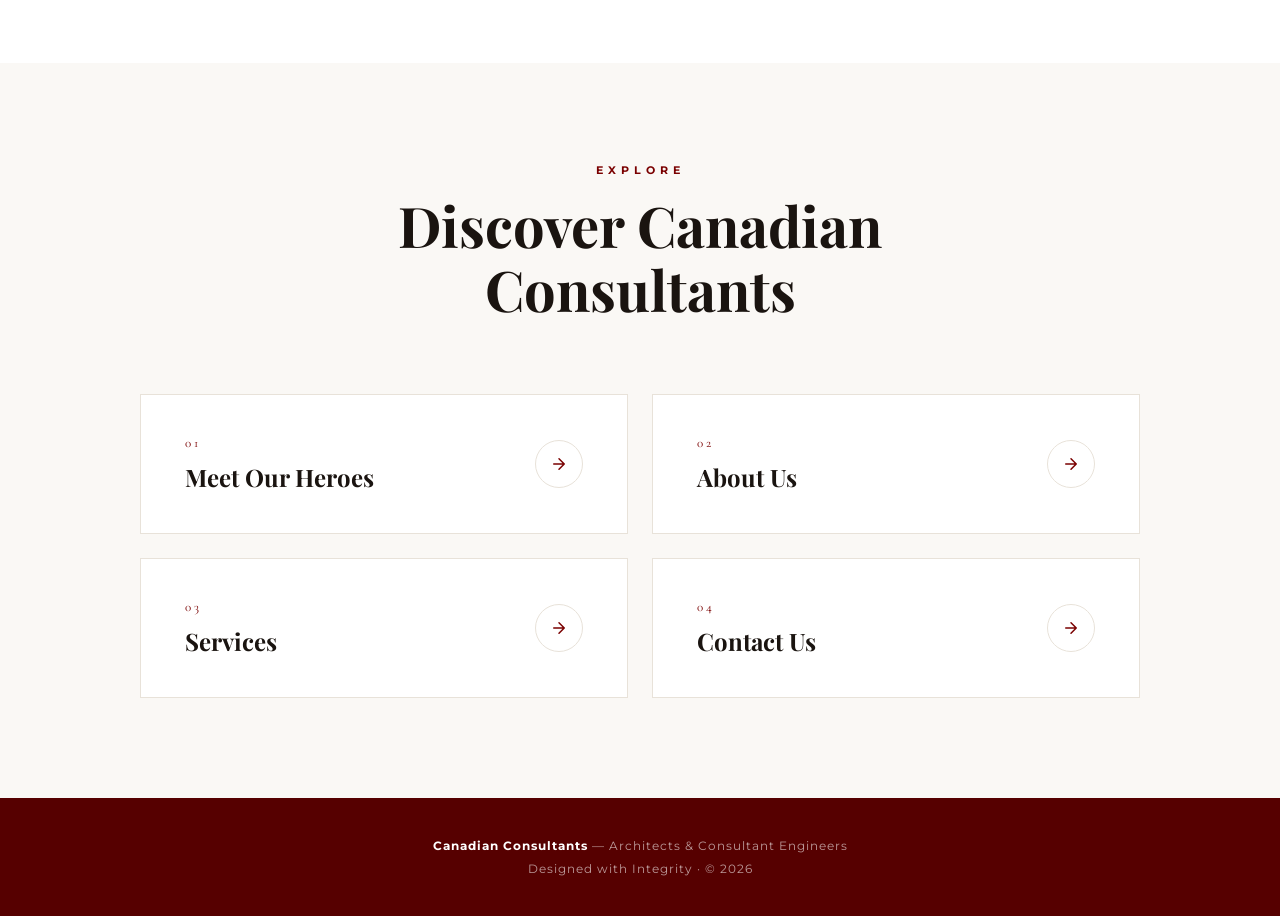
==== commit 72fa7f3d: "Add files via upload" ====
--- a/index.html
+++ b/index.html
@@ -20,7 +20,7 @@
     <li><a href="index.html" class="active">Home <svg viewBox="0 0 24 24"><path d="M5 12h14M12 5l7 7-7 7"/></svg></a></li>
     <li><a href="about-us.html">About Us <svg viewBox="0 0 24 24"><path d="M5 12h14M12 5l7 7-7 7"/></svg></a></li>
     <li><a href="projects.html">Projects <svg viewBox="0 0 24 24"><path d="M5 12h14M12 5l7 7-7 7"/></svg></a></li>
-    <li><a href="services.html">Services <svg viewBox="0 0 24 24"><path d="M5 12h14M12 5l7 7-7 7"/></svg></a></li>
+    <li><a href="https://www.canadian-consultants.com/services" target="_blank" rel="noopener">Services <svg viewBox="0 0 24 24"><path d="M5 12h14M12 5l7 7-7 7"/></svg></a></li>
     <li><a href="contact.html">Contact Us <svg viewBox="0 0 24 24"><path d="M5 12h14M12 5l7 7-7 7"/></svg></a></li>
   </ul>
   <div class="sidebar-logo">
@@ -37,6 +37,7 @@
     </svg>
     <input type="text" placeholder="Search…" id="searchInput" autocomplete="off">
   </div>
+  <div class="overlay-results" id="overlayResults"></div>
 </div>
 
 <!-- NAV -->
@@ -46,7 +47,7 @@
       <span></span><span></span><span></span>
     </button>
     <a href="index.html" class="nav-logo-wrap">
-      <img src="images/logo.png" alt="Canadian Consultants">
+      <img src="images/logo_header.png" alt="Canadian Consultants">
     </a>
   </div>
   <div class="nav-right">
@@ -140,9 +141,20 @@
     <h2 class="section-title">Discover Canadian<br>Consultants</h2>
   </div>
   <div class="links-grid">
+    <a href="https://www.canadian-consultants.com/meet-our-heroes" class="nav-card reveal" target="_blank" rel="noopener">
+      <div class="nav-card-text">
+        <span class="nav-card-num">01</span>
+        <span class="nav-card-title">Meet Our Heroes</span>
+      </div>
+      <div class="nav-card-arrow">
+        <svg viewBox="0 0 24 24" fill="none" stroke-width="2" stroke-linecap="round" stroke-linejoin="round">
+          <path d="M5 12h14M12 5l7 7-7 7"/>
+        </svg>
+      </div>
+    </a>
     <a href="about-us.html" class="nav-card reveal">
       <div class="nav-card-text">
-        <span class="nav-card-num">01</span>
+        <span class="nav-card-num">02</span>
         <span class="nav-card-title">About Us</span>
       </div>
       <div class="nav-card-arrow">
@@ -151,9 +163,9 @@
         </svg>
       </div>
     </a>
-    <a href="services.html" class="nav-card reveal">
-      <div class="nav-card-text">
-        <span class="nav-card-num">02</span>
+    <a href="https://www.canadian-consultants.com/services" class="nav-card reveal" target="_blank" rel="noopener">
+      <div class="nav-card-text">
+        <span class="nav-card-num">03</span>
         <span class="nav-card-title">Services</span>
       </div>
       <div class="nav-card-arrow">
@@ -164,7 +176,7 @@
     </a>
     <a href="contact.html" class="nav-card reveal">
       <div class="nav-card-text">
-        <span class="nav-card-num">03</span>
+        <span class="nav-card-num">04</span>
         <span class="nav-card-title">Contact Us</span>
       </div>
       <div class="nav-card-arrow">
@@ -183,5 +195,6 @@
 </footer>
 
 <script src="js/main.js"></script>
+<script src="js/search.js"></script>
 </body>
 </html>
--- a/css/nav.css
+++ b/css/nav.css
@@ -269,4 +269,62 @@
 @media (max-width: 480px) {
   .nav-search input { width: 90px; }
   .nav-search { padding: 8px 14px; }
-}+}
+
+/* ── Centered header logo ─────────────────────────────────── */
+.nav-logo-wrap {
+  position: absolute; left: 50%; top: 50%;
+  transform: translate(-50%, -50%);
+}
+.nav-logo-wrap img,
+.nav-logo img { height: clamp(58px, 4.2vw, 76px); width: auto; }
+@media (max-width: 768px) {
+  .nav-logo-wrap img,.nav-logo img { height: 50px; }
+}
+@media (max-width: 640px) {
+  .nav-search { display: none; }
+}
+
+/* ── Search results ───────────────────────────────────────── */
+.nav-results {
+  position: fixed; top: clamp(88px, 5vw, 104px); right: 32px;
+  width: min(380px, calc(100vw - 32px));
+  background: #fff; border: 1px solid #e8e2d9; border-top: 2px solid #7A0000;
+  box-shadow: 0 18px 50px rgba(0,0,0,0.14);
+  z-index: 300; display: none; max-height: 60vh; overflow-y: auto;
+}
+.nav-results.show { display: block; }
+.nav-results a, .overlay-results a {
+  display: flex; flex-direction: column; gap: 3px;
+  padding: 13px 20px; text-decoration: none;
+  border-bottom: 1px solid #f0ebe3;
+}
+.nav-results a strong { font-family: 'Playfair Display', serif; font-size: 16px; color: #7A0000; font-weight: 700; }
+.nav-results a span { font-size: 11px; letter-spacing: 1px; text-transform: uppercase; color: #8a8174; }
+.nav-results a:hover { background: #faf6f1; }
+.sr-empty { padding: 18px 20px; font-size: 13px; color: #8a8174; }
+
+.overlay-results {
+  width: min(580px, 88vw); margin-top: 18px; max-height: 50vh; overflow-y: auto; display: none;
+}
+.overlay-results.show { display: block; }
+.overlay-results a { border-bottom: 1px solid rgba(255,255,255,0.15); padding: 14px 4px; }
+.overlay-results a strong { font-family: 'Playfair Display', serif; font-size: 20px; color: #fff; font-weight: 400; }
+.overlay-results a span { font-size: 11px; letter-spacing: 1.5px; text-transform: uppercase; color: rgba(255,255,255,0.55); }
+.overlay-results a:hover strong { text-decoration: underline; }
+.overlay-results .sr-empty { color: rgba(255,255,255,0.6); padding: 14px 4px; }
+
+.search-empty { text-align: center; padding: 60px 20px; color: #8a8174; font-size: 15px; }
+.project-card.search-flash { outline: 3px solid #C9A96E; outline-offset: 4px; }
+
+/* phones: search collapses to an icon and opens over the logo */
+@media (max-width: 640px) {
+  .nav-search { display: flex; cursor: pointer; padding: 10px; }
+  .nav-search input { width: 0; padding: 0; }
+  .nav-search:focus-within {
+    position: absolute; right: 16px; top: 50%; transform: translateY(-50%);
+    background: #fff; z-index: 5; padding: 8px 16px;
+  }
+  .nav-search:focus-within input { width: min(220px, 56vw); }
+  .nav-results { right: 16px; }
+}
